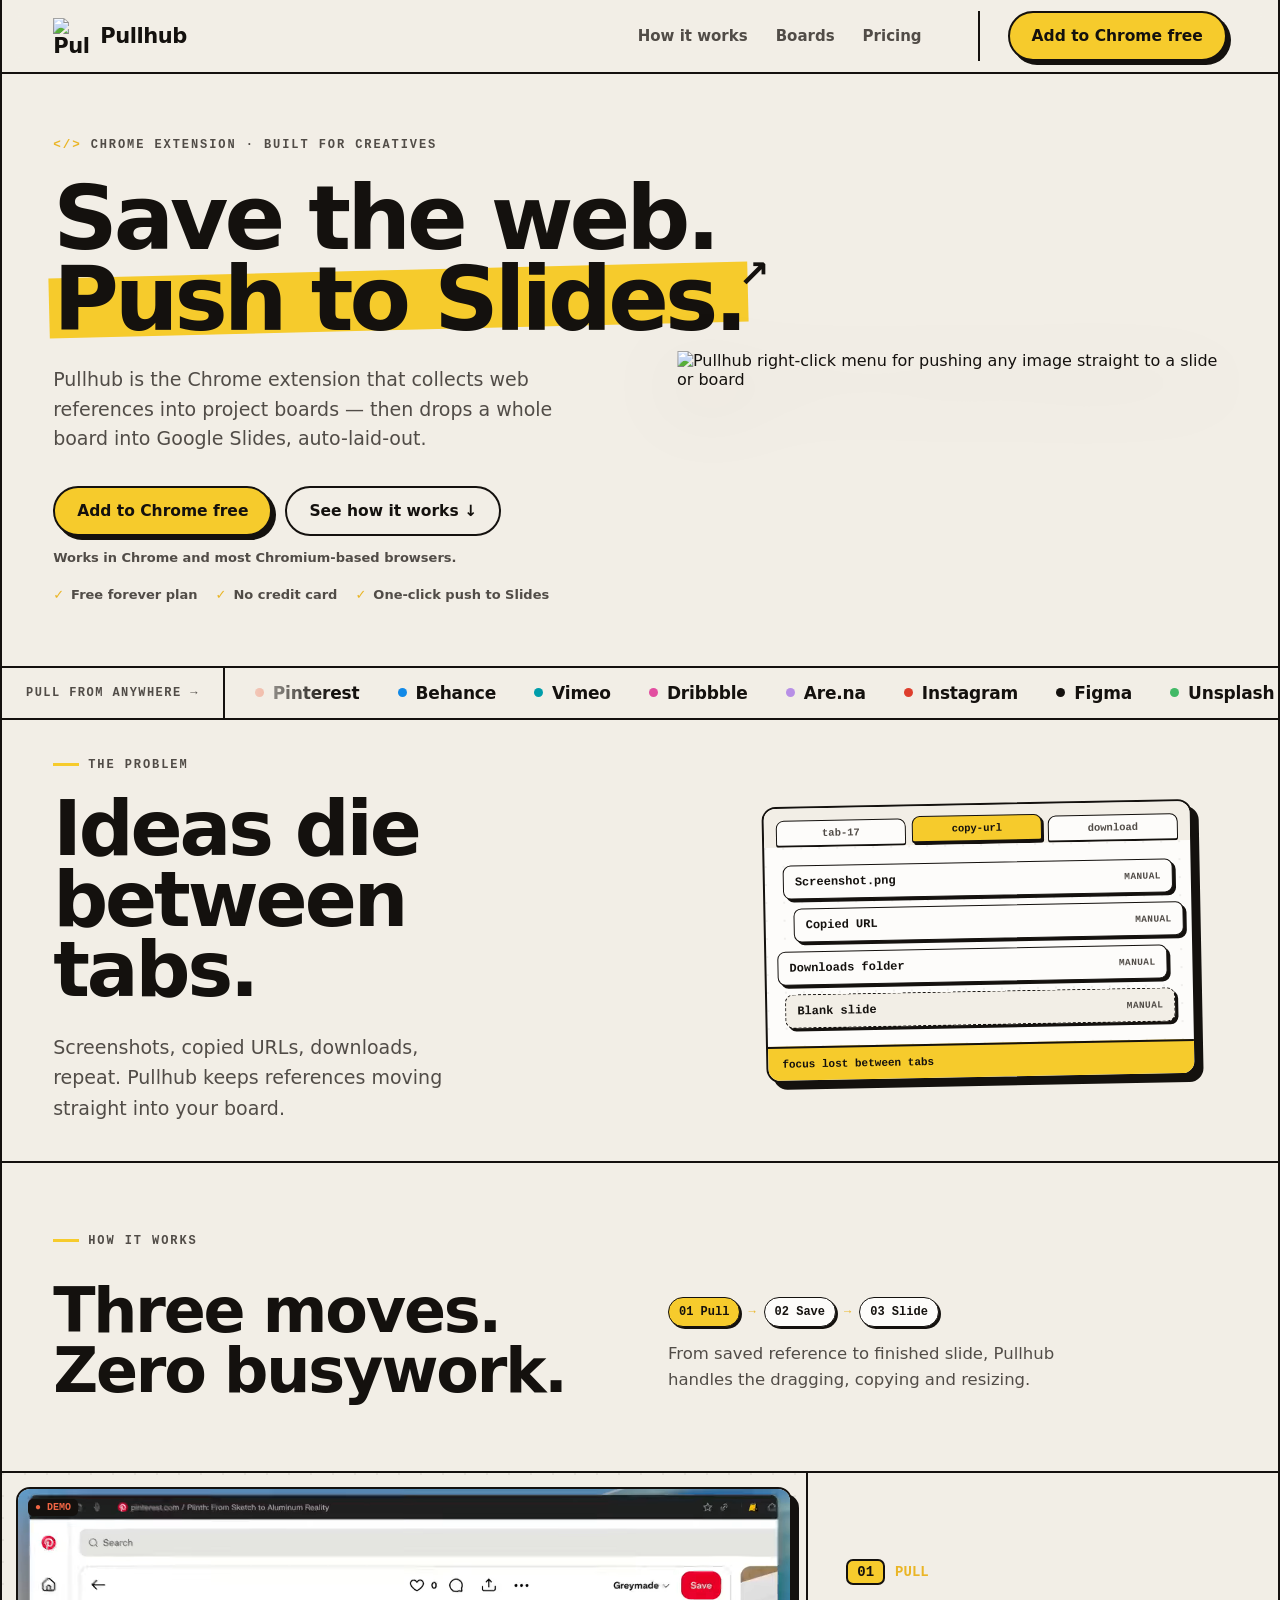
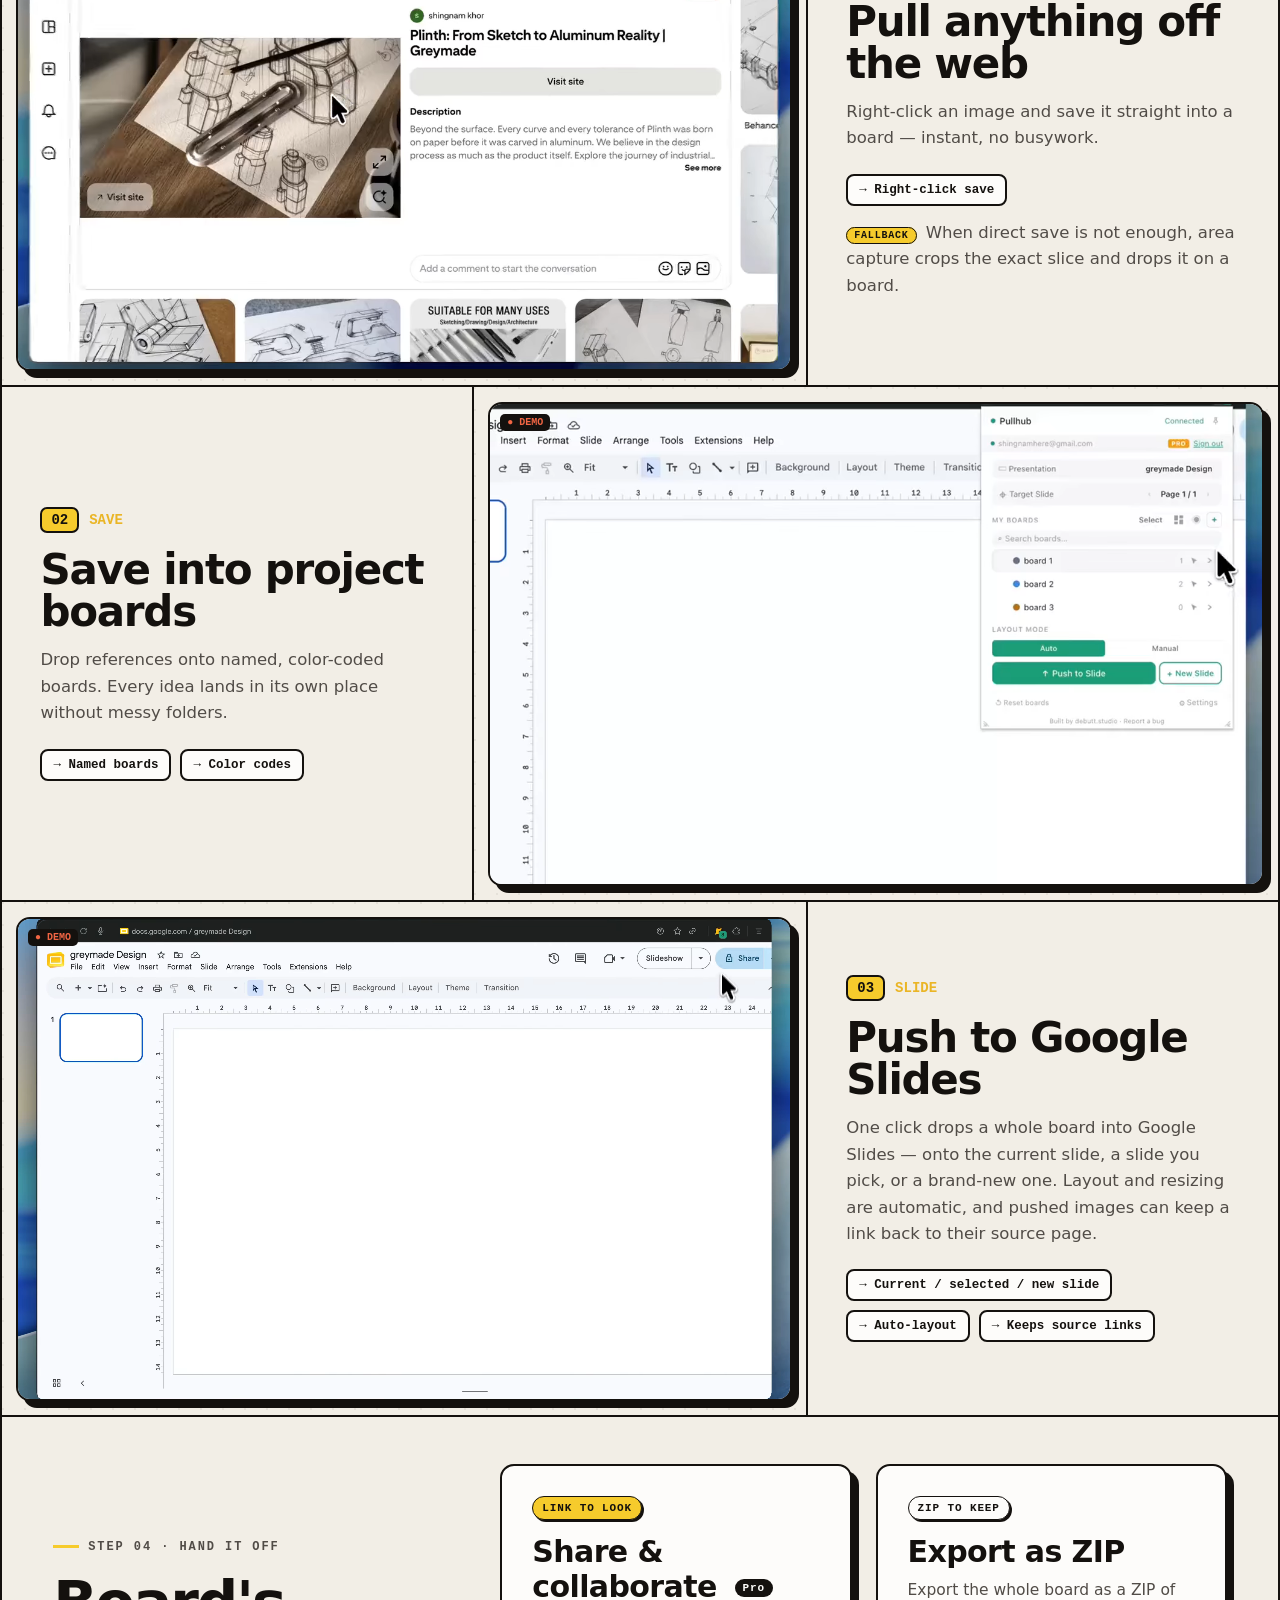
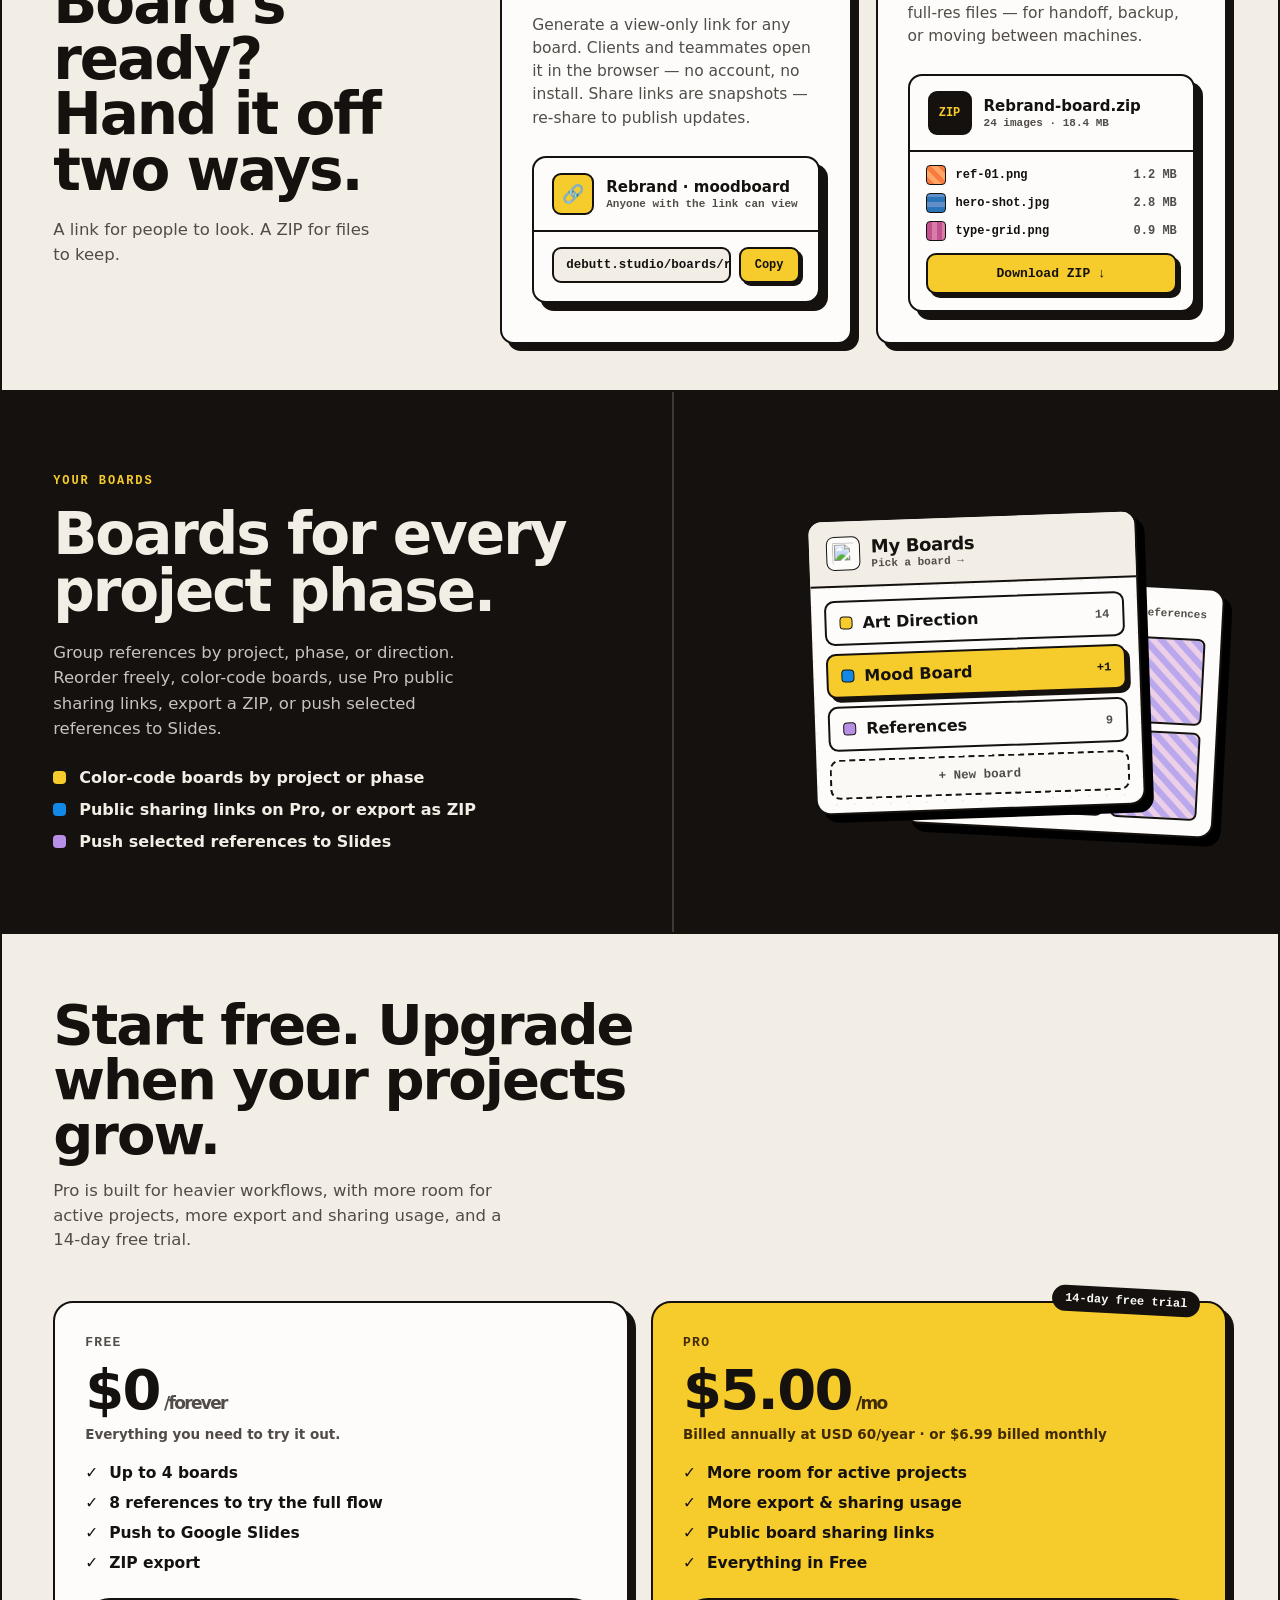
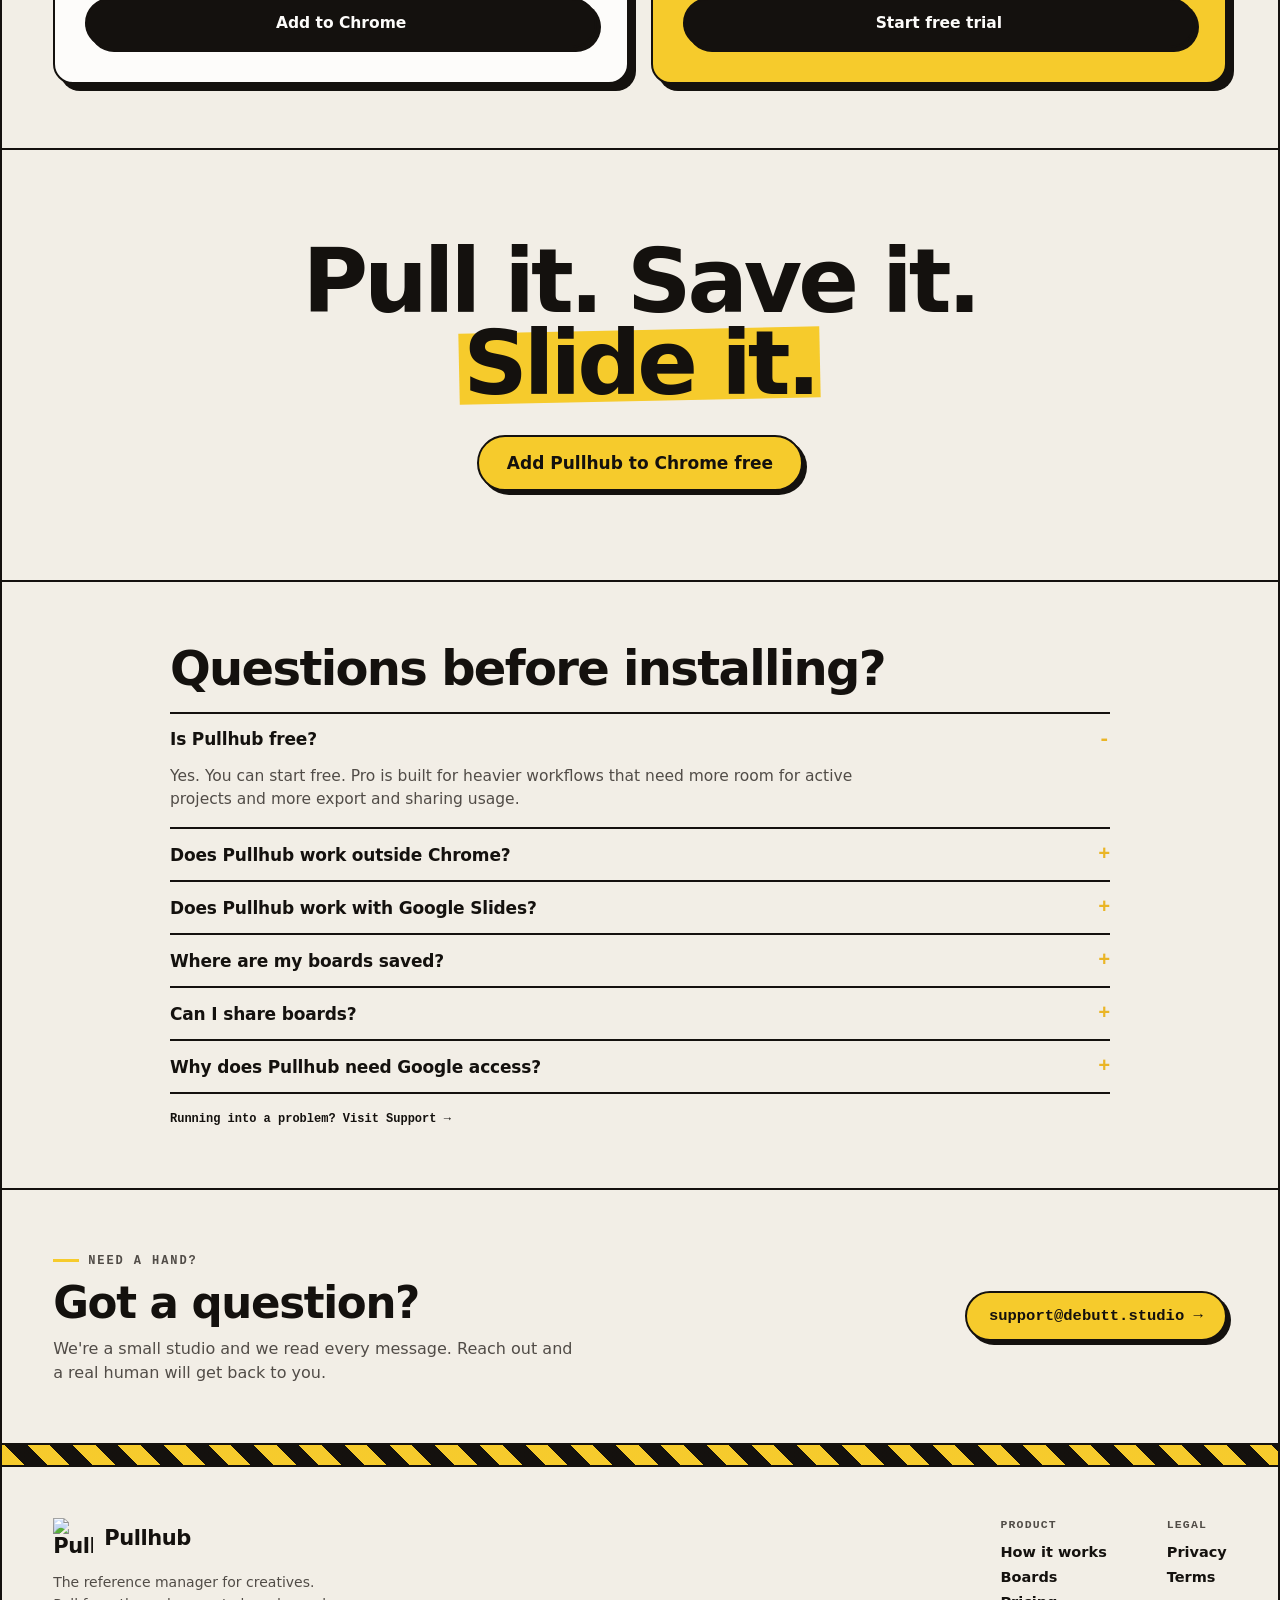
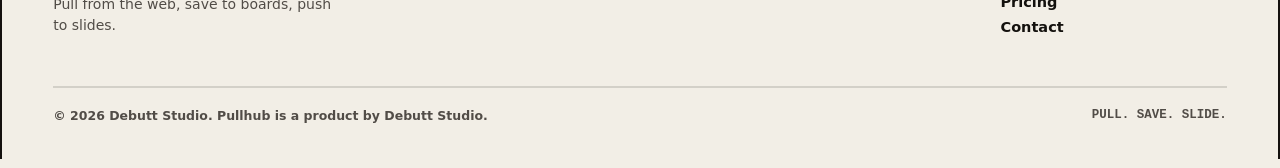
==== index.html @ 0ca42b6f "Polish Pullhub landing page for launch" ====
<!DOCTYPE html>
<html lang="en"><head>
<meta charset="UTF-8">
<meta name="viewport" content="width=device-width, initial-scale=1.0">
<title>Pullhub | Pull. Save. Slide.</title>
<link rel="icon" href="pullhub-icon.svg" type="image/svg+xml">
<style>/* cyrillic */
@font-face {
  font-family: 'Pixelify Sans';
  font-style: normal;
  font-weight: 400;
  font-display: swap;
  src: url("assets/fonts/412f2f88-51dc-4721-8ed6-1b911ef440d6.woff2") format('woff2');
  unicode-range: U+0301, U+0400-045F, U+0490-0491, U+04B0-04B1, U+2116;
}
/* latin-ext */
@font-face {
  font-family: 'Pixelify Sans';
  font-style: normal;
  font-weight: 400;
  font-display: swap;
  src: url("assets/fonts/8255e194-a20a-4e86-9b73-30552abca56e.woff2") format('woff2');
  unicode-range: U+0100-02BA, U+02BD-02C5, U+02C7-02CC, U+02CE-02D7, U+02DD-02FF, U+0304, U+0308, U+0329, U+1D00-1DBF, U+1E00-1E9F, U+1EF2-1EFF, U+2020, U+20A0-20AB, U+20AD-20C0, U+2113, U+2C60-2C7F, U+A720-A7FF;
}
/* latin */
@font-face {
  font-family: 'Pixelify Sans';
  font-style: normal;
  font-weight: 400;
  font-display: swap;
  src: url("assets/fonts/f13fe979-997b-4c7b-9acd-26e339fbb91d.woff2") format('woff2');
  unicode-range: U+0000-00FF, U+0131, U+0152-0153, U+02BB-02BC, U+02C6, U+02DA, U+02DC, U+0304, U+0308, U+0329, U+2000-206F, U+20AC, U+2122, U+2191, U+2193, U+2212, U+2215, U+FEFF, U+FFFD;
}
/* cyrillic */
@font-face {
  font-family: 'Pixelify Sans';
  font-style: normal;
  font-weight: 500;
  font-display: swap;
  src: url("assets/fonts/412f2f88-51dc-4721-8ed6-1b911ef440d6.woff2") format('woff2');
  unicode-range: U+0301, U+0400-045F, U+0490-0491, U+04B0-04B1, U+2116;
}
/* latin-ext */
@font-face {
  font-family: 'Pixelify Sans';
  font-style: normal;
  font-weight: 500;
  font-display: swap;
  src: url("assets/fonts/8255e194-a20a-4e86-9b73-30552abca56e.woff2") format('woff2');
  unicode-range: U+0100-02BA, U+02BD-02C5, U+02C7-02CC, U+02CE-02D7, U+02DD-02FF, U+0304, U+0308, U+0329, U+1D00-1DBF, U+1E00-1E9F, U+1EF2-1EFF, U+2020, U+20A0-20AB, U+20AD-20C0, U+2113, U+2C60-2C7F, U+A720-A7FF;
}
/* latin */
@font-face {
  font-family: 'Pixelify Sans';
  font-style: normal;
  font-weight: 500;
  font-display: swap;
  src: url("assets/fonts/f13fe979-997b-4c7b-9acd-26e339fbb91d.woff2") format('woff2');
  unicode-range: U+0000-00FF, U+0131, U+0152-0153, U+02BB-02BC, U+02C6, U+02DA, U+02DC, U+0304, U+0308, U+0329, U+2000-206F, U+20AC, U+2122, U+2191, U+2193, U+2212, U+2215, U+FEFF, U+FFFD;
}
/* cyrillic */
@font-face {
  font-family: 'Pixelify Sans';
  font-style: normal;
  font-weight: 600;
  font-display: swap;
  src: url("assets/fonts/412f2f88-51dc-4721-8ed6-1b911ef440d6.woff2") format('woff2');
  unicode-range: U+0301, U+0400-045F, U+0490-0491, U+04B0-04B1, U+2116;
}
/* latin-ext */
@font-face {
  font-family: 'Pixelify Sans';
  font-style: normal;
  font-weight: 600;
  font-display: swap;
  src: url("assets/fonts/8255e194-a20a-4e86-9b73-30552abca56e.woff2") format('woff2');
  unicode-range: U+0100-02BA, U+02BD-02C5, U+02C7-02CC, U+02CE-02D7, U+02DD-02FF, U+0304, U+0308, U+0329, U+1D00-1DBF, U+1E00-1E9F, U+1EF2-1EFF, U+2020, U+20A0-20AB, U+20AD-20C0, U+2113, U+2C60-2C7F, U+A720-A7FF;
}
/* latin */
@font-face {
  font-family: 'Pixelify Sans';
  font-style: normal;
  font-weight: 600;
  font-display: swap;
  src: url("assets/fonts/f13fe979-997b-4c7b-9acd-26e339fbb91d.woff2") format('woff2');
  unicode-range: U+0000-00FF, U+0131, U+0152-0153, U+02BB-02BC, U+02C6, U+02DA, U+02DC, U+0304, U+0308, U+0329, U+2000-206F, U+20AC, U+2122, U+2191, U+2193, U+2212, U+2215, U+FEFF, U+FFFD;
}
/* cyrillic */
@font-face {
  font-family: 'Pixelify Sans';
  font-style: normal;
  font-weight: 700;
  font-display: swap;
  src: url("assets/fonts/412f2f88-51dc-4721-8ed6-1b911ef440d6.woff2") format('woff2');
  unicode-range: U+0301, U+0400-045F, U+0490-0491, U+04B0-04B1, U+2116;
}
/* latin-ext */
@font-face {
  font-family: 'Pixelify Sans';
  font-style: normal;
  font-weight: 700;
  font-display: swap;
  src: url("assets/fonts/8255e194-a20a-4e86-9b73-30552abca56e.woff2") format('woff2');
  unicode-range: U+0100-02BA, U+02BD-02C5, U+02C7-02CC, U+02CE-02D7, U+02DD-02FF, U+0304, U+0308, U+0329, U+1D00-1DBF, U+1E00-1E9F, U+1EF2-1EFF, U+2020, U+20A0-20AB, U+20AD-20C0, U+2113, U+2C60-2C7F, U+A720-A7FF;
}
/* latin */
@font-face {
  font-family: 'Pixelify Sans';
  font-style: normal;
  font-weight: 700;
  font-display: swap;
  src: url("assets/fonts/f13fe979-997b-4c7b-9acd-26e339fbb91d.woff2") format('woff2');
  unicode-range: U+0000-00FF, U+0131, U+0152-0153, U+02BB-02BC, U+02C6, U+02DA, U+02DC, U+0304, U+0308, U+0329, U+2000-206F, U+20AC, U+2122, U+2191, U+2193, U+2212, U+2215, U+FEFF, U+FFFD;
}
/* latin-ext */
@font-face {
  font-family: 'Schibsted Grotesk';
  font-style: normal;
  font-weight: 400;
  font-display: swap;
  src: url("assets/fonts/1c67ea38-f605-4f4b-8d08-14bff912f820.woff2") format('woff2');
  unicode-range: U+0100-02BA, U+02BD-02C5, U+02C7-02CC, U+02CE-02D7, U+02DD-02FF, U+0304, U+0308, U+0329, U+1D00-1DBF, U+1E00-1E9F, U+1EF2-1EFF, U+2020, U+20A0-20AB, U+20AD-20C0, U+2113, U+2C60-2C7F, U+A720-A7FF;
}
/* latin */
@font-face {
  font-family: 'Schibsted Grotesk';
  font-style: normal;
  font-weight: 400;
  font-display: swap;
  src: url("assets/fonts/f9412008-b8f0-44a3-8dcd-20d485288e32.woff2") format('woff2');
  unicode-range: U+0000-00FF, U+0131, U+0152-0153, U+02BB-02BC, U+02C6, U+02DA, U+02DC, U+0304, U+0308, U+0329, U+2000-206F, U+20AC, U+2122, U+2191, U+2193, U+2212, U+2215, U+FEFF, U+FFFD;
}
/* latin-ext */
@font-face {
  font-family: 'Schibsted Grotesk';
  font-style: normal;
  font-weight: 500;
  font-display: swap;
  src: url("assets/fonts/1c67ea38-f605-4f4b-8d08-14bff912f820.woff2") format('woff2');
  unicode-range: U+0100-02BA, U+02BD-02C5, U+02C7-02CC, U+02CE-02D7, U+02DD-02FF, U+0304, U+0308, U+0329, U+1D00-1DBF, U+1E00-1E9F, U+1EF2-1EFF, U+2020, U+20A0-20AB, U+20AD-20C0, U+2113, U+2C60-2C7F, U+A720-A7FF;
}
/* latin */
@font-face {
  font-family: 'Schibsted Grotesk';
  font-style: normal;
  font-weight: 500;
  font-display: swap;
  src: url("assets/fonts/f9412008-b8f0-44a3-8dcd-20d485288e32.woff2") format('woff2');
  unicode-range: U+0000-00FF, U+0131, U+0152-0153, U+02BB-02BC, U+02C6, U+02DA, U+02DC, U+0304, U+0308, U+0329, U+2000-206F, U+20AC, U+2122, U+2191, U+2193, U+2212, U+2215, U+FEFF, U+FFFD;
}
/* latin-ext */
@font-face {
  font-family: 'Schibsted Grotesk';
  font-style: normal;
  font-weight: 600;
  font-display: swap;
  src: url("assets/fonts/1c67ea38-f605-4f4b-8d08-14bff912f820.woff2") format('woff2');
  unicode-range: U+0100-02BA, U+02BD-02C5, U+02C7-02CC, U+02CE-02D7, U+02DD-02FF, U+0304, U+0308, U+0329, U+1D00-1DBF, U+1E00-1E9F, U+1EF2-1EFF, U+2020, U+20A0-20AB, U+20AD-20C0, U+2113, U+2C60-2C7F, U+A720-A7FF;
}
/* latin */
@font-face {
  font-family: 'Schibsted Grotesk';
  font-style: normal;
  font-weight: 600;
  font-display: swap;
  src: url("assets/fonts/f9412008-b8f0-44a3-8dcd-20d485288e32.woff2") format('woff2');
  unicode-range: U+0000-00FF, U+0131, U+0152-0153, U+02BB-02BC, U+02C6, U+02DA, U+02DC, U+0304, U+0308, U+0329, U+2000-206F, U+20AC, U+2122, U+2191, U+2193, U+2212, U+2215, U+FEFF, U+FFFD;
}
/* latin-ext */
@font-face {
  font-family: 'Schibsted Grotesk';
  font-style: normal;
  font-weight: 700;
  font-display: swap;
  src: url("assets/fonts/1c67ea38-f605-4f4b-8d08-14bff912f820.woff2") format('woff2');
  unicode-range: U+0100-02BA, U+02BD-02C5, U+02C7-02CC, U+02CE-02D7, U+02DD-02FF, U+0304, U+0308, U+0329, U+1D00-1DBF, U+1E00-1E9F, U+1EF2-1EFF, U+2020, U+20A0-20AB, U+20AD-20C0, U+2113, U+2C60-2C7F, U+A720-A7FF;
}
/* latin */
@font-face {
  font-family: 'Schibsted Grotesk';
  font-style: normal;
  font-weight: 700;
  font-display: swap;
  src: url("assets/fonts/f9412008-b8f0-44a3-8dcd-20d485288e32.woff2") format('woff2');
  unicode-range: U+0000-00FF, U+0131, U+0152-0153, U+02BB-02BC, U+02C6, U+02DA, U+02DC, U+0304, U+0308, U+0329, U+2000-206F, U+20AC, U+2122, U+2191, U+2193, U+2212, U+2215, U+FEFF, U+FFFD;
}
/* latin-ext */
@font-face {
  font-family: 'Schibsted Grotesk';
  font-style: normal;
  font-weight: 800;
  font-display: swap;
  src: url("assets/fonts/1c67ea38-f605-4f4b-8d08-14bff912f820.woff2") format('woff2');
  unicode-range: U+0100-02BA, U+02BD-02C5, U+02C7-02CC, U+02CE-02D7, U+02DD-02FF, U+0304, U+0308, U+0329, U+1D00-1DBF, U+1E00-1E9F, U+1EF2-1EFF, U+2020, U+20A0-20AB, U+20AD-20C0, U+2113, U+2C60-2C7F, U+A720-A7FF;
}
/* latin */
@font-face {
  font-family: 'Schibsted Grotesk';
  font-style: normal;
  font-weight: 800;
  font-display: swap;
  src: url("assets/fonts/f9412008-b8f0-44a3-8dcd-20d485288e32.woff2") format('woff2');
  unicode-range: U+0000-00FF, U+0131, U+0152-0153, U+02BB-02BC, U+02C6, U+02DA, U+02DC, U+0304, U+0308, U+0329, U+2000-206F, U+20AC, U+2122, U+2191, U+2193, U+2212, U+2215, U+FEFF, U+FFFD;
}
/* latin-ext */
@font-face {
  font-family: 'Schibsted Grotesk';
  font-style: normal;
  font-weight: 900;
  font-display: swap;
  src: url("assets/fonts/1c67ea38-f605-4f4b-8d08-14bff912f820.woff2") format('woff2');
  unicode-range: U+0100-02BA, U+02BD-02C5, U+02C7-02CC, U+02CE-02D7, U+02DD-02FF, U+0304, U+0308, U+0329, U+1D00-1DBF, U+1E00-1E9F, U+1EF2-1EFF, U+2020, U+20A0-20AB, U+20AD-20C0, U+2113, U+2C60-2C7F, U+A720-A7FF;
}
/* latin */
@font-face {
  font-family: 'Schibsted Grotesk';
  font-style: normal;
  font-weight: 900;
  font-display: swap;
  src: url("assets/fonts/f9412008-b8f0-44a3-8dcd-20d485288e32.woff2") format('woff2');
  unicode-range: U+0000-00FF, U+0131, U+0152-0153, U+02BB-02BC, U+02C6, U+02DA, U+02DC, U+0304, U+0308, U+0329, U+2000-206F, U+20AC, U+2122, U+2191, U+2193, U+2212, U+2215, U+FEFF, U+FFFD;
}
/* vietnamese */
@font-face {
  font-family: 'Space Mono';
  font-style: normal;
  font-weight: 400;
  font-display: swap;
  src: url("assets/fonts/4dfe9f4b-0774-4181-bc36-b36f9f3398b3.woff2") format('woff2');
  unicode-range: U+0102-0103, U+0110-0111, U+0128-0129, U+0168-0169, U+01A0-01A1, U+01AF-01B0, U+0300-0301, U+0303-0304, U+0308-0309, U+0323, U+0329, U+1EA0-1EF9, U+20AB;
}
/* latin-ext */
@font-face {
  font-family: 'Space Mono';
  font-style: normal;
  font-weight: 400;
  font-display: swap;
  src: url("assets/fonts/478cc48b-b602-4059-9554-7bdfcee34f1b.woff2") format('woff2');
  unicode-range: U+0100-02BA, U+02BD-02C5, U+02C7-02CC, U+02CE-02D7, U+02DD-02FF, U+0304, U+0308, U+0329, U+1D00-1DBF, U+1E00-1E9F, U+1EF2-1EFF, U+2020, U+20A0-20AB, U+20AD-20C0, U+2113, U+2C60-2C7F, U+A720-A7FF;
}
/* latin */
@font-face {
  font-family: 'Space Mono';
  font-style: normal;
  font-weight: 400;
  font-display: swap;
  src: url("assets/fonts/c886daec-c59a-45f6-a81e-67b72df71ce3.woff2") format('woff2');
  unicode-range: U+0000-00FF, U+0131, U+0152-0153, U+02BB-02BC, U+02C6, U+02DA, U+02DC, U+0304, U+0308, U+0329, U+2000-206F, U+20AC, U+2122, U+2191, U+2193, U+2212, U+2215, U+FEFF, U+FFFD;
}
/* vietnamese */
@font-face {
  font-family: 'Space Mono';
  font-style: normal;
  font-weight: 700;
  font-display: swap;
  src: url("assets/fonts/67fe4eee-1615-4c71-aa0f-0a0fd78dffa3.woff2") format('woff2');
  unicode-range: U+0102-0103, U+0110-0111, U+0128-0129, U+0168-0169, U+01A0-01A1, U+01AF-01B0, U+0300-0301, U+0303-0304, U+0308-0309, U+0323, U+0329, U+1EA0-1EF9, U+20AB;
}
/* latin-ext */
@font-face {
  font-family: 'Space Mono';
  font-style: normal;
  font-weight: 700;
  font-display: swap;
  src: url("assets/fonts/18283bad-2efa-437a-921d-eb6b2d3f3d5f.woff2") format('woff2');
  unicode-range: U+0100-02BA, U+02BD-02C5, U+02C7-02CC, U+02CE-02D7, U+02DD-02FF, U+0304, U+0308, U+0329, U+1D00-1DBF, U+1E00-1E9F, U+1EF2-1EFF, U+2020, U+20A0-20AB, U+20AD-20C0, U+2113, U+2C60-2C7F, U+A720-A7FF;
}
/* latin */
@font-face {
  font-family: 'Space Mono';
  font-style: normal;
  font-weight: 700;
  font-display: swap;
  src: url("assets/fonts/820a6fdc-0813-4b84-ab26-a403552ec1da.woff2") format('woff2');
  unicode-range: U+0000-00FF, U+0131, U+0152-0153, U+02BB-02BC, U+02C6, U+02DA, U+02DC, U+0304, U+0308, U+0329, U+2000-206F, U+20AC, U+2122, U+2191, U+2193, U+2212, U+2215, U+FEFF, U+FFFD;
}
</style>
<style>/* ============================================================
   PULLHUB — caution-yellow / hazard system
   Loud but balanced: a strict grid ledger holding playful pops.
   ============================================================ */

:root {
  --ink:        oklch(0.18 0.008 65);
  --ink-soft:   oklch(0.42 0.010 65);
  --paper:      oklch(0.992 0.003 85);

  /* caution yellow = the brand */
  --accent:     oklch(0.855 0.165 92);   /* safety yellow */
  --accent-deep:oklch(0.80 0.155 86);
  --accent-ink: oklch(0.30 0.10 92);

  /* secondary pops (set per theme) */
  --pop-1: oklch(0.72 0.13 305);  /* lilac */
  --pop-2: oklch(0.62 0.17 250);  /* blue  */
  --pop-3: oklch(0.68 0.18 35);   /* coral */

  --bg:   oklch(0.95 0.012 85);
  --line: var(--ink);
  --bd: 2px;
  --maxw: 1320px;
  --r: 16px;

  --font: "Schibsted Grotesk", system-ui, sans-serif;
  --mono: "Space Mono", ui-monospace, monospace;
}

/* ---- background variants ---- */
.page[data-bg="white"] { --bg: oklch(0.986 0.003 85); }
.page[data-bg="blush"] { --bg: oklch(0.94 0.014 32); }

/* ---- theme / secondary-pop variants ---- */
.page[data-theme="mono"] { --pop-1: oklch(0.46 0.01 65); --pop-2: oklch(0.62 0.012 65); --pop-3: var(--accent-deep); }
.page[data-theme="pop"]  { --pop-1: oklch(0.80 0.20 130); --pop-2: oklch(0.62 0.24 330); --pop-3: oklch(0.66 0.20 250); }

* { box-sizing: border-box; margin: 0; padding: 0; }
html { scroll-behavior: smooth; }
body { background: var(--bg); color: var(--ink); font-family: var(--font); -webkit-font-smoothing: antialiased; overflow-x: clip; }
.mono { font-family: var(--mono); }
a { color: inherit; text-decoration: none; }
img { display: block; max-width: 100%; }

/* hazard stripe motif */
.hazard {
  background-image: repeating-linear-gradient(45deg,
    var(--accent) 0 16px, var(--ink) 16px 32px);
}

/* ---- the grid ledger ---- */
.page {
  max-width: var(--maxw);
  margin: 0 auto;
  background: var(--bg);
  border-left: var(--bd) solid var(--line);
  border-right: var(--bd) solid var(--line);
}
.rule-b { border-bottom: var(--bd) solid var(--line); }
.pad { padding: 0 clamp(20px, 4vw, 56px); }

/* ---- buttons ---- */
.btn {
  display: inline-flex; align-items: center; gap: 10px;
  font-family: var(--font); font-weight: 700; font-size: 15.5px;
  padding: 14px 22px; border-radius: 999px;
  border: var(--bd) solid var(--ink); background: var(--ink); color: var(--paper);
  cursor: pointer; transition: transform .12s ease, box-shadow .12s ease, background .15s;
  box-shadow: 4px 4px 0 0 var(--ink);
}
.btn:hover { transform: translate(-2px,-2px); box-shadow: 6px 6px 0 0 var(--ink); }
.btn:active { transform: translate(2px,2px); box-shadow: 1px 1px 0 0 var(--ink); }
.btn--yellow { background: var(--accent); color: var(--ink); }
.btn--ghost { background: transparent; color: var(--ink); box-shadow: none; }
.btn--ghost:hover { background: var(--paper); box-shadow: 4px 4px 0 0 var(--ink); }

/* ---- shared bits ---- */
.eyebrow {
  display: inline-flex; align-items: center; gap: 9px;
  font-family: var(--mono); font-size: 12px; font-weight: 700;
  letter-spacing: 0.16em; text-transform: uppercase; color: var(--ink-soft);
}
.eyebrow .bar { width: 26px; height: 3px; background: var(--accent); display: inline-block; }
.kicker {
  font-family: var(--mono); font-size: 12px; font-weight: 700; letter-spacing: 0.16em;
  text-transform: uppercase; color: var(--ink-soft);
  display: inline-flex; align-items: center; gap: 9px;
}

/* ============ NAV ============ */
.nav { position: sticky; top: 0; z-index: 60; background: color-mix(in oklch, var(--bg) 88%, transparent); backdrop-filter: blur(8px); }
.nav-inner { display: flex; align-items: stretch; height: 72px; }
.brand { display: flex; align-items: center; gap: 11px; font-weight: 800; font-size: 21px; letter-spacing: -0.02em; padding-right: 30px; }
.logo-mark { width: 36px; height: 36px; flex: none; display: block; }
.foot-brand .logo-mark { width: 40px; height: 40px; }
.nav-links { display: flex; align-items: center; gap: 28px; margin-left: auto; font-weight: 600; font-size: 15px; }
.nav-links a.l { color: var(--ink-soft); }
.nav-links a.l:hover { color: var(--ink); }
.nav-cta { display: flex; align-items: center; padding-left: 28px; border-left: var(--bd) solid var(--line); margin-left: 28px; }
@media (max-width: 860px){ .nav-links .l { display: none; } .nav-cta { border-left: none; margin-left: 0; padding-left: 0; } }

/* ============ HERO ============ */
.hero { display: grid; grid-template-columns: 1.05fr 0.95fr; }
.hero[data-layout="stacked"] { grid-template-columns: 1fr; }
.hero-left { padding: clamp(40px,5vw,72px) clamp(24px,4vw,56px); display: flex; flex-direction: column; justify-content: center; }
.hero-right { border-left: var(--bd) solid var(--line); position: relative; padding: clamp(32px,4vw,52px); display: grid; place-items: center; overflow: visible; min-height: 460px; }
.hero[data-layout="stacked"] .hero-right { border-left: none; border-top: var(--bd) solid var(--line); }
.hero-left .eyebrow { margin-bottom: 26px; }
.hero h1 {
  font-size: clamp(48px, 7vw, 104px); line-height: 0.9; letter-spacing: -0.045em; font-weight: 900;
  max-width: 11ch;
}
.hero h1 .hl { position: relative; white-space: nowrap; display: inline-block; isolation: isolate; }
.hero h1 .hl::before {
  content: ""; position: absolute; left: -4px; right: -4px; top: 14%; bottom: 12%; z-index: -1;
  background: var(--accent); transform: rotate(-1.4deg);
}
.hero h1 .out { color: var(--ink); display: inline-block; position: relative; white-space: nowrap; }
.hero h1 .arr { font-size: 0.42em; vertical-align: super; }
.hero h1 .out .arr { position: absolute; left: calc(100% - 0.16em); top: -0.03em; }
.hero-sub { margin-top: 26px; font-size: clamp(16px,1.6vw,19px); line-height: 1.55; max-width: 44ch; color: var(--ink-soft); font-weight: 500; }
.hero-cta { margin-top: 32px; display: flex; gap: 13px; flex-wrap: wrap; }
.hero-browser { margin-top: 14px; color: var(--ink-soft); font-size: 13px; font-weight: 600; }
.hero-meta { margin-top: 22px; display: flex; gap: 18px; flex-wrap: wrap; font-size: 13px; color: var(--ink-soft); font-weight: 600; }
.hero-meta span { display: inline-flex; align-items: center; gap: 7px; }
.hero-meta b { color: var(--accent-deep); }

/* hero product-shot slot + playful cluster */
.shot-wrap { position: relative; width: 100%; max-width: 460px; }
.shot {
  width: 100%; aspect-ratio: 4/3; border: var(--bd) solid var(--ink); border-radius: 18px;
  box-shadow: 7px 7px 0 0 var(--ink); overflow: hidden; background: var(--paper);
}
.shot image-slot { width: 100%; height: 100%; }
.cluster-pill, .cluster-sq, .cluster-circ, .cluster-tab {
  position: absolute; border: var(--bd) solid var(--ink); box-shadow: 4px 4px 0 0 var(--ink); z-index: 4;
}
.cluster-pill { display: inline-flex; align-items: center; gap: 8px; padding: 9px 16px; border-radius: 999px; background: var(--accent); font-family: var(--mono); font-weight: 700; font-size: 13px; }
.cluster-pill.p2 { background: var(--pop-1); color: var(--paper); }
.cluster-sq { width: 56px; height: 56px; border-radius: 10px; background:
  repeating-conic-gradient(var(--ink) 0 25%, var(--paper) 0 50%) 0 0 / 28px 28px; }
.cluster-circ { width: 54px; height: 54px; border-radius: 50%; background: var(--pop-2); }
.cluster-tab { background: var(--paper); border-radius: 9px; padding: 8px 12px; font-family: var(--mono); font-size: 12px; font-weight: 700; display: inline-flex; align-items: center; gap: 8px; }
.cluster-tab .d { width: 8px; height: 8px; border-radius: 50%; }
.c-tl { top: -22px; left: -26px; transform: rotate(-7deg); }
.c-tr { top: -28px; right: -18px; transform: rotate(6deg); }
.c-bl { bottom: -24px; left: -30px; transform: rotate(5deg); }
.c-br { bottom: -18px; right: -26px; transform: rotate(-6deg); }
.c-ml { top: 42%; left: -44px; transform: rotate(-9deg); }
@media (max-width: 920px){ .hero { grid-template-columns: 1fr; } .hero-right { border-left: none; border-top: var(--bd) solid var(--line); } }
@media (max-width: 560px) {
  .hero h1 {
    font-size: clamp(32px, 8.5vw, 44px);
  }
}
@media (max-width: 520px){ .c-ml, .c-tr { display: none; } }

/* ============ SOURCE ROW ============ */
.sources { display: flex; align-items: center; gap: 0; overflow: hidden; }
.sources .lbl { flex: none; padding: 18px 24px; border-right: var(--bd) solid var(--line); font-family: var(--mono); font-size: 12px; font-weight: 700; letter-spacing: 0.12em; text-transform: uppercase; color: var(--ink-soft); white-space: nowrap; background: var(--bg); z-index: 2; }
.src-track { display: flex; gap: 38px; align-items: center; white-space: nowrap; animation: scroll-src 30s linear infinite; padding: 0 30px;
  -webkit-mask-image: linear-gradient(90deg, transparent 0, #000 5%, #000 90%, transparent 100%);
  mask-image: linear-gradient(90deg, transparent 0, #000 5%, #000 90%, transparent 100%); }
.sources:hover .src-track { animation-play-state: paused; }
.src-track .s { display: inline-flex; align-items: center; gap: 9px; font-weight: 700; font-size: 17px; letter-spacing: -0.01em; }
.src-track .s .d { width: 9px; height: 9px; border-radius: 50%; }
@keyframes scroll-src { to { transform: translateX(-50%); } }

/* ============ PROBLEM (ideas die between tabs) ============ */
.problem { display: grid; grid-template-columns: minmax(0,1fr) minmax(300px,0.88fr); align-items: stretch; min-height: auto; }
.problem-left { padding: clamp(24px,3vw,40px) clamp(24px,4vw,56px); display: flex; flex-direction: column; justify-content: center; }
.problem-left h2 { font-size: clamp(40px,6vw,82px); line-height: 0.92; letter-spacing: -0.04em; font-weight: 900; margin-top: 22px; }
.problem-left p { margin-top: 26px; font-size: clamp(16px,1.6vw,19px); line-height: 1.6; max-width: 36ch; color: var(--ink-soft); font-weight: 500; }
.problem-visual { align-self: center; justify-self: center; width: min(100% - 44px, 430px); margin: clamp(22px,3vw,40px); border: var(--bd) solid var(--ink); border-radius: 14px; box-shadow: 7px 7px 0 0 var(--ink); background: var(--paper); overflow: hidden; transform: rotate(-1.1deg); }
.problem-tabs { display: flex; gap: 6px; padding: 12px 12px 0; overflow: hidden; background: var(--bg); }
.problem-tabs span { flex: 1; min-width: 0; font-family: var(--mono); font-size: 10.5px; font-weight: 700; color: var(--ink-soft); border: 1.5px solid var(--ink); border-bottom-width: var(--bd); border-radius: 8px 8px 3px 3px; background: var(--paper); padding: 6px 8px; white-space: nowrap; overflow: hidden; text-overflow: ellipsis; text-align: center; }
.problem-tabs span:nth-child(2) { background: var(--accent); color: var(--ink); transform: translateY(-2px); box-shadow: 2px 2px 0 0 var(--ink); }
.problem-stack { display: grid; gap: 9px; padding: 18px; background: radial-gradient(circle at 1px 1px, oklch(0.2 0.01 65 / 0.06) 1px, transparent 0) 0 0 / 18px 18px; }
.problem-stack span { display: flex; align-items: center; justify-content: space-between; gap: 12px; font-family: var(--mono); font-size: 12px; font-weight: 700; color: var(--ink); border: 1.5px solid var(--ink); border-radius: 8px; background: var(--paper); padding: 9px 11px; box-shadow: 3px 3px 0 0 var(--ink); }
.problem-stack span::after { content: "manual"; color: var(--ink-soft); font-size: 9.5px; text-transform: uppercase; letter-spacing: 0.04em; }
.problem-stack span:nth-child(2) { transform: translateX(10px); }
.problem-stack span:nth-child(3) { transform: translateX(-7px); }
.problem-stack span:nth-child(4) { background: var(--bg); border-style: dashed; }
.problem-note { font-family: var(--mono); font-size: 11px; font-weight: 700; color: var(--ink); background: var(--accent); border-top: var(--bd) solid var(--ink); padding: 10px 14px; }
/* mock browser — click references to save them to a board (the Pullhub way) */
.problem-right { border-left: var(--bd) solid var(--line); position: relative; overflow: hidden; display: grid; place-items: center; padding: clamp(18px,2.6vw,32px); }
.savewin {
  width: 100%; max-width: 480px; background: var(--paper);
  border: var(--bd) solid var(--ink); border-radius: 14px;
  box-shadow: 7px 7px 0 0 var(--ink); overflow: hidden;
  display: flex; flex-direction: column;
}
.savewin-bar { display: flex; align-items: center; gap: 8px; padding: 11px 14px; border-bottom: var(--bd) solid var(--ink); }
.sw-dot { width: 11px; height: 11px; border-radius: 50%; border: 1.5px solid var(--ink); flex: none; }
.sw-dot:nth-child(1){ background: var(--pop-3); }
.sw-dot:nth-child(2){ background: var(--accent); }
.sw-dot:nth-child(3){ background: oklch(0.7 0.16 150); }
.savewin-addr { flex: 1; margin: 0 4px; font-family: var(--mono); font-size: 11px; font-weight: 700; color: var(--ink-soft); background: var(--bg); border: 1.5px solid var(--ink); border-radius: 999px; padding: 5px 12px; white-space: nowrap; overflow: hidden; text-overflow: ellipsis; }
.savewin-tag { flex: none; font-family: var(--mono); font-size: 10px; font-weight: 700; letter-spacing: 0.04em; color: var(--ink); background: var(--accent); border: 1.5px solid var(--ink); border-radius: 6px; padding: 4px 8px; white-space: nowrap; }
.savewin-body { padding: 15px; background: radial-gradient(circle at 1px 1px, oklch(0.2 0.01 65 / 0.06) 1px, transparent 0) 0 0 / 18px 18px; }
.ref-grid { display: grid; grid-template-columns: repeat(3,1fr); gap: 10px; }
.ref-tile { position: relative; aspect-ratio: 4/5; border: var(--bd) solid var(--ink); border-radius: 9px; overflow: hidden; cursor: pointer; padding: 0; background: var(--paper); transition: transform .14s, box-shadow .14s; }
.ref-tile:hover { transform: translateY(-2px); box-shadow: 3px 4px 0 0 var(--ink); }
.ref-tile .save-pill { position: absolute; left: 50%; bottom: 8px; transform: translateX(-50%) translateY(5px); opacity: 0; transition: opacity .14s, transform .14s; font-family: var(--mono); font-size: 9.5px; font-weight: 700; color: var(--ink); background: var(--accent); border: 1.5px solid var(--ink); border-radius: 999px; padding: 4px 9px; white-space: nowrap; pointer-events: none; }
.ref-tile:hover .save-pill { opacity: 1; transform: translateX(-50%) translateY(0); }
.ref-tile .check { position: absolute; inset: 0; display: none; place-items: center; background: oklch(0.04 0 0 / 0.42); }
.ref-tile .check b { width: 34px; height: 34px; border-radius: 50%; background: var(--accent); border: var(--bd) solid var(--ink); display: grid; place-items: center; font-size: 18px; color: var(--ink); }
.ref-tile.is-saved { box-shadow: inset 0 0 0 3px var(--accent), 4px 5px 0 0 var(--ink); }
.ref-tile.is-saved .check { display: grid; animation: pop .25s cubic-bezier(.3,1.4,.5,1); }
.ref-tile.is-saved .save-pill { display: none; }
@keyframes pop { from { transform: scale(0.5); opacity: 0; } to { transform: scale(1); opacity: 1; } }
/* saved-to board bar */
.save-board { display: flex; align-items: center; gap: 11px; padding: 12px 14px; border-top: var(--bd) solid var(--ink); }
.sb-star { width: 24px; height: 24px; border-radius: 6px; background: var(--accent); border: 1.5px solid var(--ink); display: grid; place-items: center; font-size: 13px; line-height: 1; flex: none; }
.sb-name { font-weight: 800; font-size: 14px; color: var(--ink); }
.sb-dots { display: flex; gap: 4px; margin-left: 4px; }
.sb-dots i { width: 9px; height: 9px; border-radius: 3px; border: 1.5px solid var(--ink); background: var(--bg); transition: background .2s; }
.sb-dots i.on { background: var(--accent); }
.sb-count { margin-left: auto; font-family: var(--mono); font-size: 12px; font-weight: 700; color: var(--ink); background: var(--bg); border: 1.5px solid var(--ink); border-radius: 999px; padding: 4px 11px; flex: none; }

/* PULLHUB_INTERACTION_V2 START: click references into a live board */
.source-tabs { display: flex; gap: 6px; padding: 11px 14px 0; overflow: hidden; }
.source-tabs span { flex: 1; min-width: 0; font-family: var(--mono); font-size: 10px; font-weight: 700; color: var(--ink-soft); border: 1.5px solid var(--ink); border-bottom-width: 3px; border-radius: 8px 8px 4px 4px; background: var(--paper); padding: 5px 7px; text-align: center; white-space: nowrap; overflow: hidden; text-overflow: ellipsis; transition: background .18s, transform .18s, color .18s; }
.source-tabs span.is-active { color: var(--ink); background: var(--accent); transform: translateY(-2px); box-shadow: 2px 2px 0 0 var(--ink); }
.savewin-addr .tab-cycle { display: inline-block; min-width: 0; transition: opacity .18s; }
.savewin.is-switching .tab-cycle { opacity: .35; }
.savewin-tag { animation: pullhub-on-pulse 2.8s ease-in-out infinite; }
.ref-tile.is-saved { transform: translateY(-2px); }
.ref-tile.is-saved::before { content: "SAVED"; position: absolute; top: 8px; left: 8px; z-index: 2; font-family: var(--mono); font-size: 9px; font-weight: 700; color: var(--ink); background: var(--accent); border: 1.5px solid var(--ink); border-radius: 999px; padding: 3px 7px; }
.sb-count { transition: transform .16s, background .16s; }
.save-board { flex-wrap: wrap; }
.board-preview { flex-basis: 100%; display: grid; grid-template-columns: repeat(6, minmax(0,1fr)); gap: 6px; min-height: 42px; }
.board-preview::before { content: "Click a reference above"; grid-column: 1 / -1; display: grid; place-items: center; min-height: 38px; font-family: var(--mono); font-size: 10.5px; font-weight: 700; color: var(--ink-soft); border: 1.5px dashed var(--ink); border-radius: 7px; background: var(--bg); }
.board-preview.has-items::before { display: none; }
.board-thumb { min-height: 38px; border: 1.5px solid var(--ink); border-radius: 7px; box-shadow: 2px 2px 0 0 var(--ink); animation: pullhub-thumb-in .22s cubic-bezier(.3,1.4,.5,1); }
.save-board:has(.sb-dots i.on) .sb-count { background: var(--accent); transform: translateY(-1px); }
@keyframes pullhub-on-pulse {
  0%, 100% { transform: translateY(0); box-shadow: none; }
  50% { transform: translateY(-1px); box-shadow: 2px 2px 0 0 var(--ink); }
}
@keyframes pullhub-thumb-in {
  from { opacity: 0; transform: translateY(-8px) scale(.82); }
  to { opacity: 1; transform: translateY(0) scale(1); }
}
@media (prefers-reduced-motion: reduce) {
  .savewin-tag,
  .board-thumb { animation: none; }
}
/* PULLHUB_INTERACTION_V2 END */
@media (max-width: 920px){
  .problem { grid-template-columns: 1fr; }
  .problem-visual { width: min(100% - 48px, 430px); margin-top: 0; }
  .problem-right { border-left: none; border-top: var(--bd) solid var(--line); min-height: 440px; }
}
@media (max-width: 520px){
  .problem-visual { width: min(100% - 32px, 430px); margin-bottom: 28px; transform: none; }
  .problem-tabs span { font-size: 9.5px; padding-inline: 6px; }
  .problem-stack { padding: 14px; }
}

/* ============ HOW IT WORKS ============ */
.works-head { padding: clamp(48px,5.5vw,86px) clamp(24px,4vw,56px); display: flex; flex-direction: column; }
.works-head .kicker { margin-bottom: clamp(22px,2.6vw,34px); }
.works-head .wh-row { display: grid; grid-template-columns: minmax(0,1.25fr) minmax(0,1fr); gap: clamp(18px,2.6vw,40px); align-items: end; max-width: 1080px; }
.works-head h2 { font-size: clamp(34px,5vw,62px); line-height: 0.96; letter-spacing: -0.035em; font-weight: 900; }
.works-head p { max-width: 40ch; color: var(--ink-soft); font-weight: 500; font-size: 16.5px; line-height: 1.55; padding-bottom: 8px; }
.workflow-map { display: flex; flex-direction: column; gap: 14px; }
.workflow-chain { display: flex; align-items: center; flex-wrap: wrap; gap: 8px; }
.workflow-chain span { font-family: var(--mono); font-size: 12px; font-weight: 700; color: var(--ink); border: 1.5px solid var(--ink); border-radius: 999px; background: var(--paper); padding: 7px 10px; box-shadow: 2px 2px 0 0 var(--ink); }
.workflow-chain span:nth-child(even) { border: none; box-shadow: none; background: transparent; padding-inline: 0; color: var(--accent-deep); }
.workflow-chain span:first-child { background: var(--accent); }
.workflow-map p { margin: 0; }
@media (max-width: 720px){ .works-head .wh-row { grid-template-columns: 1fr; gap: 16px; align-items: start; } }

.step-row { display: grid; grid-template-columns: 1.26fr 0.74fr; align-items: stretch; }
.step-row:nth-child(even) .step-copy { order: 2; border-left: var(--bd) solid var(--line); border-right: none; }
.step-copy { padding: clamp(28px,3vw,44px); display: flex; flex-direction: column; justify-content: center; border-right: var(--bd) solid var(--line); }
.step-num { font-family: var(--mono); font-weight: 700; font-size: 14px; color: var(--accent-deep); display: inline-flex; align-items: center; gap: 10px; }
.step-num .n { background: var(--accent); color: var(--ink); border: var(--bd) solid var(--ink); border-radius: 7px; padding: 3px 9px; }
.step-copy h3 { font-size: clamp(28px,3.4vw,42px); line-height: 1.0; letter-spacing: -0.03em; font-weight: 900; margin-top: 16px; }
.step-copy p { margin-top: 14px; color: var(--ink-soft); font-weight: 500; font-size: 16.5px; line-height: 1.6; max-width: 42ch; }
.step-chips { margin-top: 22px; display: flex; gap: 9px; flex-wrap: wrap; }
.step-chips .c { font-family: var(--mono); font-size: 12.5px; font-weight: 700; border: var(--bd) solid var(--ink); border-radius: 8px; padding: 7px 11px; background: var(--paper); }
.step-fallback { margin-top: 14px; font-size: 13px; line-height: 1.5; color: var(--ink-soft); max-width: 42ch; }
.step-fallback .fb-tag { font-family: var(--mono); font-size: 10px; font-weight: 700; letter-spacing: .08em; text-transform: uppercase; color: var(--ink); background: var(--accent); border: 1.5px solid var(--ink); border-radius: 999px; padding: 2px 7px; margin-right: 9px; }
.step-media { padding: clamp(10px,1.1vw,16px); display: grid; place-items: center; background:
  radial-gradient(circle at 1px 1px, oklch(0.2 0.01 65 / 0.06) 1px, transparent 0) 0 0 / 22px 22px; }
.gif-slot {
  width: 100%; max-width: none; aspect-ratio: 16/10; border: var(--bd) solid var(--ink);
  border-radius: 14px; box-shadow: 7px 7px 0 0 var(--ink); overflow: hidden; background: var(--paper); position: relative;
}
.demo-slot {
  width: 100%; max-width: none; aspect-ratio: 16/10; border: var(--bd) solid var(--ink);
  border-radius: 14px; box-shadow: 7px 7px 0 0 var(--ink); overflow: hidden; background: var(--paper); position: relative;
}
.gif-slot::after {
  content: "● REC"; position: absolute; top: 10px; left: 10px; z-index: 3; pointer-events: none;
  font-family: var(--mono); font-size: 10px; font-weight: 700; color: var(--pop-3);
  background: var(--ink); padding: 3px 7px; border-radius: 5px;
}
.demo-slot::after {
  content: "● DEMO"; position: absolute; top: 10px; left: 10px; z-index: 3; pointer-events: none;
  font-family: var(--mono); font-size: 10px; font-weight: 700; color: var(--pop-3);
  background: var(--ink); padding: 3px 7px; border-radius: 5px;
}
.gif-slot image-slot,
.gif-slot img,
.gif-slot video,
.demo-slot img,
.demo-slot video { width: 100%; height: 100%; object-fit: cover; display: block; }
.gif-slot .demo-poster,
.demo-slot .demo-poster { display: none; }
.step-media .gif-slot { aspect-ratio: 3/4; width: 350px; max-width: 100%; }
.step-media .demo-slot { aspect-ratio: 16/10; width: min(100%, 820px); max-width: 100%; }
/* Future demos:
   assets/demos/01-pull.webm / .mp4 / .jpeg
   assets/demos/02-save.webm / .mp4 / .jpeg
   assets/demos/03-slide.webm / .mp4 / .jpeg
   Example:
   <figure class="demo-slot">
     <video muted loop playsinline preload="none" poster="assets/demos/01-pull.jpeg">
       <source src="assets/demos/01-pull.webm" type="video/webm">
       <source src="assets/demos/01-pull.mp4" type="video/mp4">
     </video>
     <img class="demo-poster" src="assets/demos/01-pull.jpeg" alt="">
   </figure>
*/
@media (max-width: 860px){ .step-row, .step-row:nth-child(even) .step-copy { grid-template-columns: 1fr; order: 0; border-left: none; }
  .step-copy { border-right: none; border-bottom: var(--bd) solid var(--line); } }
@media (prefers-reduced-motion: reduce) {
  .gif-slot video,
  .demo-slot video { display: none; }
  .gif-slot .demo-poster,
  .demo-slot .demo-poster { display: block; }
}

/* integrated handoff */
.handoff-section { display: grid; grid-template-columns: minmax(260px,0.72fr) minmax(0,1.28fr); gap: clamp(20px,3vw,42px); padding: clamp(30px,3.6vw,52px) clamp(24px,4vw,56px); align-items: stretch; }
.handoff-intro { display: flex; flex-direction: column; justify-content: center; min-width: 0; }
.handoff-intro .kicker { margin-bottom: clamp(14px,1.8vw,22px); }
.handoff-intro h2 { font-size: clamp(34px,4.8vw,58px); line-height: 0.96; letter-spacing: -0.035em; font-weight: 900; }
.handoff-intro p { margin-top: 18px; max-width: 31ch; color: var(--ink-soft); font-weight: 500; font-size: 16.5px; line-height: 1.55; }
.handoff-outputs { display: grid; grid-template-columns: repeat(2,minmax(0,1fr)); gap: clamp(16px,2vw,24px); align-items: stretch; min-width: 0; }
.handoff-card { border: var(--bd) solid var(--ink); border-radius: 14px; box-shadow: 7px 7px 0 0 var(--ink); background: var(--paper); padding: clamp(20px,2.4vw,30px); display: flex; flex-direction: column; min-width: 0; }
.handoff-label { align-self: flex-start; font-family: var(--mono); font-size: 11px; font-weight: 700; letter-spacing: 0.08em; text-transform: uppercase; color: var(--ink); background: var(--accent); border: 1.5px solid var(--ink); border-radius: 999px; padding: 5px 9px; margin-bottom: 14px; box-shadow: 2px 2px 0 0 var(--ink); }
.handoff-card:nth-child(2) .handoff-label { background: var(--paper); }
.handoff-card h4 { font-size: clamp(22px,2.4vw,30px); font-weight: 900; letter-spacing: -0.02em; }
.handoff-card p { margin-top: 10px; color: var(--ink-soft); font-weight: 500; font-size: 15.5px; line-height: 1.5; max-width: 38ch; min-height: 4.5em; }
.handoff-card .mock { margin-top: 26px; width: 100%; max-width: none; box-sizing: border-box; }
.tool-tag { display: inline-flex; vertical-align: middle; margin-left: 8px; font-size: 11px; font-weight: 700; letter-spacing: 0.08em; color: var(--paper); background: var(--ink); border-radius: 999px; padding: 3px 8px; }
@media (max-width: 920px){
  .handoff-section { grid-template-columns: 1fr; gap: 22px; }
  .handoff-intro { justify-content: flex-start; }
}
@media (max-width: 760px){
  .handoff-outputs { grid-template-columns: 1fr; }
  .handoff-card + .handoff-card { margin-top: 4px; }
  .handoff-card p { min-height: 0; }
}

/* ============ HOW IT WORKS — designed step & tool mocks ============ */
.mock { width: 100%; max-width: 560px; background: var(--paper); border: var(--bd) solid var(--ink); border-radius: 14px; box-shadow: 8px 8px 0 0 var(--ink); overflow: hidden; }
.mock-bar { display: flex; align-items: center; gap: 7px; padding: 10px 13px; border-bottom: var(--bd) solid var(--ink); }
.mock-bar .dot { width: 11px; height: 11px; border-radius: 50%; border: 1.5px solid var(--ink); flex: none; }
.mock-bar .dot.y { background: var(--accent); } .mock-bar .dot.p { background: var(--pop-3); } .mock-bar .dot.g { background: oklch(0.7 0.16 150); }
.mock-bar .ttl { font-family: var(--mono); font-size: 11px; font-weight: 700; color: var(--ink-soft); margin-left: 4px; white-space: nowrap; overflow: hidden; text-overflow: ellipsis; }
.mock-bar .pill { margin-left: auto; font-family: var(--mono); font-size: 10px; font-weight: 700; color: var(--ink); background: var(--accent); border: 1.5px solid var(--ink); border-radius: 6px; padding: 3px 8px; white-space: nowrap; flex: none; }

/* 01 — area capture */
.pull-mock { max-width: 600px; }
.pull-canvas { position: relative; height: 360px; overflow: hidden; background: conic-gradient(from 35deg, oklch(0.72 0.17 45), oklch(0.62 0.16 350), oklch(0.56 0.13 250), oklch(0.68 0.15 155), oklch(0.72 0.17 45)); }
.pull-canvas::before { content: ""; position: absolute; inset: 0; background: radial-gradient(circle at 1px 1px, oklch(1 0 0 / 0.13) 1px, transparent 0) 0 0 / 16px 16px; }
.marquee { position: absolute; left: 21%; top: 19%; width: 52%; height: 54%; border: 2.5px dashed var(--accent); box-shadow: 0 0 0 9999px oklch(0.06 0 0 / 0.5); border-radius: 4px; cursor: grab; touch-action: none; }
.marquee:active { cursor: grabbing; }
.marquee .h { position: absolute; width: 11px; height: 11px; background: var(--accent); border: 2px solid var(--ink); border-radius: 2px; }
.marquee .h.tl { left: -7px; top: -7px; } .marquee .h.tr { right: -7px; top: -7px; } .marquee .h.bl { left: -7px; bottom: -7px; } .marquee .h.br { right: -7px; bottom: -7px; }
.marquee .h.tl, .marquee .h.br { cursor: nwse-resize; }
.marquee .h.tr, .marquee .h.bl { cursor: nesw-resize; }
.marquee .dims { position: absolute; left: 50%; bottom: -14px; transform: translateX(-50%); font-family: var(--mono); font-size: 10px; font-weight: 700; color: var(--ink); background: var(--accent); border: 1.5px solid var(--ink); border-radius: 5px; padding: 2px 7px; white-space: nowrap; }
.pull-chip { position: absolute; right: 15px; bottom: 15px; z-index: 3; font-family: var(--mono); font-size: 12px; font-weight: 700; color: var(--ink); background: var(--paper); border: var(--bd) solid var(--ink); border-radius: 999px; padding: 8px 14px; box-shadow: 3px 3px 0 0 var(--ink); }

/* 02 — save to a board */
.save-mock { max-width: 430px; }
.step-row--save { grid-template-columns: 0.74fr 1.26fr; }
@media (max-width: 860px){ .step-row--save { grid-template-columns: 1fr; } }
.save-head { display: flex; align-items: center; gap: 12px; padding: 17px 20px; border-bottom: var(--bd) solid var(--ink); }
.save-head .thumb { width: 48px; height: 48px; border-radius: 9px; border: var(--bd) solid var(--ink); flex: none; background: repeating-linear-gradient(45deg, oklch(0.72 0.17 45) 0 8px, oklch(0.8 0.13 55) 8px 16px); }
.save-head .thumb.logo { background: var(--paper); display: grid; place-items: center; padding: 6px; }
.save-head .thumb.logo img { width: 100%; height: 100%; object-fit: contain; display: block; }
.save-head .t { font-weight: 800; font-size: 16px; }
.save-head .s { font-family: var(--mono); font-size: 11px; color: var(--ink-soft); font-weight: 700; margin-top: 2px; }
.board-pick { padding: 12px; display: flex; flex-direction: column; gap: 8px; background: radial-gradient(circle at 1px 1px, oklch(0.2 0.01 65 / 0.06) 1px, transparent 0) 0 0 / 18px 18px; }
.bp { display: flex; align-items: center; gap: 10px; font-weight: 700; font-size: 14px; color: var(--ink); background: var(--paper); border: var(--bd) solid var(--ink); border-radius: 10px; padding: 11px 13px; text-align: left; cursor: pointer; }
.bp .d { width: 13px; height: 13px; border-radius: 4px; border: 1.5px solid var(--ink); flex: none; }
.bp-name { min-width: 0; outline: none; border-radius: 4px; padding: 1px 3px; }
.bp-name:focus { background: var(--paper); box-shadow: inset 0 0 0 1.5px var(--ink); }
.bp em { margin-left: auto; font-family: var(--mono); font-size: 12px; font-style: normal; color: var(--ink-soft); }
.bp .ck { margin-left: 9px; font-weight: 900; color: var(--ink); }
.bp.is-on { background: var(--accent); box-shadow: 4px 4px 0 0 var(--ink); }
.bp.is-on em { color: var(--ink); }
.bp.add { justify-content: center; color: var(--ink-soft); border-style: dashed; font-family: var(--mono); font-size: 12.5px; }

/* 03 — push to Google Slides */
.slide-mock { max-width: 620px; }
.slide-body { display: grid; grid-template-columns: 72px 1fr; }
.filmstrip { border-right: var(--bd) solid var(--ink); padding: 12px 11px; display: flex; flex-direction: column; gap: 8px; background: var(--bg); }
.filmstrip i { display: block; aspect-ratio: 16/10; border: 2px solid var(--ink); border-radius: 4px; background: var(--paper); }
.filmstrip i.on { box-shadow: 0 0 0 2.5px var(--accent); }
.slide-canvas { padding: 16px; display: grid; place-items: center; background: radial-gradient(circle at 1px 1px, oklch(0.2 0.01 65 / 0.06) 1px, transparent 0) 0 0 / 18px 18px; }
.slide-frame { width: 100%; aspect-ratio: 16/9; background: var(--paper); border: var(--bd) solid var(--ink); border-radius: 8px; box-shadow: 5px 5px 0 0 var(--ink); padding: 12px; display: grid; grid-template-columns: repeat(3,1fr); gap: 9px; }
.slide-frame span { border-radius: 5px; border: 2px solid var(--ink); }

/* PULLHUB_INTERACTION_V2 START: click push before slide images appear */
.slide-push-btn { cursor: pointer; box-shadow: 2px 2px 0 0 var(--ink); transition: transform .12s, background .16s; }
.slide-push-btn:hover { transform: translateY(-1px); }
.slide-push-btn:active { transform: translateY(1px); box-shadow: none; }
.slide-mock:not(.is-pushed) .slide-frame span { opacity: 0; transform: translateY(10px) scale(.88); }
.slide-frame span { transition: opacity .24s, transform .28s; transition-delay: calc(var(--i, 0) * .08s); }
.slide-frame span:nth-child(1){ --i: 0; }
.slide-frame span:nth-child(2){ --i: 1; }
.slide-frame span:nth-child(3){ --i: 2; }
.slide-frame span:nth-child(4){ --i: 3; }
.slide-frame span:nth-child(5){ --i: 4; }
.slide-frame span:nth-child(6){ --i: 5; }
.slide-mock.is-pushed .slide-frame span { opacity: 1; transform: translateY(0) scale(1); }
.slide-mock.is-pushed .slide-push-btn { background: oklch(0.7 0.16 150); }
.slide-mock.is-pushed .filmstrip i.on { box-shadow: 0 0 0 2.5px oklch(0.7 0.16 150); }
@media (prefers-reduced-motion: reduce) {
  .slide-frame span { transition: none; transform: none; }
}
/* PULLHUB_INTERACTION_V2 END */

/* Share & collaborate */
.share-mock { max-width: 420px; }
.share-top { display: flex; align-items: center; gap: 12px; padding: 15px 18px; border-bottom: var(--bd) solid var(--ink); }
.share-top .ic { width: 42px; height: 42px; border-radius: 9px; border: var(--bd) solid var(--ink); background: var(--accent); display: grid; place-items: center; font-size: 18px; flex: none; }
.share-top .t { font-weight: 800; font-size: 15px; }
.share-top .s { font-family: var(--mono); font-size: 11px; color: var(--ink-soft); font-weight: 700; margin-top: 2px; }
.link-row { display: flex; gap: 8px; padding: 15px 18px 18px; }
.link-row .url { flex: 1; font-family: var(--mono); font-size: 12.5px; font-weight: 700; color: var(--ink); background: var(--bg); border: var(--bd) solid var(--ink); border-radius: 9px; padding: 9px 12px; display: flex; align-items: center; overflow: hidden; white-space: nowrap; }
.link-row .cp { font-family: var(--mono); font-size: 12px; font-weight: 700; color: var(--ink); background: var(--accent); border: var(--bd) solid var(--ink); border-radius: 9px; padding: 9px 14px; box-shadow: 3px 3px 0 0 var(--ink); white-space: nowrap; flex: none; }
.collab { display: flex; align-items: center; padding: 8px 18px 18px; }
.collab .av { width: 30px; height: 30px; border-radius: 50%; border: 2px solid var(--ink); display: grid; place-items: center; font-family: var(--mono); font-size: 10.5px; font-weight: 700; color: var(--ink); margin-left: -8px; }
.collab .av:first-child { margin-left: 0; }
.collab .lbl { margin-left: 12px; font-family: var(--mono); font-size: 12px; color: var(--ink-soft); font-weight: 700; }

/* Export as ZIP */
.zip-mock { max-width: 420px; }
.zip-head { display: flex; align-items: center; gap: 12px; padding: 15px 18px; border-bottom: var(--bd) solid var(--ink); }
.zip-head .ico { width: 44px; height: 44px; border-radius: 9px; border: var(--bd) solid var(--ink); background: var(--ink); color: var(--accent); display: grid; place-items: center; font-family: var(--mono); font-weight: 700; font-size: 12px; flex: none; }
.zip-head .t { font-weight: 800; font-size: 15px; }
.zip-head .s { font-family: var(--mono); font-size: 11px; color: var(--ink-soft); font-weight: 700; margin-top: 2px; }
.zip-list { padding: 13px 16px 6px; display: flex; flex-direction: column; gap: 8px; }
.zr { display: flex; align-items: center; gap: 10px; font-family: var(--mono); font-size: 12px; font-weight: 700; color: var(--ink); }
.zr .zt { width: 20px; height: 20px; border-radius: 4px; border: 1.5px solid var(--ink); flex: none; }
.zr em { margin-left: auto; font-style: normal; color: var(--ink-soft); }
.zip-dl { margin: 6px 16px 16px; font-family: var(--mono); font-size: 13px; font-weight: 700; color: var(--ink); background: var(--accent); border: var(--bd) solid var(--ink); border-radius: 10px; padding: 11px; box-shadow: 4px 4px 0 0 var(--ink); display: flex; align-items: center; justify-content: center; gap: 6px; }

/* ============ BOARDS (dark) ============ */
.boards { background: var(--ink); color: var(--bg); display: grid; grid-template-columns: 1.05fr 0.95fr; }
.boards-copy { padding: clamp(44px,5vw,80px) clamp(24px,4vw,56px); display: flex; flex-direction: column; justify-content: center; }
.boards-copy .kicker { color: var(--accent); }
.boards-copy h2 { font-size: clamp(34px,4.6vw,58px); line-height: 0.98; letter-spacing: -0.035em; font-weight: 900; margin-top: 18px; }
.boards-copy h2 em { color: var(--accent); font-style: normal; }
.boards-copy p { margin-top: 20px; color: oklch(0.82 0.01 85); font-weight: 500; font-size: 16.5px; line-height: 1.55; max-width: 40ch; }
.boards-list { margin-top: 26px; display: flex; flex-direction: column; gap: 13px; }
.boards-list .li { display: flex; align-items: center; gap: 13px; font-weight: 600; font-size: 16px; }
.boards-list .li b { width: 13px; height: 13px; border-radius: 4px; flex: none; }
.boards-stage { border-left: var(--bd) solid oklch(0.35 0.01 85); position: relative; overflow: hidden; min-height: 540px; display: grid; place-items: center; padding: clamp(28px,4vw,54px); }
.boards-demo { position: relative; width: min(100%, 520px); min-height: 380px; display: grid; place-items: center; }
.board-preview-panel { --bc: var(--pop-2); position: absolute; right: 8px; bottom: 22px; width: min(64%, 310px); border: var(--bd) solid var(--ink); border-radius: 15px; background: var(--paper); box-shadow: 8px 8px 0 0 oklch(0.04 0 0); padding: 15px; transform: rotate(3deg); z-index: 1; }
.preview-head { display: flex; align-items: center; justify-content: space-between; gap: 14px; color: var(--ink); }
.preview-title { font-weight: 900; font-size: 17px; letter-spacing: -0.02em; }
.preview-count { font-family: var(--mono); font-size: 11px; font-weight: 700; color: var(--ink-soft); white-space: nowrap; }
.preview-thumbs { margin-top: 14px; display: grid; grid-template-columns: repeat(3,1fr); gap: 7px; }
.preview-thumbs i { aspect-ratio: 1; border: var(--bd) solid var(--ink); border-radius: 7px; background: repeating-linear-gradient(45deg, color-mix(in oklch, var(--bc) 58%, oklch(0.98 0 0)) 0 6px, color-mix(in oklch, var(--bc) 26%, oklch(0.98 0 0)) 6px 12px); }
.board-picker-card { position: relative; z-index: 2; width: min(100%, 330px); border: var(--bd) solid var(--ink); border-radius: 15px; background: var(--paper); box-shadow: 8px 8px 0 0 oklch(0.04 0 0); color: var(--ink); overflow: hidden; transform: rotate(-2deg); }
.picker-top { display: flex; align-items: center; gap: 11px; padding: 15px 17px; border-bottom: var(--bd) solid var(--ink); background: var(--bg); }
.picker-logo { width: 34px; height: 34px; border: 1.5px solid var(--ink); border-radius: 8px; background: var(--paper); padding: 5px; flex: none; }
.picker-title { font-weight: 900; font-size: 18px; letter-spacing: -0.02em; }
.picker-sub { margin-top: 1px; font-family: var(--mono); font-size: 11px; font-weight: 700; color: var(--ink-soft); }
.picker-list { display: flex; flex-direction: column; gap: 8px; padding: 13px; background: radial-gradient(circle at 1px 1px, oklch(0.2 0.01 65 / 0.06) 1px, transparent 0) 0 0 / 18px 18px; }
.board-row { width: 100%; display: flex; align-items: center; gap: 10px; border: var(--bd) solid var(--ink); border-radius: 10px; background: var(--paper); color: var(--ink); padding: 11px 13px; font: inherit; font-weight: 800; text-align: left; box-shadow: none; }
.board-row:not([aria-disabled="true"]) { cursor: pointer; }
.board-row[aria-pressed="true"] { background: var(--accent); box-shadow: 4px 4px 0 0 var(--ink); }
.board-row:focus-visible { outline: 2px solid var(--accent-deep); outline-offset: 3px; }
.board-row-dot { width: 13px; height: 13px; border-radius: 4px; border: 1.5px solid var(--ink); flex: none; background: var(--bc); }
.board-row-name { min-width: 0; overflow: hidden; text-overflow: ellipsis; white-space: nowrap; }
.board-row-count { margin-left: auto; font-family: var(--mono); font-size: 12px; font-weight: 700; color: var(--ink-soft); }
.board-row[aria-pressed="true"] .board-row-count { color: var(--ink); }
.board-row-new { color: var(--ink-soft); border-style: dashed; justify-content: center; font-family: var(--mono); font-size: 12.5px; font-weight: 700; background: color-mix(in oklch, var(--paper) 74%, var(--bg)); }
@media (max-width: 920px){ .boards { grid-template-columns: 1fr; } .boards-stage { border-left: none; border-top: var(--bd) solid oklch(0.35 0.01 85); min-height: 520px; } }
@media (max-width: 560px){ .boards-demo { min-height: 460px; align-items: start; } .board-picker-card { transform: none; } .board-preview-panel { width: min(92%, 310px); right: 0; left: 8%; bottom: 18px; transform: rotate(2deg); } }

/* ============ PRICING ============ */
.pricing-head { padding: clamp(40px,5vw,72px) clamp(24px,4vw,56px) 0; }
.pricing-head h2 { font-size: clamp(32px,4.6vw,56px); line-height: 0.98; letter-spacing: -0.035em; font-weight: 900; max-width: 18ch; }
.pricing-head p { margin-top: 16px; max-width: 44ch; color: var(--ink-soft); font-weight: 500; font-size: 16.5px; line-height: 1.5; }
.plans { display: grid; grid-template-columns: 1fr 1fr; padding: clamp(28px,4vw,48px) clamp(24px,4vw,56px) clamp(40px,5vw,72px); gap: 22px; }
.plan { border: var(--bd) solid var(--ink); border-radius: 20px; padding: 32px 30px 34px; background: var(--paper); box-shadow: 7px 7px 0 0 var(--ink); position: relative; display: flex; flex-direction: column; }
.plan.pro { background: var(--accent); }
.plan .pname { font-family: var(--mono); font-weight: 700; letter-spacing: 0.1em; text-transform: uppercase; font-size: 13px; color: var(--ink-soft); }
.plan.pro .pname { color: var(--accent-ink); }
.plan .price { margin-top: 12px; font-size: 56px; font-weight: 900; letter-spacing: -0.03em; line-height: 1; }
.plan .price small { font-size: 17px; font-weight: 600; color: var(--ink-soft); }
.plan.pro .price small { color: var(--accent-ink); }
.plan .pnote { margin-top: 8px; font-size: 13.5px; color: var(--ink-soft); font-weight: 600; }
.plan.pro .pnote { color: var(--accent-ink); }
.plan ul { list-style: none; margin-top: 22px; display: flex; flex-direction: column; gap: 12px; flex: 1; }
.plan li { display: flex; gap: 11px; font-weight: 600; font-size: 15.5px; }
.plan li .tick { font-weight: 900; flex: none; }
.plan .btn { margin-top: 26px; width: 100%; justify-content: center; }
.plan.pro .btn { box-shadow: 4px 4px 0 0 var(--ink); }
.plan .flag { position: absolute; top: -15px; right: 24px; background: var(--ink); color: var(--paper); font-family: var(--mono); font-size: 12px; font-weight: 700; padding: 6px 13px; border-radius: 999px; transform: rotate(3deg); }
@media (max-width: 720px){ .plans { grid-template-columns: 1fr; } }

/* ============ FAQ ============ */
.faq { padding: clamp(38px,4.8vw,68px) clamp(24px,4vw,56px); }
.faq h2 { font-size: clamp(30px,4vw,48px); line-height: 1; letter-spacing: -0.035em; font-weight: 900; }
.faq h2,
.faq-list,
.faq-link { max-width: 940px; margin-inline: auto; }
.faq-list { margin-top: 20px; border-top: var(--bd) solid var(--ink); }
.faq-item { border-bottom: var(--bd) solid var(--ink); }
.faq-item summary { list-style: none; cursor: pointer; display: flex; align-items: center; justify-content: space-between; gap: 18px; width: 100%; padding: 14px 0; font-size: 17px; font-weight: 800; letter-spacing: -0.01em; }
.faq-item summary::-webkit-details-marker { display: none; }
.faq-item summary::after { content: "+"; font-family: var(--mono); font-size: 20px; font-weight: 700; color: var(--accent-deep); flex: none; }
.faq-item[open] summary::after { content: "-"; }
.faq-item summary:focus-visible { outline: 2px solid var(--accent-deep); outline-offset: 3px; border-radius: 6px; }
.faq-item p { color: var(--ink-soft); font-size: 15.5px; line-height: 1.5; font-weight: 500; padding: 0 0 16px; max-width: 700px; }
.faq-link { display: flex; margin-top: 18px; font-family: var(--mono); font-size: 12px; font-weight: 700; color: var(--ink); }
.faq-link:hover { color: var(--accent-deep); }
@media (max-width: 720px){ .faq-item summary { gap: 12px; } }

/* ============ FINAL CTA + FOOTER ============ */
.cta-band { position: relative; overflow: hidden; text-align: center; padding: clamp(56px,7vw,104px) 24px; }
.cta-band h2 { font-size: clamp(40px,7vw,96px); line-height: 0.92; letter-spacing: -0.045em; font-weight: 900; }
.cta-band h2 em { color: var(--ink); font-style: normal; position: relative; isolation: isolate; }
.cta-band h2 em::before { content:""; position:absolute; left:-4px; right:-4px; top:18%; bottom:14%; background: var(--accent); z-index:-1; transform: rotate(-1.2deg); }
.cta-band .btn { margin-top: 30px; font-size: 17px; padding: 16px 28px; }
.hazard-strip { height: 22px; }

/* ============ SUPPORT ============ */
.support { display: flex; align-items: center; justify-content: space-between; gap: 20px 40px; flex-wrap: wrap; padding: clamp(34px,4.5vw,60px) clamp(24px,4vw,56px); }
.support-l { max-width: 52ch; }
.support-l h3 { font-size: clamp(28px,3.4vw,44px); font-weight: 900; letter-spacing: -0.03em; line-height: 1; margin-top: 14px; }
.support-l p { margin-top: 12px; color: var(--ink-soft); font-weight: 500; font-size: 16px; line-height: 1.5; }
.support-mail { font-family: var(--mono); white-space: nowrap; }

footer { padding: clamp(40px,4vw,56px) clamp(24px,4vw,56px) 36px; }
.foot-top { display: flex; justify-content: space-between; gap: 36px; flex-wrap: wrap; }
.foot-brand { max-width: 280px; }
.foot-brand p { margin-top: 14px; color: var(--ink-soft); font-size: 14px; line-height: 1.55; font-weight: 500; }
.foot-cols { display: flex; gap: 60px; flex-wrap: wrap; }
.foot-col h5 { font-family: var(--mono); font-size: 11.5px; letter-spacing: 0.1em; text-transform: uppercase; color: var(--ink-soft); margin-bottom: 13px; }
.foot-col a { display: block; font-weight: 600; font-size: 14.5px; margin-bottom: 9px; }
.foot-col a:hover { color: var(--accent-deep); }
.foot-legal { margin-top: 42px; padding-top: 20px; border-top: var(--bd) solid oklch(0.2 0.01 65 / 0.14); display: flex; justify-content: space-between; gap: 14px; flex-wrap: wrap; font-size: 12.5px; color: var(--ink-soft); font-weight: 600; }

/* ============================================================
   POSTER RENDER ZONE  (merges the image-1 reference aesthetic)
   grid paper · pixel/glitch type · technical annotations ·
   registration marks · blue + orange pops · render slot center
   ============================================================ */
:root {
  --poster-blue: oklch(0.50 0.22 268);
  --poster-orange: oklch(0.68 0.18 47);
  --poster-grid: oklch(0.20 0.01 65 / 0.07);
}
.hero-right { background: var(--bg); position: relative; overflow: visible; padding: 0; min-height: 560px; border-left: none; display: grid; place-items: center; }
/* product illustration — sits in the right column, nudged left to overlap the headline column a touch */
.hero-art { display: block; width: min(120%, 640px); max-width: none; height: auto; transform: translateX(-12%); pointer-events: none; filter: drop-shadow(0 22px 38px oklch(0.25 0.05 75 / 0.20)); }
@media (max-width: 920px){ .hero-right { min-height: 0; } .hero-art { height: auto; width: 96%; max-width: 96%; transform: none; margin: 18px auto 30px; } }

/* single hero image with graphic elements layered IN FRONT */
.hero-canvas { position: relative; width: 100%; max-width: 500px; aspect-ratio: 4/5; }
.hero-img { position: absolute; inset: 0; border: var(--bd) solid var(--ink); border-radius: 6px; overflow: hidden; background: var(--paper); box-shadow: 7px 7px 0 0 var(--ink); }
.hero-img image-slot { width: 100%; height: 100%; }
.ov { position: absolute; z-index: 5; }
.ov-reg { top: 14px; left: 14px; right: 14px; display: flex; align-items: center; gap: 10px;
  font-family: var(--mono); font-size: 11px; font-weight: 700; letter-spacing: 0.12em; color: var(--ink);
  background: color-mix(in oklch, var(--paper) 84%, transparent); backdrop-filter: blur(3px);
  padding: 7px 11px; border: 1.5px solid var(--ink); border-radius: 4px; }
.ov-reg .ln { flex: 1; height: 0; border-top: 1.5px solid var(--ink); }
.ov-reg .yr { color: var(--ink-soft); }
.ov-pixel { left: -16px; bottom: 20px; white-space: nowrap; font-family: "Pixelify Sans", monospace; font-weight: 700;
  font-size: clamp(20px, 2.6vw, 30px); color: var(--ink); background: var(--accent);
  border: var(--bd) solid var(--ink); padding: 5px 13px; box-shadow: 4px 4px 0 0 var(--ink); transform: rotate(-2deg); }
.ov-pixel .blue { color: var(--poster-blue); }
.ov-tags { bottom: 16px; right: 14px; display: flex; gap: 8px; }
.ov-tags .ptag { background: color-mix(in oklch, var(--paper) 86%, transparent); backdrop-filter: blur(3px); }
@media (max-width: 520px){ .ov-pixel { left: 0; } }
/* corner registration ticks */
.reg-tick { position: absolute; width: 16px; height: 16px; z-index: 4; }
.reg-tick::before, .reg-tick::after { content: ""; position: absolute; background: var(--ink); }
.reg-tick::before { width: 16px; height: 2px; top: 7px; }
.reg-tick::after { width: 2px; height: 16px; left: 7px; }
.reg-tick.tl { top: -22px; left: -22px; } .reg-tick.tr { top: -22px; right: -22px; }
.reg-tick.bl { bottom: -22px; left: -22px; } .reg-tick.br { bottom: -22px; right: -22px; }
/* blue circle arrow (from reference) */
.blue-arrow {
  position: absolute; right: -20px; top: 44%; z-index: 6;
  width: 52px; height: 52px; border-radius: 50%; background: var(--poster-blue); color: #fff;
  border: var(--bd) solid var(--ink); display: grid; place-items: center; font-size: 22px;
  box-shadow: 4px 4px 0 0 var(--ink); text-decoration: none; transition: transform .12s;
}
.blue-arrow:hover { transform: translate(-2px,-2px); }
/* technical mono annotations */
.poster-tag { position: absolute; z-index: 5; font-family: var(--mono); font-size: 10.5px; font-weight: 700; letter-spacing: 0.08em; color: var(--ink); line-height: 1.3; }
.poster-tag.t-ref { top: -16px; right: 4px; color: var(--ink-soft); }
.poster-tag.t-feed {
  top: 58px; left: 14px; text-align: left; background: var(--paper);
  border: 1.5px solid var(--ink); border-radius: 3px; padding: 5px 8px;
}
.poster-tag.t-feed b { color: var(--poster-orange); }

/* bottom pill tags */
.poster-tags { display: flex; gap: 10px; flex-wrap: wrap; }
.ptag { font-family: var(--mono); font-size: 11px; font-weight: 700; letter-spacing: 0.12em; text-transform: uppercase;
  border: 1.5px solid var(--ink); border-radius: 999px; padding: 8px 16px; color: var(--ink); display: inline-flex; align-items: center; gap: 8px; }
.ptag .bk { color: var(--poster-blue); }

@media (max-width: 520px){ .poster-tag.t-feed { display: none; } .reg-tick { display: none; } }

/* faint A-frame logo watermark in the dark Boards stage */
.boards-stage::before {
  content: ""; position: absolute; right: -40px; bottom: -50px; width: 340px; height: 340px; z-index: 0;
  background: url("pullhub-icon.svg") center/contain no-repeat; opacity: 0.05; filter: invert(1); pointer-events: none;
}

/* <> bracket motif helper */
.bk { font-family: var(--mono); font-weight: 700; color: var(--accent-deep); }
.eyebrow .bk { font-size: 1.05em; }
</style>
<!-- Optimized from Claude standalone: preview-only wrapper and tweak panel removed. -->
</head>
<body>



<div class="page" data-theme="caution" data-bg="cream">

  <!-- NAV -->
  <nav class="nav rule-b">
    <div class="nav-inner pad">
      <a class="brand" href="index.html"><img class="logo-mark" src="pullhub-icon.svg" alt="Pullhub">Pullhub</a>
      <div class="nav-links">
        <a class="l" href="#how">How it works</a>
        <a class="l" href="#boards">Boards</a>
        <a class="l" href="#pricing">Pricing</a>
        <!-- TODO: Replace CTA href="#" with the published Chrome Web Store URL before launch. -->
        <div class="nav-cta"><a class="btn btn--yellow" href="#">Add to Chrome free</a></div>
      </div>
    </div>
  </nav>

  <!-- HERO -->
  <section class="hero rule-b" data-layout="split" data-screen-label="Hero">
    <div class="hero-left">
      <span class="eyebrow"><span class="bk">&lt;/&gt;</span> Chrome extension · built for creatives</span>
      <h1>Save the web. <span class="out"><span class="hl">Push to Slides.</span><span class="arr">↗</span></span></h1>
      <p class="hero-sub">Pullhub is the Chrome extension that collects web references into project boards — then drops a whole board into Google Slides, auto-laid-out.</p>
      <div class="hero-cta">
        <!-- TODO: Replace CTA href="#" with the published Chrome Web Store URL before launch. -->
        <a class="btn btn--yellow" href="#">Add to Chrome free</a>
        <a class="btn btn--ghost" href="#how">See how it works ↓</a>
      </div>
      <p class="hero-browser">Works in Chrome and most Chromium-based browsers.</p>
      <div class="hero-meta">
        <span><b>✓</b> Free forever plan</span>
        <span><b>✓</b> No credit card</span>
        <span><b>✓</b> One-click push to Slides</span>
      </div>
    </div>
    <div class="hero-right" data-comment-anchor="7c1ba97e6a-div">
      <img class="hero-art" src="assets/landing-main.png" alt="Pullhub right-click menu for pushing any image straight to a slide or board" data-comment-anchor="1646df1f4f-image-slot">
    </div>
  </section>

  <!-- SOURCE ROW -->
  <section class="sources rule-b" data-screen-label="Sources">
    <span class="lbl">Pull from anywhere →</span>
    <div class="src-track" data-comment-anchor="d881c53665-div">
      <span class="s"><span class="d" style="background:var(--pop-3)"></span>Pinterest</span>
      <span class="s"><span class="d" style="background:var(--pop-2)"></span>Behance</span>
      <span class="s"><span class="d" style="background:oklch(0.6 0.18 200)"></span>Vimeo</span>
      <span class="s"><span class="d" style="background:oklch(0.65 0.2 350)"></span>Dribbble</span>
      <span class="s"><span class="d" style="background:var(--pop-1)"></span>Are.na</span>
      <span class="s"><span class="d" style="background:oklch(0.6 0.2 30)"></span>Instagram</span>
      <span class="s"><span class="d" style="background:var(--ink)"></span>Figma</span>
      <span class="s"><span class="d" style="background:oklch(0.7 0.16 150)"></span>Unsplash</span>
      <!-- duplicate for seamless marquee -->
      <span class="s"><span class="d" style="background:var(--pop-3)"></span>Pinterest</span>
      <span class="s"><span class="d" style="background:var(--pop-2)"></span>Behance</span>
      <span class="s"><span class="d" style="background:oklch(0.6 0.18 200)"></span>Vimeo</span>
      <span class="s"><span class="d" style="background:oklch(0.65 0.2 350)"></span>Dribbble</span>
      <span class="s"><span class="d" style="background:var(--pop-1)"></span>Are.na</span>
      <span class="s"><span class="d" style="background:oklch(0.6 0.2 30)"></span>Instagram</span>
      <span class="s"><span class="d" style="background:var(--ink)"></span>Figma</span>
      <span class="s"><span class="d" style="background:oklch(0.7 0.16 150)"></span>Unsplash</span>
    </div>
  </section>

  <!-- PROBLEM -->
  <section class="problem rule-b" data-scatter="loud" data-screen-label="The problem">
    <div class="problem-left">
      <span class="kicker"><span class="bar" style="width:26px;height:3px;background:var(--accent);display:inline-block"></span> The problem</span>
      <h2>Ideas die<br>between tabs.</h2>
      <p>Screenshots, copied URLs, downloads, repeat. Pullhub keeps references moving straight into your board.</p>
    </div>
    <div class="problem-visual" aria-hidden="true">
      <div class="problem-tabs">
        <span>tab-17</span>
        <span>copy-url</span>
        <span>download</span>
      </div>
      <div class="problem-stack">
        <span>Screenshot.png</span>
        <span>Copied URL</span>
        <span>Downloads folder</span>
        <span>Blank slide</span>
      </div>
      <div class="problem-note">focus lost between tabs</div>
    </div>
  </section>

  <!-- HOW IT WORKS -->
  <section id="how" data-screen-label="How it works">
    <div class="works-head rule-b" data-comment-anchor="2cdfb9f724-div">
      <span class="kicker"><span class="bar" style="width:26px;height:3px;background:var(--accent);display:inline-block"></span> How it works</span>
      <div class="wh-row">
        <h2>Three moves.<br>Zero busywork.</h2>
        <div class="workflow-map">
          <div class="workflow-chain">
            <span>01 Pull</span>
            <span>→</span>
            <span>02 Save</span>
            <span>→</span>
            <span>03 Slide</span>
          </div>
          <p>From saved reference to finished slide, Pullhub handles the dragging, copying and resizing.</p>
        </div>
      </div>
    </div>

    <div class="step-row rule-b">
      <div class="step-copy" data-comment-anchor="e012ca24af-div">
        <span class="step-num"><span class="n">01</span> PULL</span>
        <h3>Pull anything off the web</h3>
        <p>Right-click an image and save it straight into a board — instant, no busywork.</p>
        <div class="step-chips"><span class="c">→ Right-click save</span></div>
        <p class="step-fallback"><span class="fb-tag">Fallback</span>When direct save is not enough, area capture crops the exact slice and drops it on a board.</p>
      </div>
      <div class="step-media" data-comment-anchor="a38b1aa518-div">
        <div class="demo-slot">
          <video autoplay muted loop playsinline preload="none" poster="assets/demos/01-pull.jpeg">
            <source src="assets/demos/01-pull.webm" type="video/webm">
            <source src="assets/demos/01-pull.mp4" type="video/mp4">
          </video>
          <img class="demo-poster" src="assets/demos/01-pull.jpeg" alt="">
        </div>
      </div>
    </div>

    <div class="step-row step-row--save rule-b">
      <div class="step-copy" data-comment-anchor="3e1ee687a0-div">
        <span class="step-num"><span class="n">02</span> SAVE</span>
        <h3>Save into project boards</h3>
        <p>Drop references onto named, color-coded boards. Every idea lands in its own place without messy folders.</p>
        <div class="step-chips"><span class="c">→ Named boards</span><span class="c">→ Color codes</span></div>
      </div>
      <div class="step-media" data-comment-anchor="861c8c7b04-div">
        <div class="demo-slot">
          <video autoplay muted loop playsinline preload="none" poster="assets/demos/02-save.jpeg">
            <source src="assets/demos/02-save.webm" type="video/webm">
            <source src="assets/demos/02-save.mp4" type="video/mp4">
          </video>
          <img class="demo-poster" src="assets/demos/02-save.jpeg" alt="">
        </div>
      </div>
    </div>

    <div class="step-row rule-b">
      <div class="step-copy" data-comment-anchor="f104325911-div">
        <span class="step-num"><span class="n">03</span> SLIDE</span>
        <h3>Push to Google Slides</h3>
        <p>One click drops a whole board into Google Slides — onto the current slide, a slide you pick, or a brand-new one. Layout and resizing are automatic, and pushed images can keep a link back to their source page.</p>
        <div class="step-chips"><span class="c">→ Current / selected / new slide</span><span class="c">→ Auto-layout</span><span class="c">→ Keeps source links</span></div>
      </div>
      <div class="step-media" data-comment-anchor="ed31d799e7-div">
        <div class="demo-slot">
          <video autoplay muted loop playsinline preload="none" poster="assets/demos/03-slide.jpeg">
            <source src="assets/demos/03-slide.webm" type="video/webm">
            <source src="assets/demos/03-slide.mp4" type="video/mp4">
          </video>
          <img class="demo-poster" src="assets/demos/03-slide.jpeg" alt="">
        </div>
      </div>
    </div>

    <!-- extra tools -->
    <div class="handoff-section rule-b">
      <div class="handoff-intro">
        <span class="kicker"><span class="bar" style="width:26px;height:3px;background:var(--accent);display:inline-block"></span> Step 04 · Hand it off</span>
        <h2>Board's ready?<br>Hand it off two ways.</h2>
        <p>A link for people to look. A ZIP for files to keep.</p>
      </div>
      <div class="handoff-outputs">
        <div class="handoff-card" data-comment-anchor="0fa74fc91b-div">
          <span class="handoff-label">Link to look</span>
          <h4>Share &amp; collaborate <span class="tool-tag mono">Pro</span></h4>
          <p data-comment-anchor="3a209eb8f8-p">Generate a view-only link for any board. Clients and teammates open it in the browser — no account, no install. Share links are snapshots — re-share to publish updates.</p>
          <div class="mock share-mock">
            <div class="share-top">
              <span class="ic">🔗</span>
              <div><div class="t">Rebrand · moodboard</div><div class="s">Anyone with the link can view</div></div>
            </div>
            <div class="link-row"><span class="url">debutt.studio/boards/rebrand</span><span class="cp" aria-hidden="true">Copy</span></div>
          </div>
        </div>
        <div class="handoff-card" data-comment-anchor="a5e6cffb3a-div">
          <span class="handoff-label">ZIP to keep</span>
          <h4>Export as ZIP</h4>
          <p>Export the whole board as a ZIP of full-res files — for handoff, backup, or moving between machines.</p>
          <div class="mock zip-mock">
            <div class="zip-head">
              <span class="ico">ZIP</span>
              <div><div class="t">Rebrand-board.zip</div><div class="s">24 images · 18.4 MB</div></div>
            </div>
            <div class="zip-list">
              <div class="zr"><span class="zt" style="background:repeating-linear-gradient(45deg,oklch(0.72 0.17 45) 0 5px,oklch(0.8 0.13 55) 5px 10px)"></span>ref-01.png <em>1.2 MB</em></div>
              <div class="zr"><span class="zt" style="background:repeating-linear-gradient(0deg,oklch(0.55 0.13 250) 0 5px,oklch(0.64 0.1 255) 5px 10px)"></span>hero-shot.jpg <em>2.8 MB</em></div>
              <div class="zr"><span class="zt" style="background:repeating-linear-gradient(90deg,oklch(0.6 0.16 350) 0 5px,oklch(0.7 0.12 350) 5px 10px)"></span>type-grid.png <em>0.9 MB</em></div>
            </div>
            <span class="zip-dl" aria-hidden="true">Download ZIP ↓</span>
          </div>
        </div>
      </div>
    </div>
  </section>

  <!-- BOARDS (dark) -->
  <section class="boards rule-b" id="boards" data-screen-label="Boards">
    <div class="boards-copy">
      <span class="kicker">Your boards</span>
      <h2>Boards for every project phase.</h2>
      <p>Group references by project, phase, or direction. Reorder freely, color-code boards, use Pro public sharing links, export a ZIP, or push selected references to Slides.</p>
      <div class="boards-list">
        <div class="li"><b style="background:var(--accent)"></b> Color-code boards by project or phase</div>
        <div class="li"><b style="background:var(--pop-2)"></b> Public sharing links on Pro, or export as ZIP</div>
        <div class="li"><b style="background:var(--pop-1)"></b> Push selected references to Slides</div>
      </div>
    </div>
    <div class="boards-stage" role="group" aria-label="Pullhub board picker demo" data-comment-anchor="d052eeb7aa-div">
      <div class="boards-demo">
        <div class="board-preview-panel" aria-live="polite">
          <div class="preview-head">
            <span class="preview-title">Mood Board</span>
            <span class="preview-count">15 references</span>
          </div>
          <div class="preview-thumbs" aria-hidden="true">
            <i></i><i></i><i></i><i></i><i></i><i></i>
          </div>
        </div>
        <div class="board-picker-card">
          <div class="picker-top">
            <img class="picker-logo" src="pullhub-icon.svg" alt="">
            <div>
              <div class="picker-title">My Boards</div>
              <div class="picker-sub">Pick a board →</div>
            </div>
          </div>
          <div class="picker-list">
            <button class="board-row" type="button" aria-pressed="false" data-board="Art Direction" data-preview-count="14 references" data-color="var(--accent)">
              <span class="board-row-dot" style="--bc:var(--accent)"></span>
              <span class="board-row-name">Art Direction</span>
              <span class="board-row-count">14</span>
            </button>
            <button class="board-row" type="button" aria-pressed="true" data-board="Mood Board" data-preview-count="15 references" data-color="var(--pop-2)">
              <span class="board-row-dot" style="--bc:var(--pop-2)"></span>
              <span class="board-row-name">Mood Board</span>
              <span class="board-row-count">+1</span>
            </button>
            <button class="board-row" type="button" aria-pressed="false" data-board="References" data-preview-count="9 references" data-color="var(--pop-1)">
              <span class="board-row-dot" style="--bc:var(--pop-1)"></span>
              <span class="board-row-name">References</span>
              <span class="board-row-count">9</span>
            </button>
            <span class="board-row board-row-new" aria-disabled="true">+ New board</span>
          </div>
        </div>
      </div>
    </div>
  </section>

  <!-- PRICING -->
  <section id="pricing" class="rule-b" data-screen-label="Pricing">
    <div class="pricing-head">
      <h2>Start free. Upgrade when your projects grow.</h2>
      <p>Pro is built for heavier workflows, with more room for active projects, more export and sharing usage, and a 14-day free trial.</p>
    </div>
    <div class="plans">
      <div class="plan free">
        <div class="pname">Free</div>
        <div class="price">$0<small> /forever</small></div>
        <div class="pnote">Everything you need to try it out.</div>
        <ul>
          <li><span class="tick">✓</span> Up to 4 boards</li>
          <li><span class="tick">✓</span> 8 references to try the full flow</li>
          <li><span class="tick">✓</span> Push to Google Slides</li>
          <li><span class="tick">✓</span> ZIP export</li>
        </ul>
        <!-- TODO: Replace CTA href="#" with the published Chrome Web Store URL before launch. -->
        <a class="btn" href="#">Add to Chrome</a>
      </div>
      <div class="plan pro">
        <span class="flag">14-day free trial</span>
        <div class="pname">Pro</div>
        <div class="price">$5.00<small> /mo</small></div>
        <div class="pnote">Billed annually at USD 60/year · or $6.99 billed monthly</div>
        <ul>
          <li><span class="tick">✓</span> More room for active projects</li>
          <li><span class="tick">✓</span> More export &amp; sharing usage</li>
          <li><span class="tick">✓</span> Public board sharing links</li>
          <li><span class="tick">✓</span> Everything in Free</li>
        </ul>
        <!-- TODO: Replace CTA href="#" with the published Chrome Web Store URL before launch. -->
        <a class="btn" href="#">Start free trial</a>
      </div>
    </div>
  </section>

  <!-- FINAL CTA -->
  <section class="cta-band rule-b" data-screen-label="Final CTA" data-comment-anchor="dad20f34eb-section">
    <h2>Pull it. Save it.<br><em>Slide it.</em></h2>
    <!-- TODO: Replace CTA href="#" with the published Chrome Web Store URL before launch. -->
    <a class="btn btn--yellow" href="#">Add Pullhub to Chrome free</a>
  </section>

  <!-- FAQ -->
  <section class="faq rule-b" data-screen-label="FAQ">
    <h2>Questions before installing?</h2>
    <div class="faq-list">
      <details class="faq-item" open>
        <summary>Is Pullhub free?</summary>
        <p>Yes. You can start free. Pro is built for heavier workflows that need more room for active projects and more export and sharing usage.</p>
      </details>
      <details class="faq-item">
        <summary>Does Pullhub work outside Chrome?</summary>
        <p>Chrome is the officially supported browser. Pullhub should also work in many Chromium-based browsers such as Edge, Brave, Arc, and Comet, though some features and sign-in may depend on the browser.</p>
      </details>
      <details class="faq-item">
        <summary>Does Pullhub work with Google Slides?</summary>
        <p>Yes. Pullhub collects references from the web and pushes them into Google Slides.</p>
      </details>
      <details class="faq-item">
        <summary>Where are my boards saved?</summary>
        <p>Your boards are saved privately in your browser — nothing sits on our servers in v1. Export a ZIP anytime as a backup.</p>
      </details>
      <details class="faq-item">
        <summary>Can I share boards?</summary>
        <p>Yes — public board sharing links are part of Pro. In v1, share links are snapshot-based, so re-share when you want to update the public version.</p>
      </details>
      <details class="faq-item">
        <summary>Why does Pullhub need Google access?</summary>
        <p>Pullhub uses Google access to put your images into Slides. Your other Google Drive files stay in your account.</p>
      </details>
    </div>
    <a class="faq-link" href="support.html">Running into a problem? Visit Support →</a>
  </section>

  <!-- SUPPORT -->
  <section class="support rule-b" data-screen-label="Support">
    <div class="support-l">
      <span class="kicker"><span class="bar" style="width:26px;height:3px;background:var(--accent);display:inline-block"></span> Need a hand?</span>
      <h3>Got a question?</h3>
      <p>We're a small studio and we read every message. Reach out and a real human will get back to you.</p>
    </div>
    <a class="btn btn--yellow support-mail" href="mailto:support@debutt.studio">support@debutt.studio →</a>
  </section>
  <div class="hazard hazard-strip rule-b"></div>

  <!-- FOOTER -->
  <footer>
    <div class="foot-top">
      <div class="foot-brand">
        <a class="brand" href="index.html"><img class="logo-mark" src="pullhub-icon.svg" alt="Pullhub">Pullhub</a>
        <p>The reference manager for creatives. Pull from the web, save to boards, push to slides.</p>
      </div>
      <div class="foot-cols">
        <div class="foot-col">
          <h5>Product</h5>
          <a href="#how">How it works</a>
          <a href="#boards">Boards</a>
          <a href="#pricing">Pricing</a>
          <a href="support.html">Contact</a>
        </div>
        <div class="foot-col">
          <h5>Legal</h5>
          <a href="privacy.html">Privacy</a>
          <a href="terms.html">Terms</a>
        </div>
      </div>
    </div>
    <div class="foot-legal">
      <span>© 2026 Debutt Studio. Pullhub is a product by Debutt Studio.</span>
      <span class="mono">PULL. SAVE. SLIDE.</span>
    </div>
  </footer>

</div>

<!-- drag-to-fill slots -->
<script src="assets/scripts/c8d2a802-ebc7-4c94-9e35-f8de829af1ab.js"></script>

<!-- problem: tab-switching focus demo -->
<script src="assets/scripts/3d0b7e80-d6e1-4728-ae73-ce3a5767ac1a.js"></script>

<!-- lightweight landing interactions -->
<script src="assets/scripts/pullhub-demo-interactions.js"></script>

<!-- board picker preview -->
<script>
(() => {
  const demo = document.querySelector('.boards-stage[aria-label="Pullhub board picker demo"]');
  if (!demo) return;

  const rows = Array.from(demo.querySelectorAll('.board-row[type="button"]'));
  const preview = demo.querySelector('.board-preview-panel');
  const title = demo.querySelector('.preview-title');
  const count = demo.querySelector('.preview-count');
  if (!rows.length || !preview || !title || !count) return;

  rows.forEach((row) => {
    row.addEventListener('click', () => {
      rows.forEach((item) => item.setAttribute('aria-pressed', item === row ? 'true' : 'false'));
      title.textContent = row.dataset.board || '';
      count.textContent = row.dataset.previewCount || '';
      preview.style.setProperty('--bc', row.dataset.color || 'var(--accent)');
    });
  });
})();
</script>

<!-- demo video playback -->
<script>
(() => {
  const videos = Array.from(document.querySelectorAll('.demo-slot video'));
  if (!videos.length) return;

  const prefersReducedMotion = window.matchMedia('(prefers-reduced-motion: reduce)');
  const pause = (video) => { try { video.pause(); } catch (_) {} };
  const play = (video) => { video.play().catch(() => {}); };

  videos.forEach((video) => {
    video.muted = true;
    video.loop = true;
    video.playsInline = true;
  });

  if (prefersReducedMotion.matches) {
    videos.forEach(pause);
    return;
  }

  if (!('IntersectionObserver' in window)) {
    videos.forEach(play);
    return;
  }

  const observer = new IntersectionObserver((entries) => {
    entries.forEach((entry) => {
      if (entry.isIntersecting) play(entry.target);
      else pause(entry.target);
    });
  }, { threshold: 0.2 });

  videos.forEach((video) => observer.observe(video));
})();
</script>



</body></html>
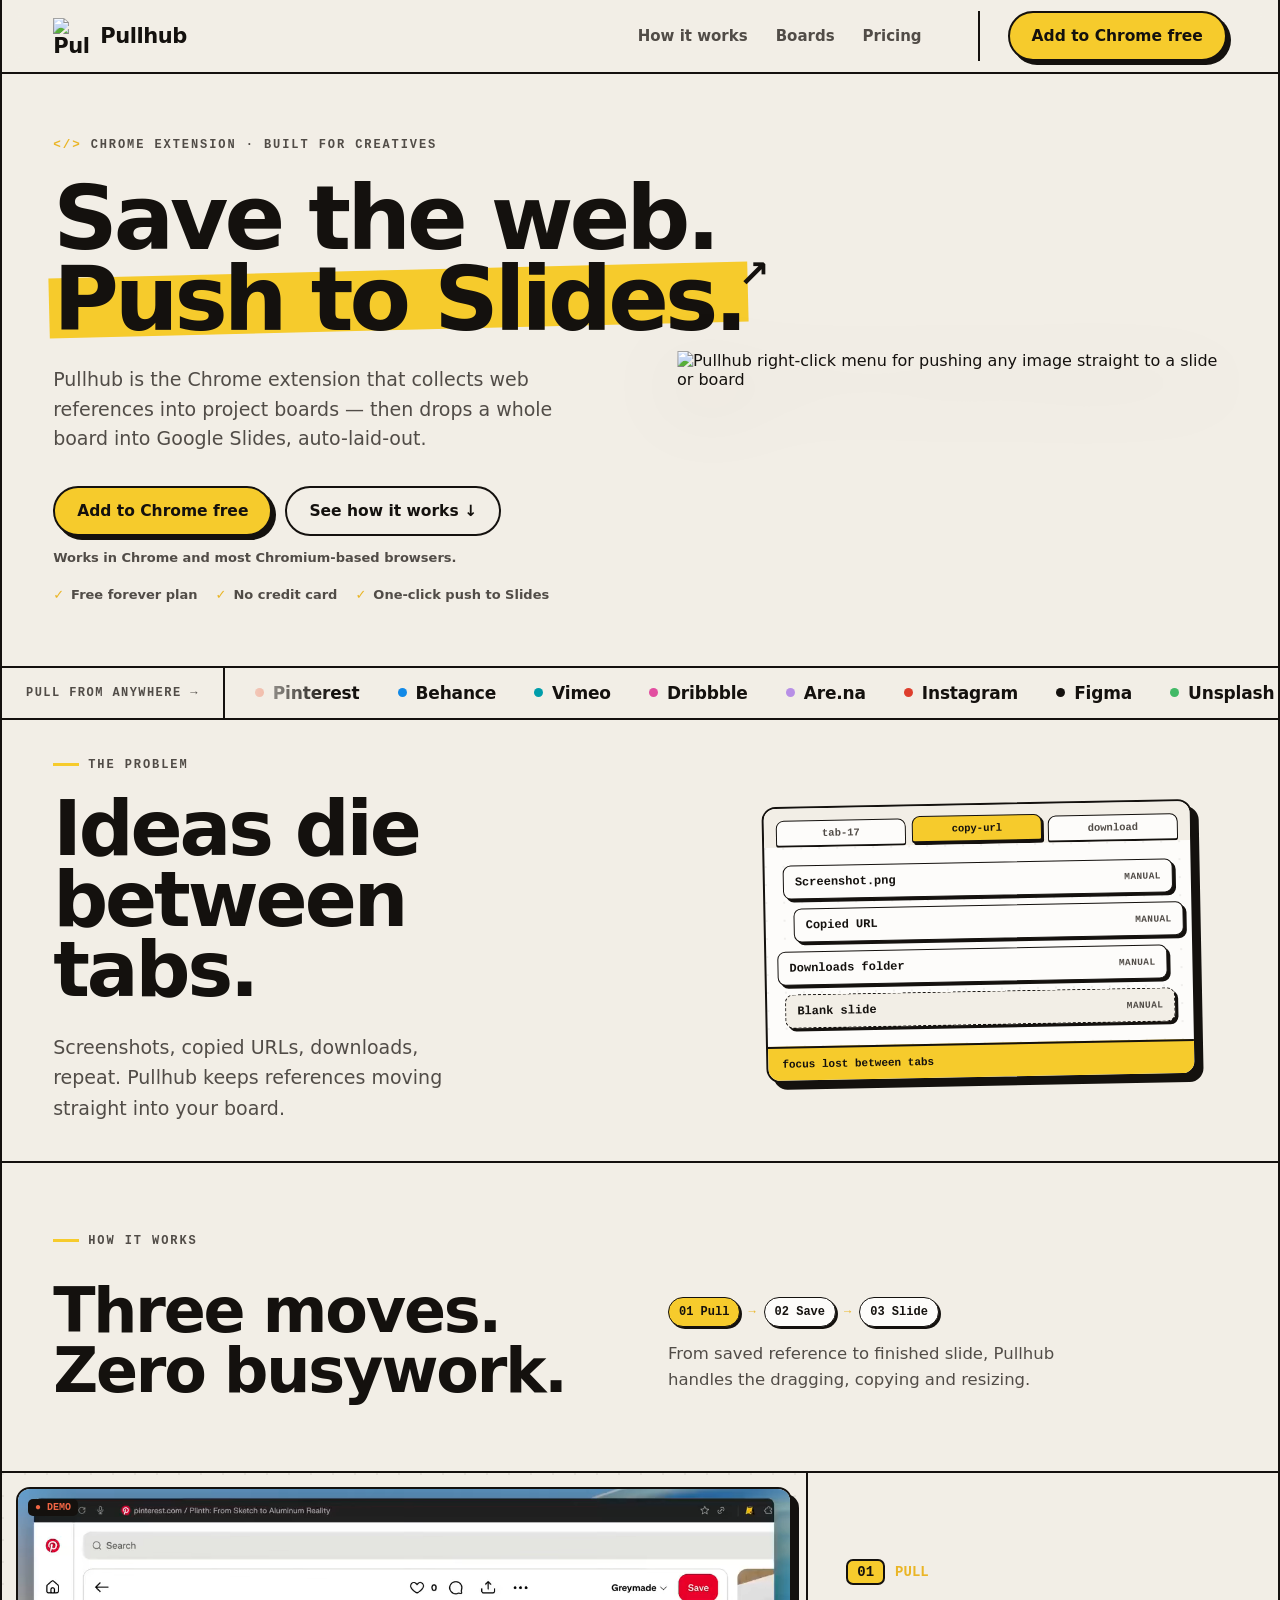
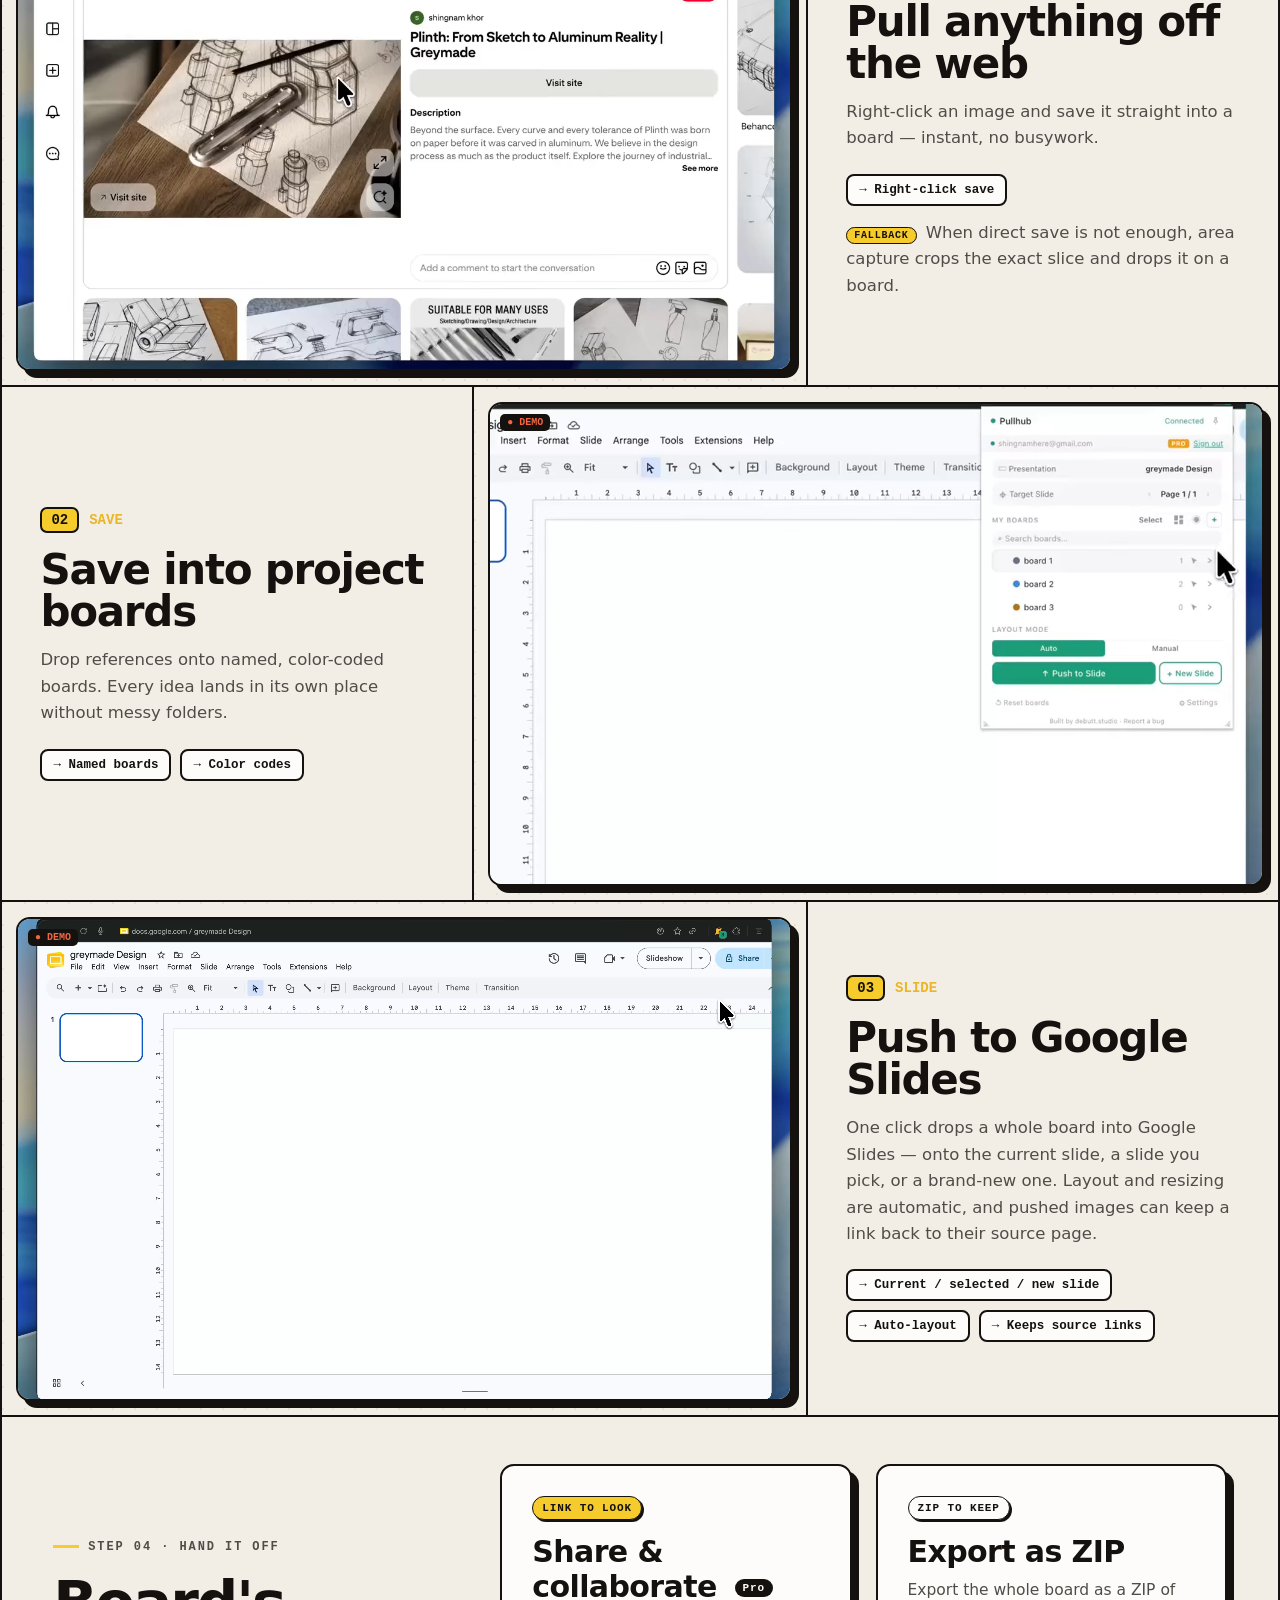
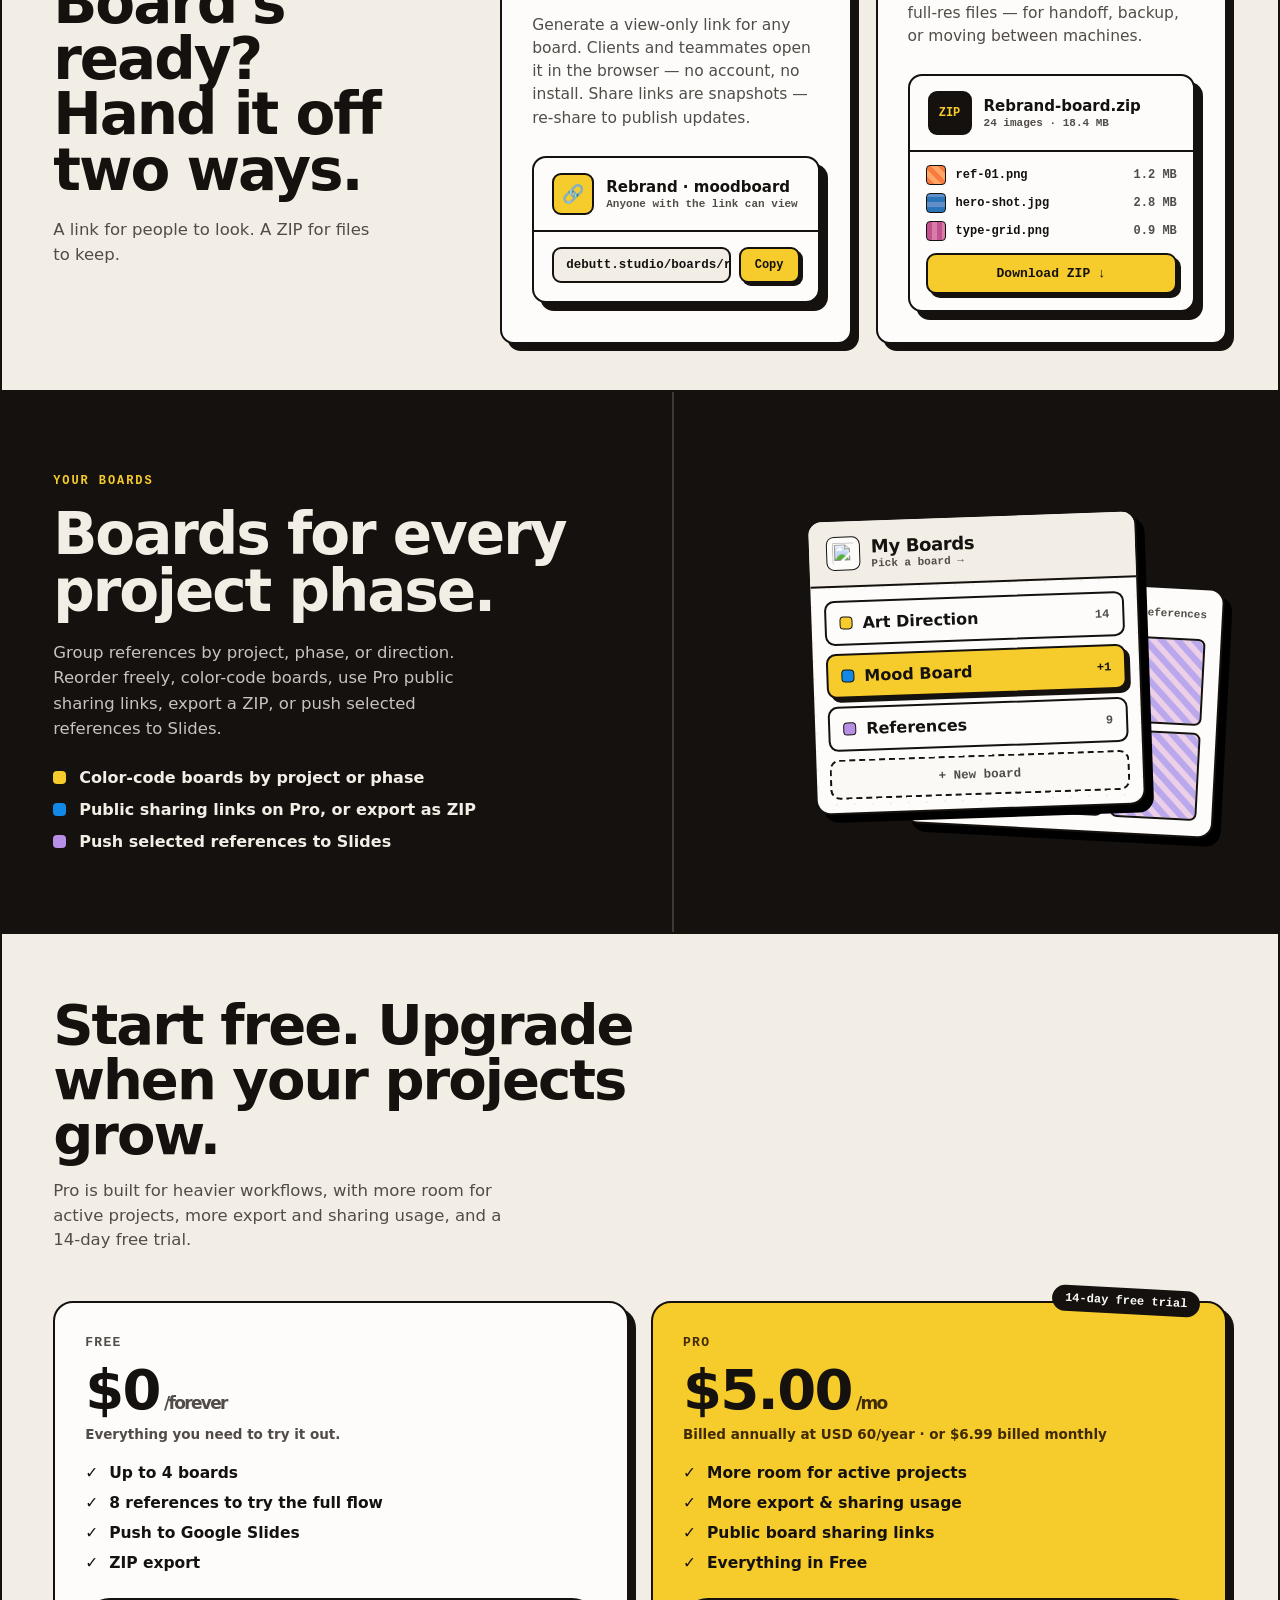
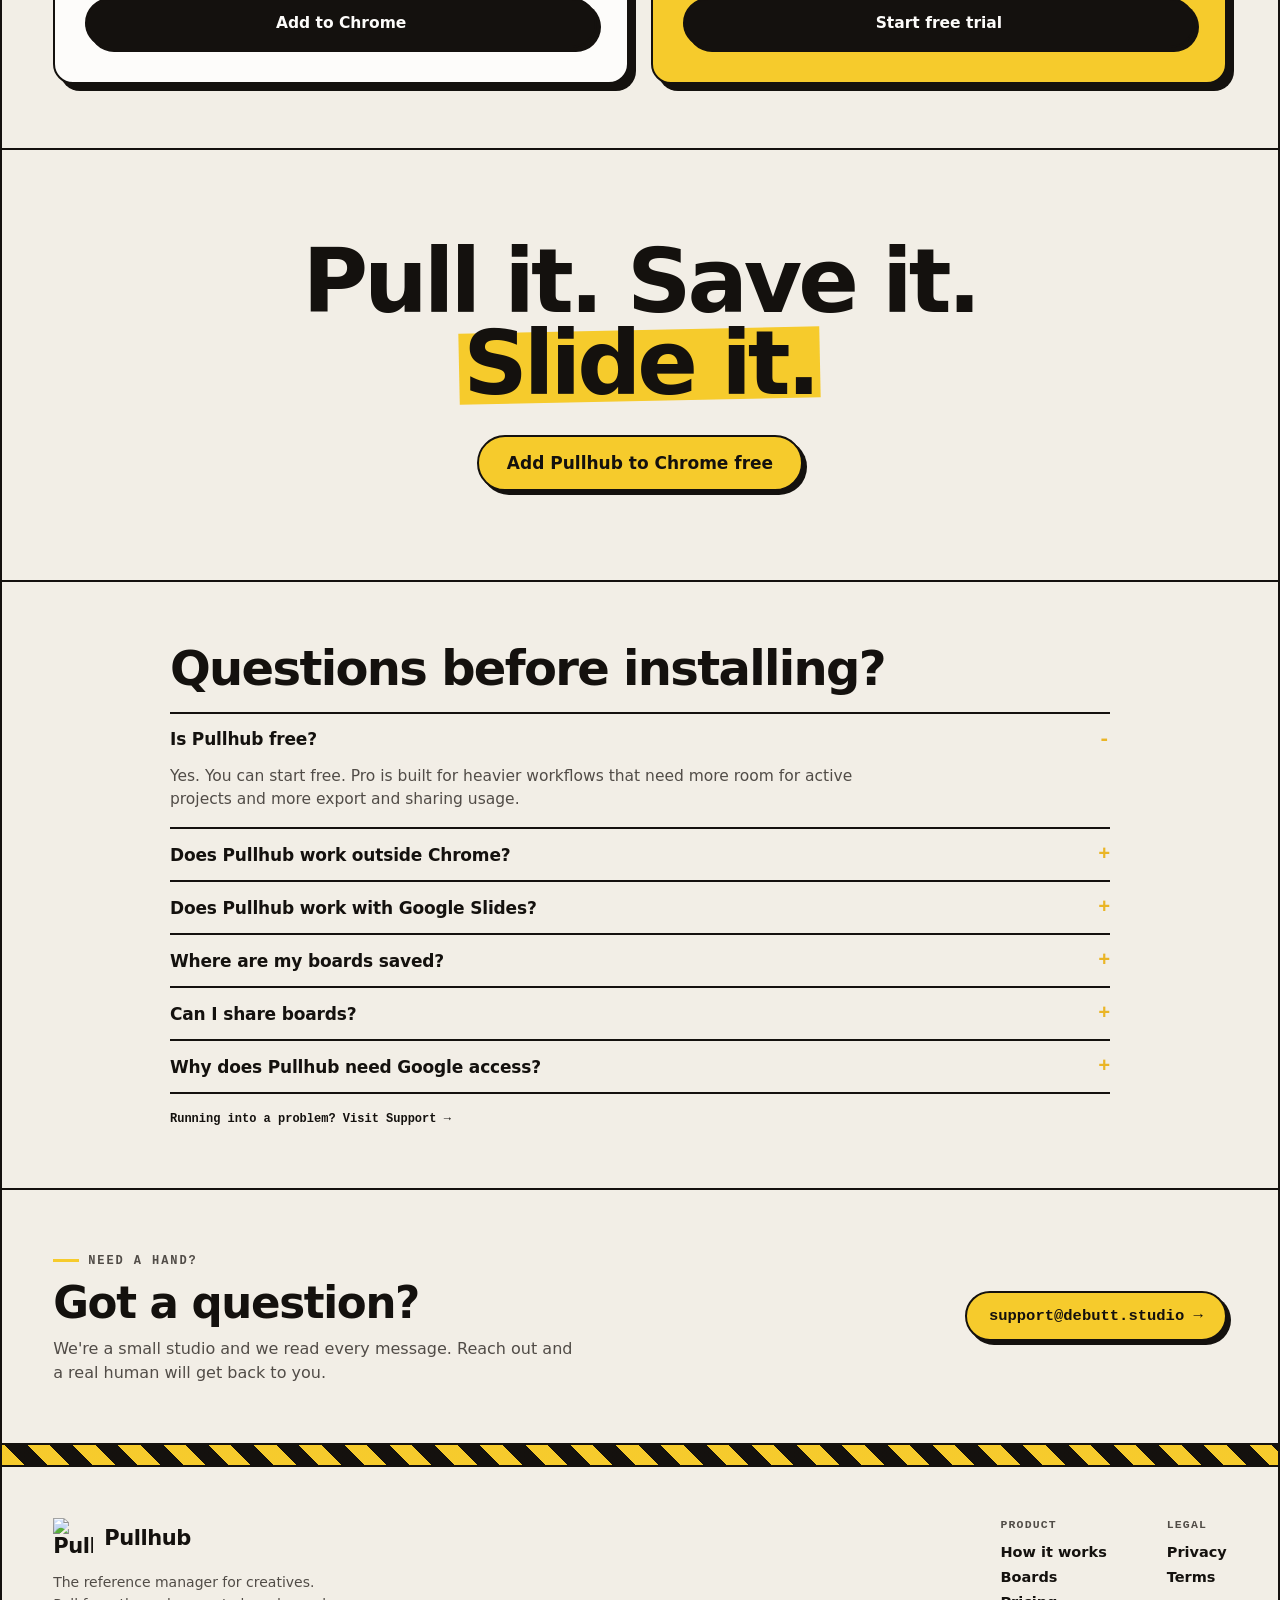
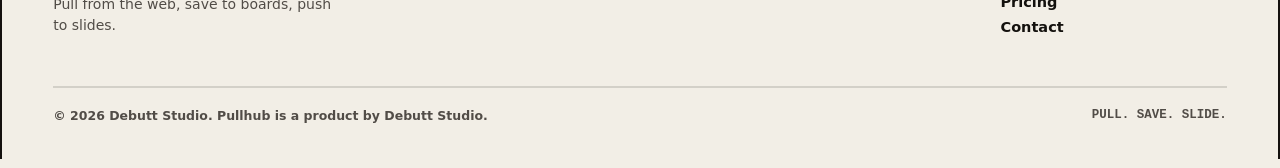
==== commit f698d4e1: "Focus landing demo video playback" ====
--- a/index.html
+++ b/index.html
@@ -1031,7 +1031,7 @@
       </div>
       <div class="step-media" data-comment-anchor="a38b1aa518-div">
         <div class="demo-slot">
-          <video autoplay muted loop playsinline preload="none" poster="assets/demos/01-pull.jpeg">
+          <video muted loop playsinline preload="none" poster="assets/demos/01-pull.jpeg">
             <source src="assets/demos/01-pull.webm" type="video/webm">
             <source src="assets/demos/01-pull.mp4" type="video/mp4">
           </video>
@@ -1049,7 +1049,7 @@
       </div>
       <div class="step-media" data-comment-anchor="861c8c7b04-div">
         <div class="demo-slot">
-          <video autoplay muted loop playsinline preload="none" poster="assets/demos/02-save.jpeg">
+          <video muted loop playsinline preload="none" poster="assets/demos/02-save.jpeg">
             <source src="assets/demos/02-save.webm" type="video/webm">
             <source src="assets/demos/02-save.mp4" type="video/mp4">
           </video>
@@ -1067,7 +1067,7 @@
       </div>
       <div class="step-media" data-comment-anchor="ed31d799e7-div">
         <div class="demo-slot">
-          <video autoplay muted loop playsinline preload="none" poster="assets/demos/03-slide.jpeg">
+          <video muted loop playsinline preload="none" poster="assets/demos/03-slide.jpeg">
             <source src="assets/demos/03-slide.webm" type="video/webm">
             <source src="assets/demos/03-slide.mp4" type="video/mp4">
           </video>
@@ -1327,8 +1327,11 @@
   if (!videos.length) return;
 
   const prefersReducedMotion = window.matchMedia('(prefers-reduced-motion: reduce)');
+  const MIN_VISIBLE_RATIO = 0.5;
+  const ratios = new Map(videos.map((video) => [video, 0]));
   const pause = (video) => { try { video.pause(); } catch (_) {} };
   const play = (video) => { video.play().catch(() => {}); };
+  const pauseAll = () => videos.forEach(pause);
 
   videos.forEach((video) => {
     video.muted = true;
@@ -1336,24 +1339,47 @@
     video.playsInline = true;
   });
 
+  const syncActiveVideo = () => {
+    if (document.hidden || prefersReducedMotion.matches) {
+      pauseAll();
+      return;
+    }
+
+    let active = null;
+    let activeRatio = 0;
+    videos.forEach((video) => {
+      const ratio = ratios.get(video) || 0;
+      if (ratio > activeRatio) {
+        active = video;
+        activeRatio = ratio;
+      }
+    });
+
+    videos.forEach((video) => {
+      if (video === active && activeRatio >= MIN_VISIBLE_RATIO) play(video);
+      else pause(video);
+    });
+  };
+
   if (prefersReducedMotion.matches) {
-    videos.forEach(pause);
+    pauseAll();
     return;
   }
 
   if (!('IntersectionObserver' in window)) {
-    videos.forEach(play);
+    play(videos[0]);
     return;
   }
 
   const observer = new IntersectionObserver((entries) => {
     entries.forEach((entry) => {
-      if (entry.isIntersecting) play(entry.target);
-      else pause(entry.target);
+      ratios.set(entry.target, entry.intersectionRatio);
     });
-  }, { threshold: 0.2 });
+    syncActiveVideo();
+  }, { threshold: [0, 0.25, 0.5, 0.75, 1] });
 
   videos.forEach((video) => observer.observe(video));
+  document.addEventListener('visibilitychange', syncActiveVideo);
 })();
 </script>
 
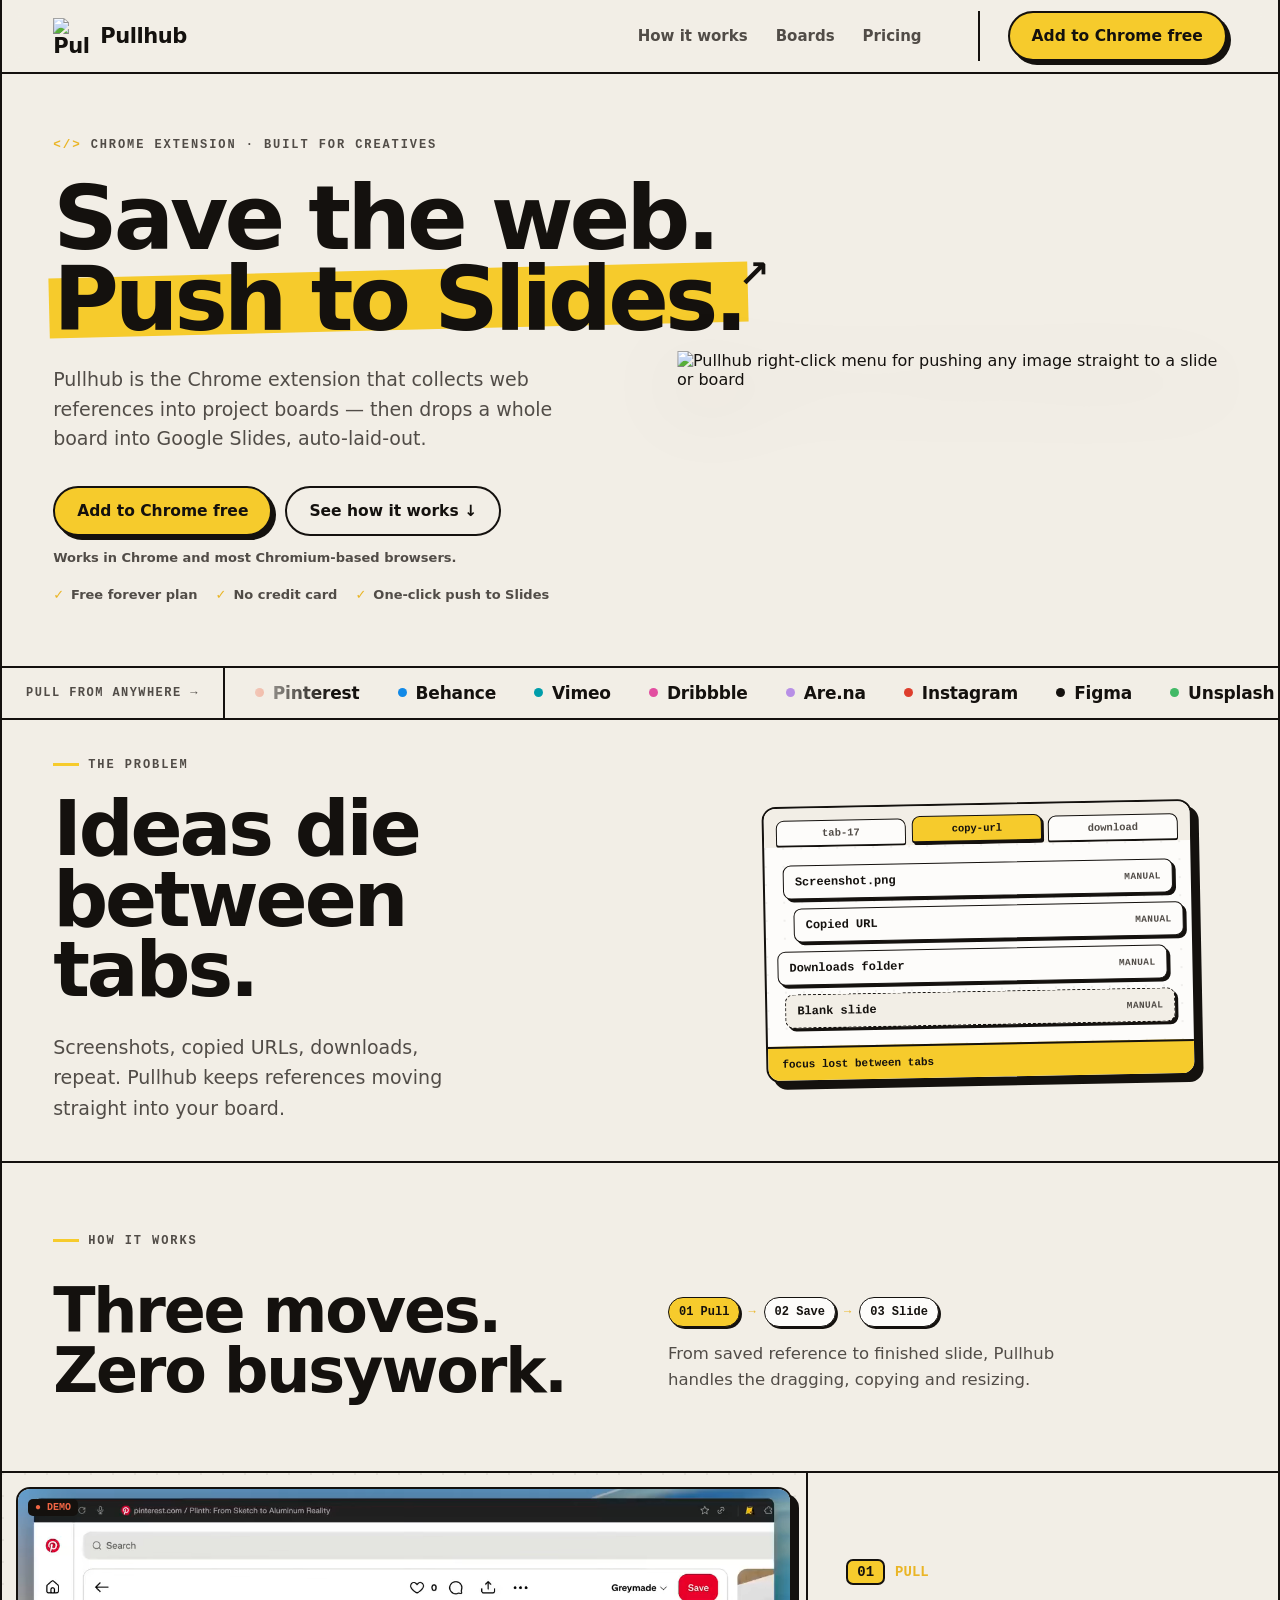
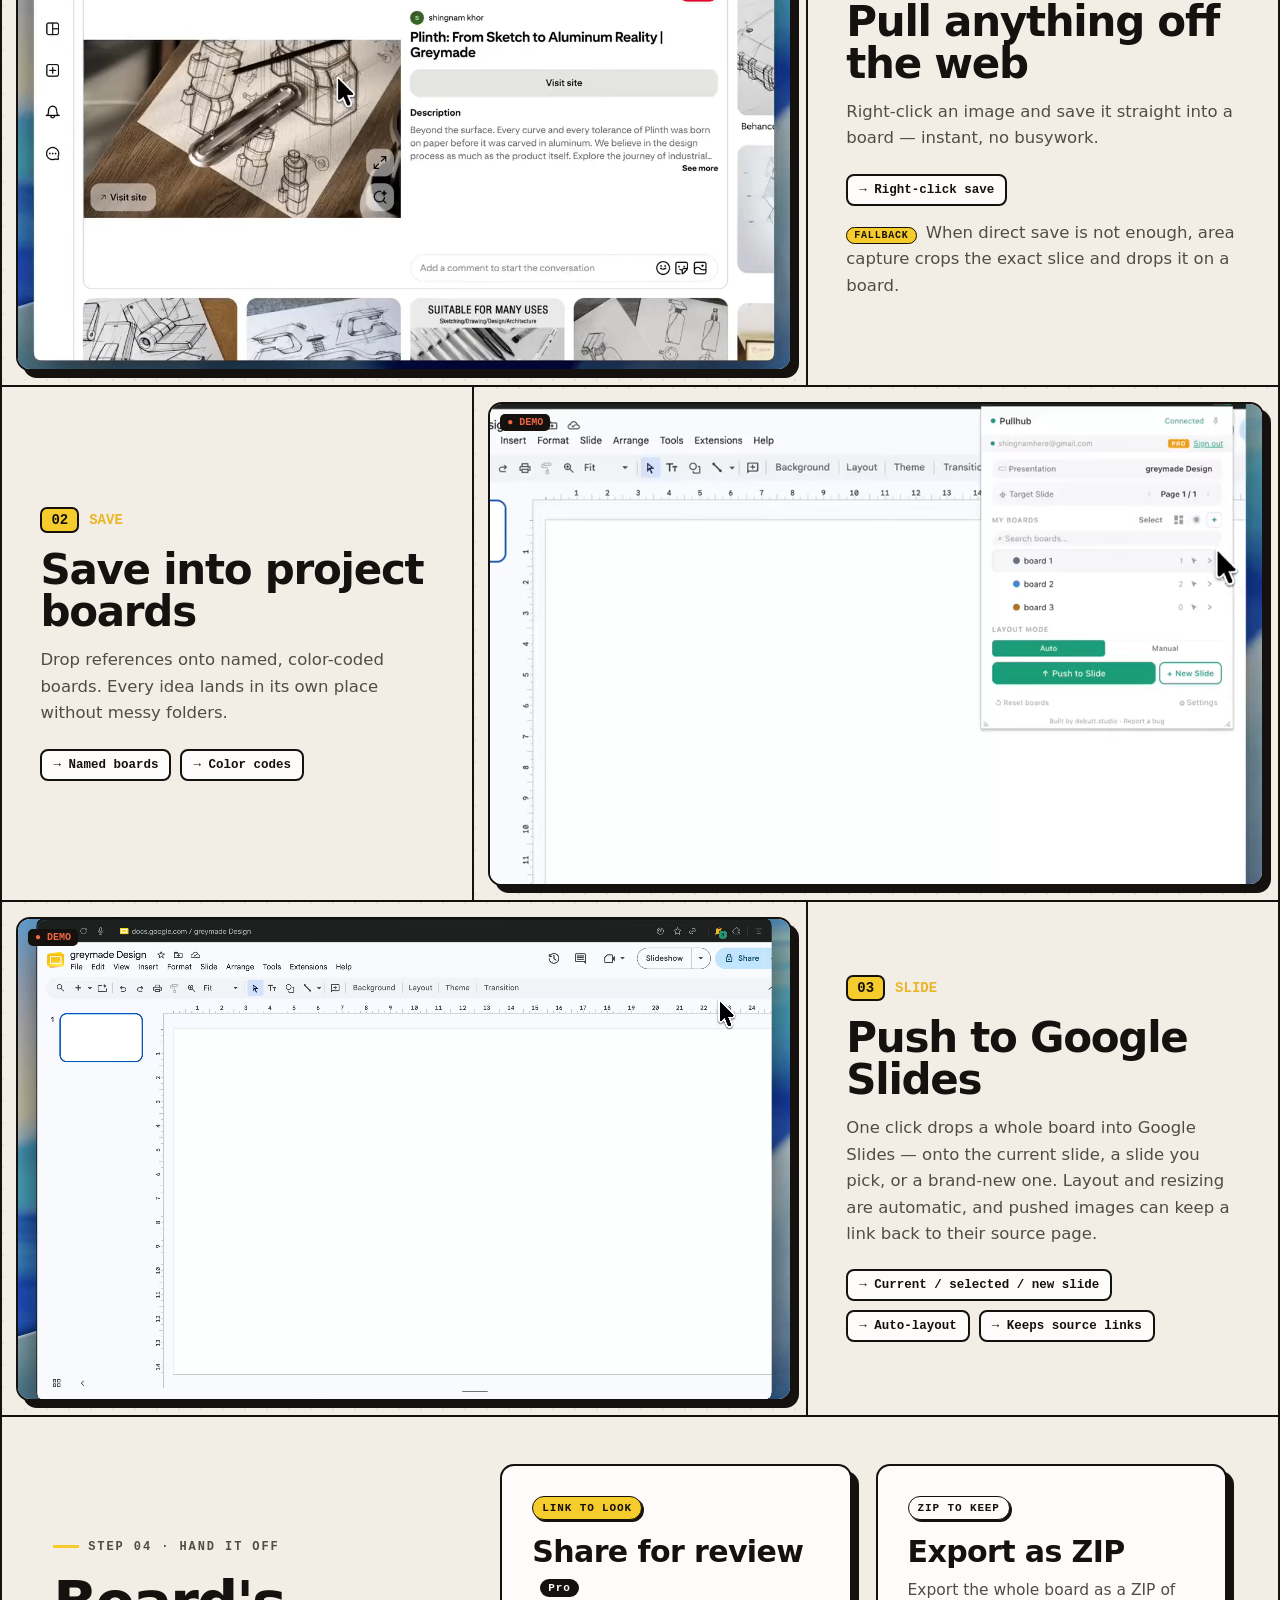
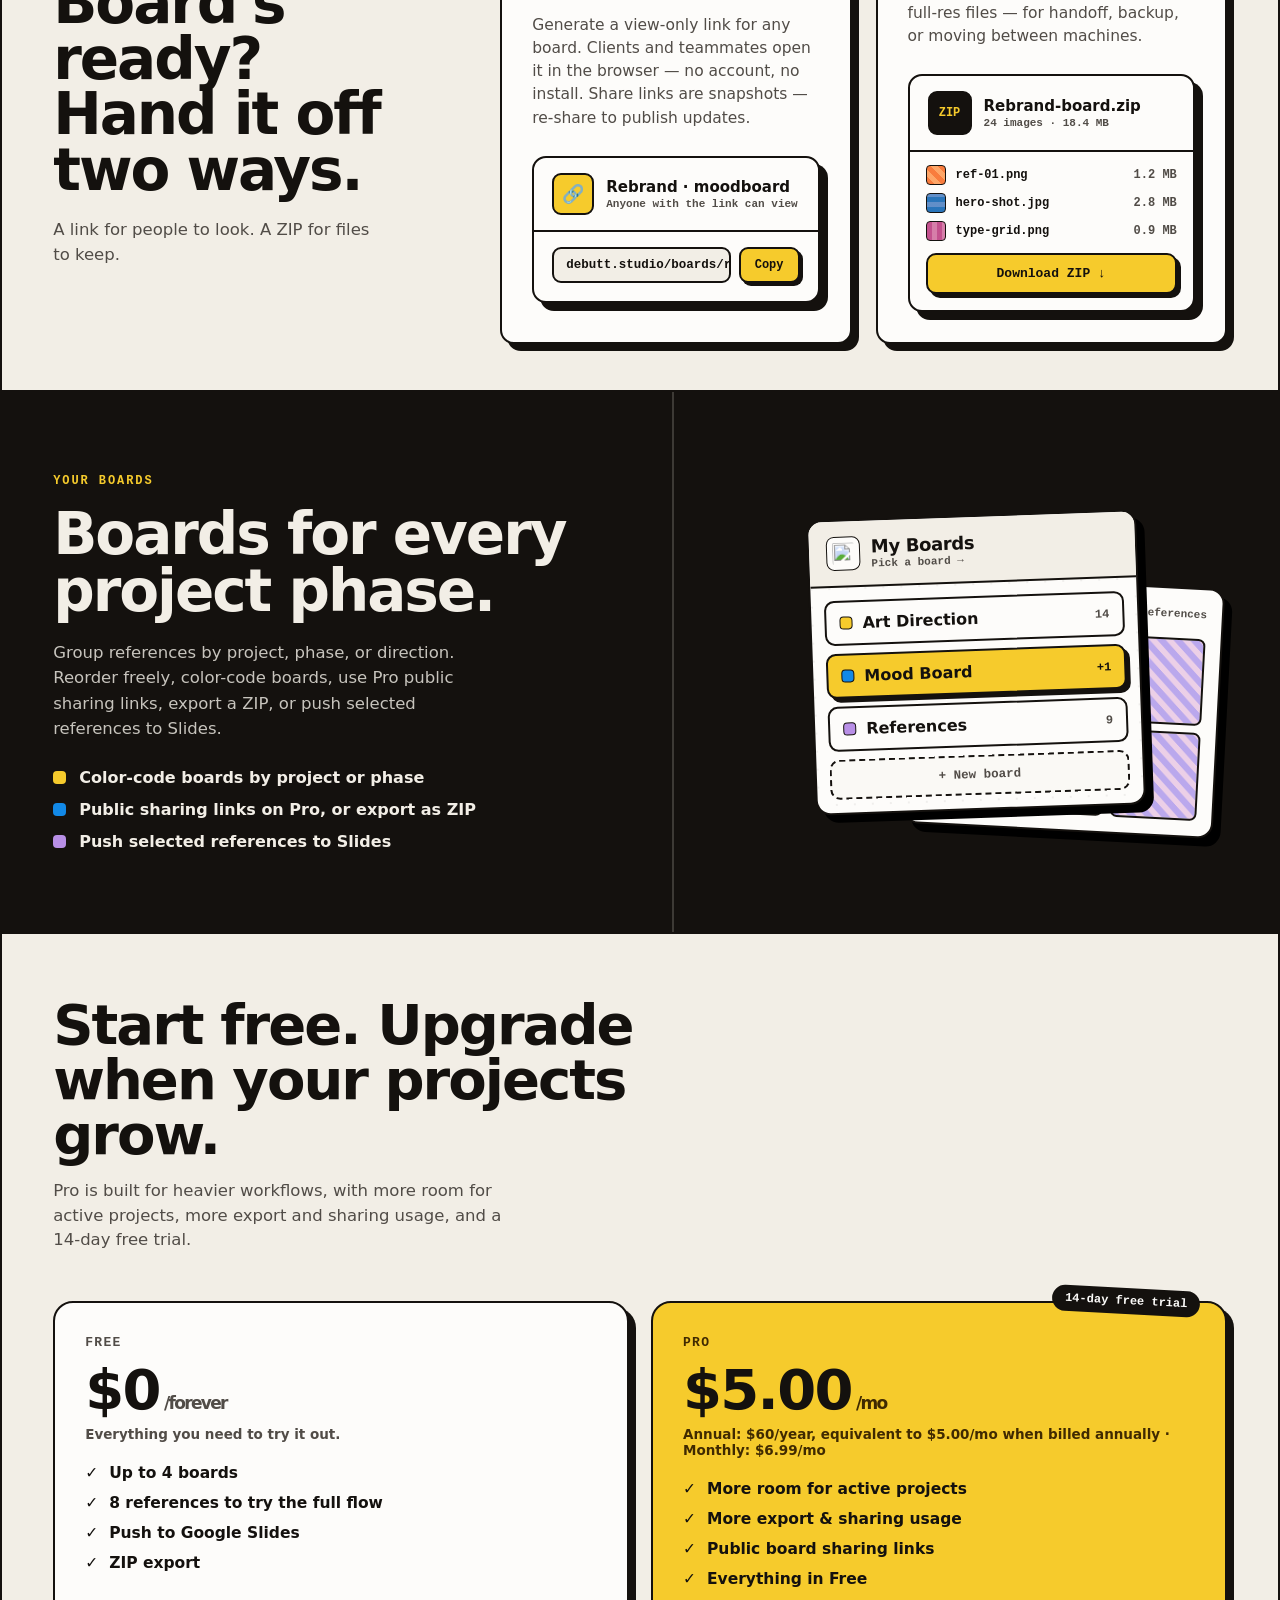
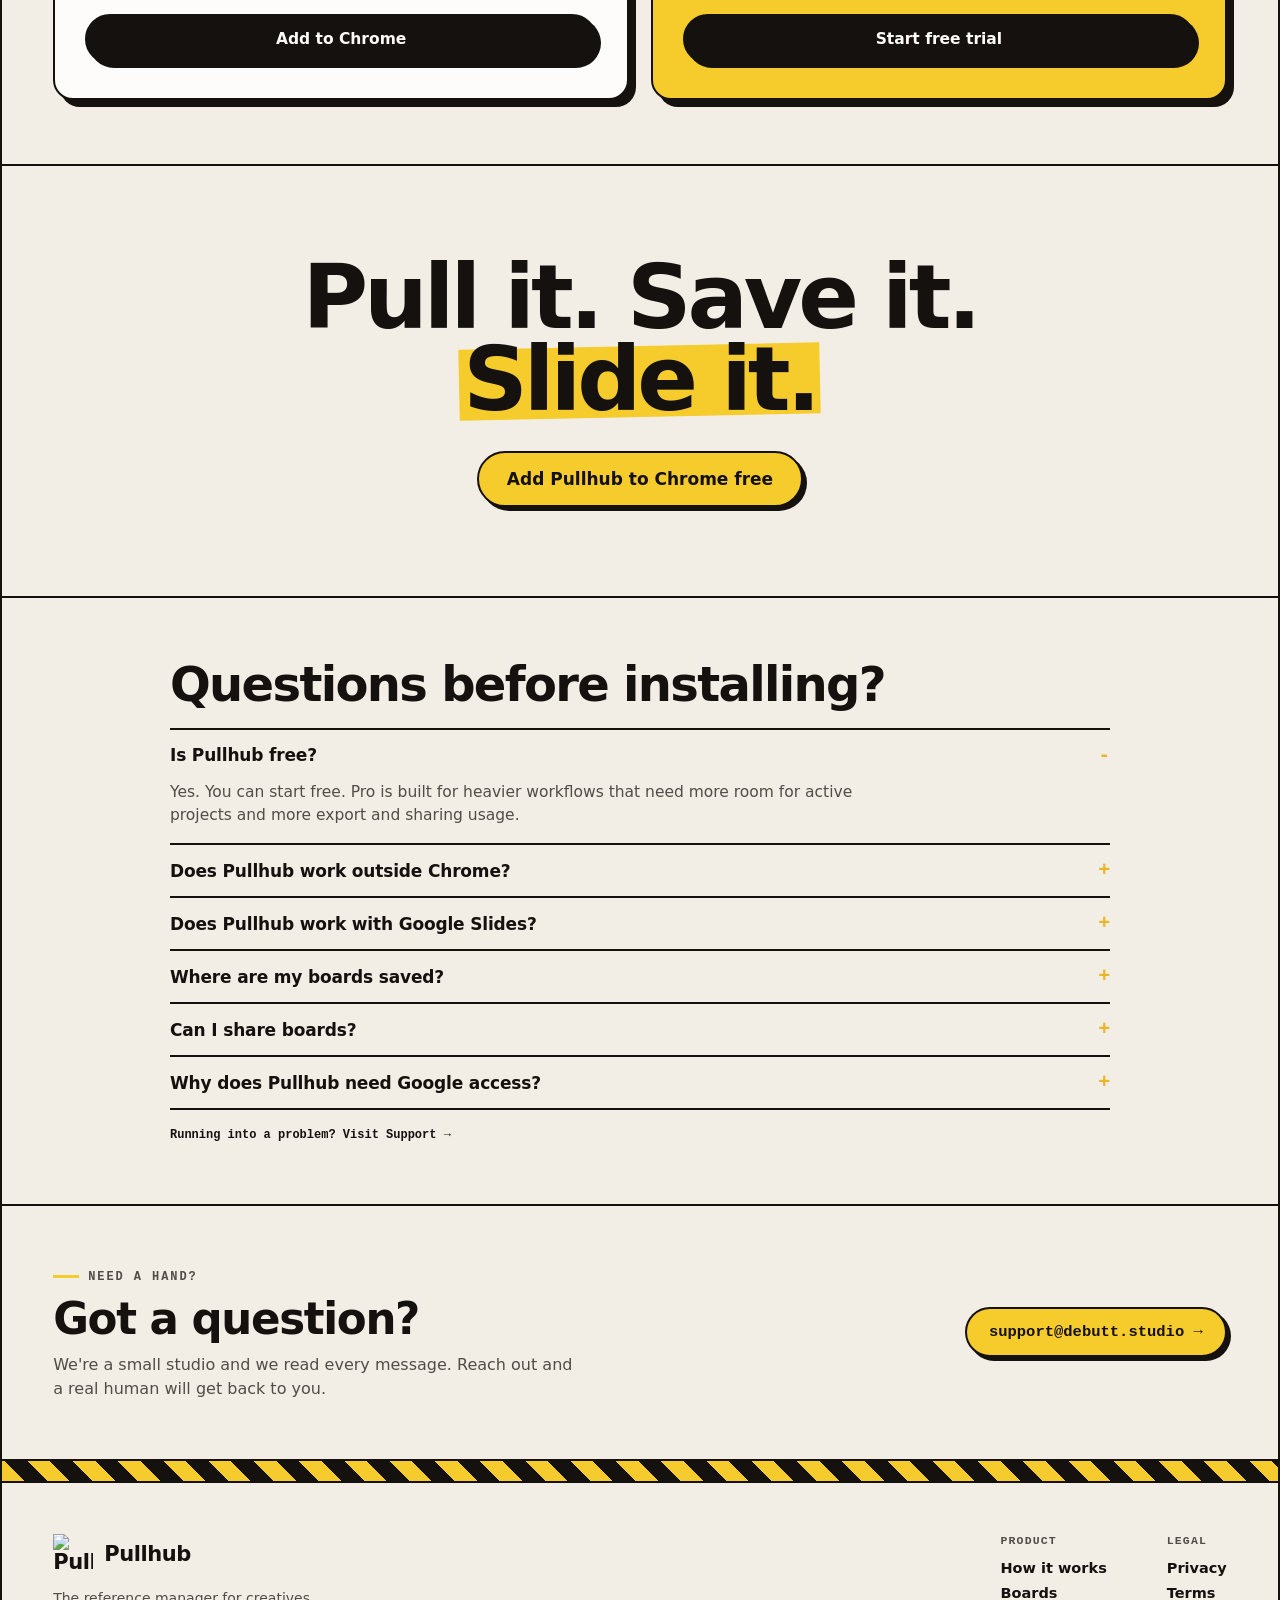
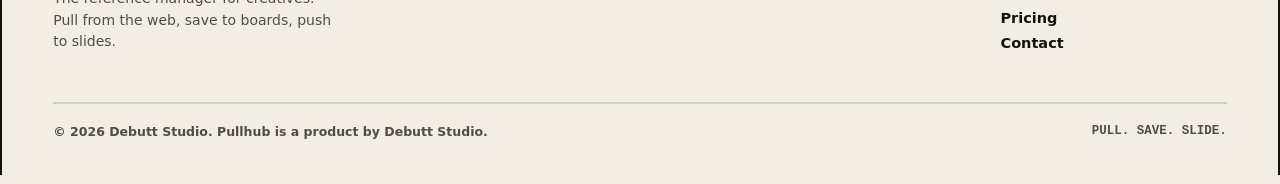
==== commit f4198eb6: "Prepare Chrome Web Store draft links and support" ====
--- a/index.html
+++ b/index.html
@@ -708,7 +708,7 @@
 }
 /* PULLHUB_INTERACTION_V2 END */
 
-/* Share & collaborate */
+/* Share for review */
 .share-mock { max-width: 420px; }
 .share-top { display: flex; align-items: center; gap: 12px; padding: 15px 18px; border-bottom: var(--bd) solid var(--ink); }
 .share-top .ic { width: 42px; height: 42px; border-radius: 9px; border: var(--bd) solid var(--ink); background: var(--accent); display: grid; place-items: center; font-size: 18px; flex: none; }
@@ -926,8 +926,8 @@
         <a class="l" href="#how">How it works</a>
         <a class="l" href="#boards">Boards</a>
         <a class="l" href="#pricing">Pricing</a>
-        <!-- TODO: Replace CTA href="#" with the published Chrome Web Store URL before launch. -->
-        <div class="nav-cta"><a class="btn btn--yellow" href="#">Add to Chrome free</a></div>
+        <!-- Chrome Web Store CTA. -->
+        <div class="nav-cta"><a class="btn btn--yellow" href="https://chromewebstore.google.com/detail/pullhub/hgkankpnpgoikbcggnlnlgddmnkendof">Add to Chrome free</a></div>
       </div>
     </div>
   </nav>
@@ -939,8 +939,8 @@
       <h1>Save the web. <span class="out"><span class="hl">Push to Slides.</span><span class="arr">↗</span></span></h1>
       <p class="hero-sub">Pullhub is the Chrome extension that collects web references into project boards — then drops a whole board into Google Slides, auto-laid-out.</p>
       <div class="hero-cta">
-        <!-- TODO: Replace CTA href="#" with the published Chrome Web Store URL before launch. -->
-        <a class="btn btn--yellow" href="#">Add to Chrome free</a>
+        <!-- Chrome Web Store CTA. -->
+        <a class="btn btn--yellow" href="https://chromewebstore.google.com/detail/pullhub/hgkankpnpgoikbcggnlnlgddmnkendof">Add to Chrome free</a>
         <a class="btn btn--ghost" href="#how">See how it works ↓</a>
       </div>
       <p class="hero-browser">Works in Chrome and most Chromium-based browsers.</p>
@@ -1086,7 +1086,7 @@
       <div class="handoff-outputs">
         <div class="handoff-card" data-comment-anchor="0fa74fc91b-div">
           <span class="handoff-label">Link to look</span>
-          <h4>Share &amp; collaborate <span class="tool-tag mono">Pro</span></h4>
+          <h4>Share for review <span class="tool-tag mono">Pro</span></h4>
           <p data-comment-anchor="3a209eb8f8-p">Generate a view-only link for any board. Clients and teammates open it in the browser — no account, no install. Share links are snapshots — re-share to publish updates.</p>
           <div class="mock share-mock">
             <div class="share-top">
@@ -1188,22 +1188,22 @@
           <li><span class="tick">✓</span> Push to Google Slides</li>
           <li><span class="tick">✓</span> ZIP export</li>
         </ul>
-        <!-- TODO: Replace CTA href="#" with the published Chrome Web Store URL before launch. -->
-        <a class="btn" href="#">Add to Chrome</a>
+        <!-- Chrome Web Store CTA. -->
+        <a class="btn" href="https://chromewebstore.google.com/detail/pullhub/hgkankpnpgoikbcggnlnlgddmnkendof">Add to Chrome</a>
       </div>
       <div class="plan pro">
         <span class="flag">14-day free trial</span>
         <div class="pname">Pro</div>
         <div class="price">$5.00<small> /mo</small></div>
-        <div class="pnote">Billed annually at USD 60/year · or $6.99 billed monthly</div>
+        <div class="pnote">Annual: $60/year, equivalent to $5.00/mo when billed annually · Monthly: $6.99/mo</div>
         <ul>
           <li><span class="tick">✓</span> More room for active projects</li>
           <li><span class="tick">✓</span> More export &amp; sharing usage</li>
           <li><span class="tick">✓</span> Public board sharing links</li>
           <li><span class="tick">✓</span> Everything in Free</li>
         </ul>
-        <!-- TODO: Replace CTA href="#" with the published Chrome Web Store URL before launch. -->
-        <a class="btn" href="#">Start free trial</a>
+        <!-- Chrome Web Store CTA. -->
+        <a class="btn" href="https://chromewebstore.google.com/detail/pullhub/hgkankpnpgoikbcggnlnlgddmnkendof">Start free trial</a>
       </div>
     </div>
   </section>
@@ -1211,8 +1211,8 @@
   <!-- FINAL CTA -->
   <section class="cta-band rule-b" data-screen-label="Final CTA" data-comment-anchor="dad20f34eb-section">
     <h2>Pull it. Save it.<br><em>Slide it.</em></h2>
-    <!-- TODO: Replace CTA href="#" with the published Chrome Web Store URL before launch. -->
-    <a class="btn btn--yellow" href="#">Add Pullhub to Chrome free</a>
+    <!-- Chrome Web Store CTA. -->
+    <a class="btn btn--yellow" href="https://chromewebstore.google.com/detail/pullhub/hgkankpnpgoikbcggnlnlgddmnkendof">Add Pullhub to Chrome free</a>
   </section>
 
   <!-- FAQ -->
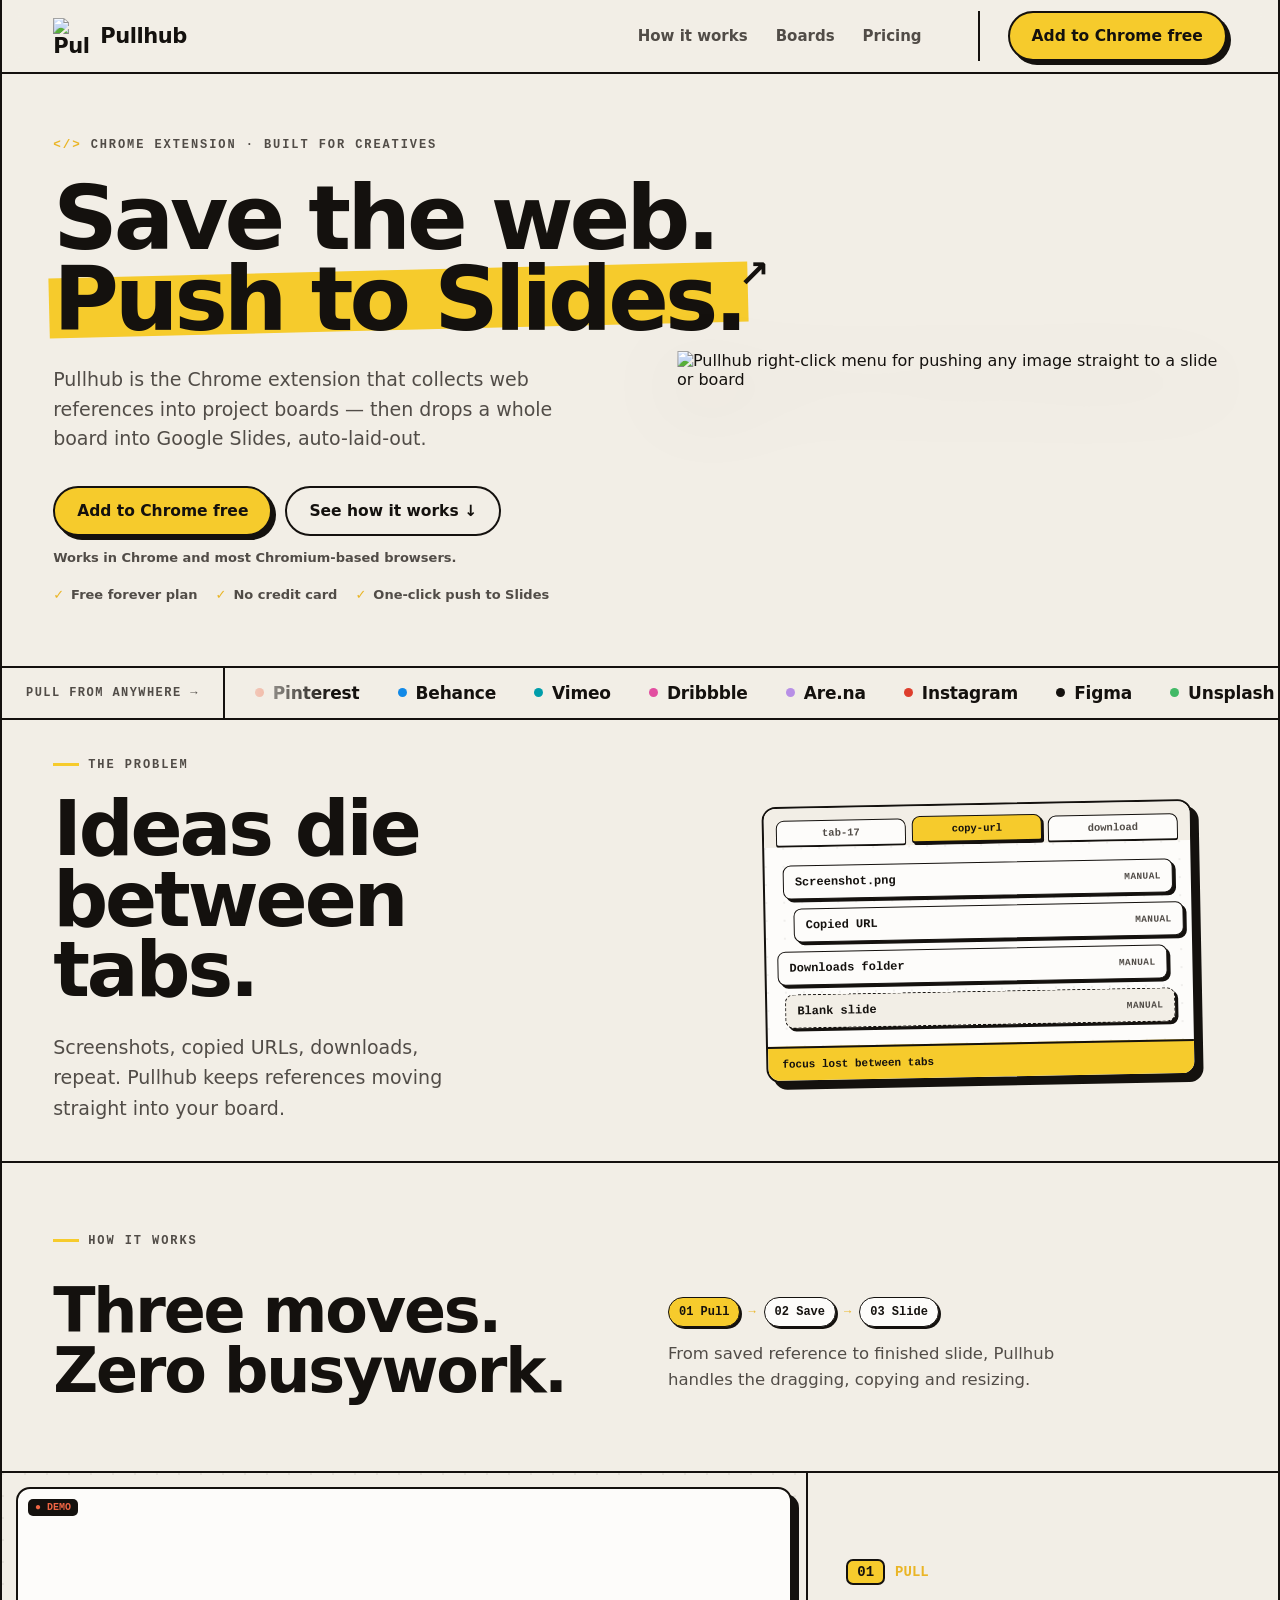
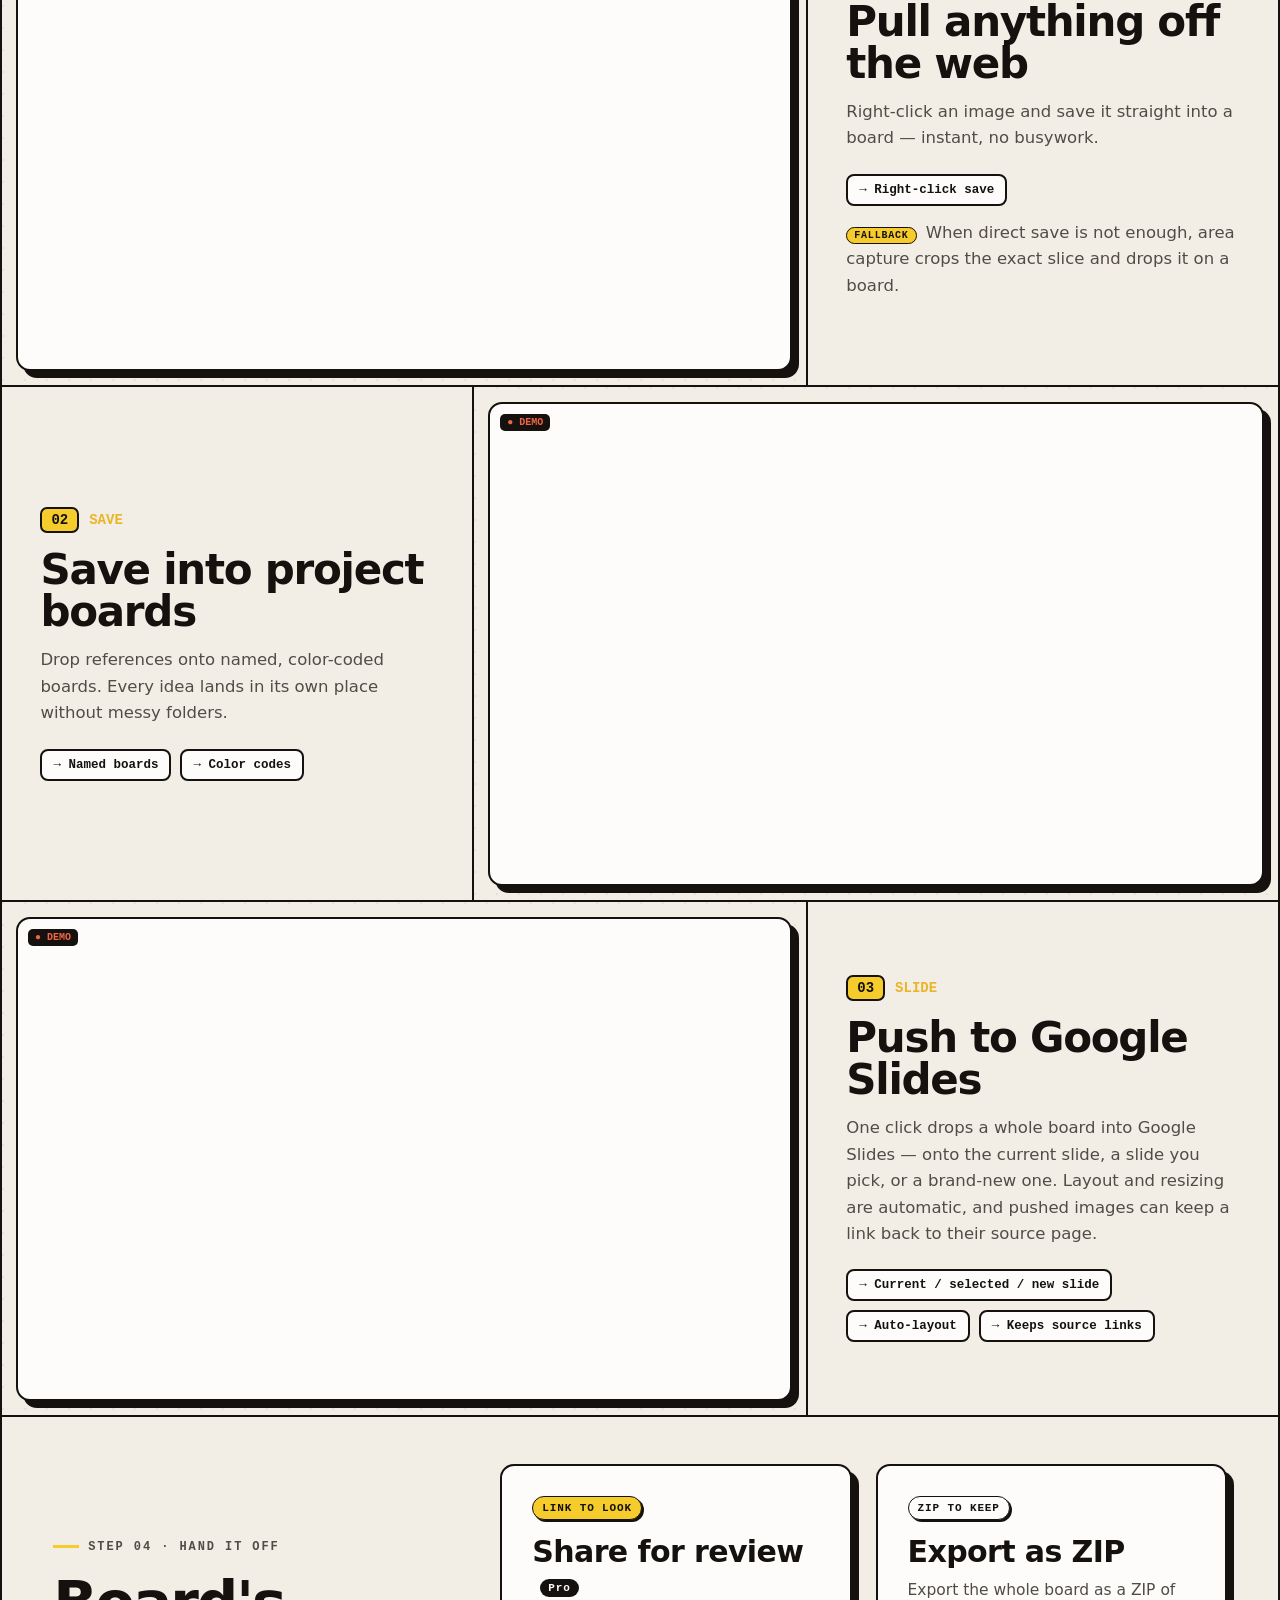
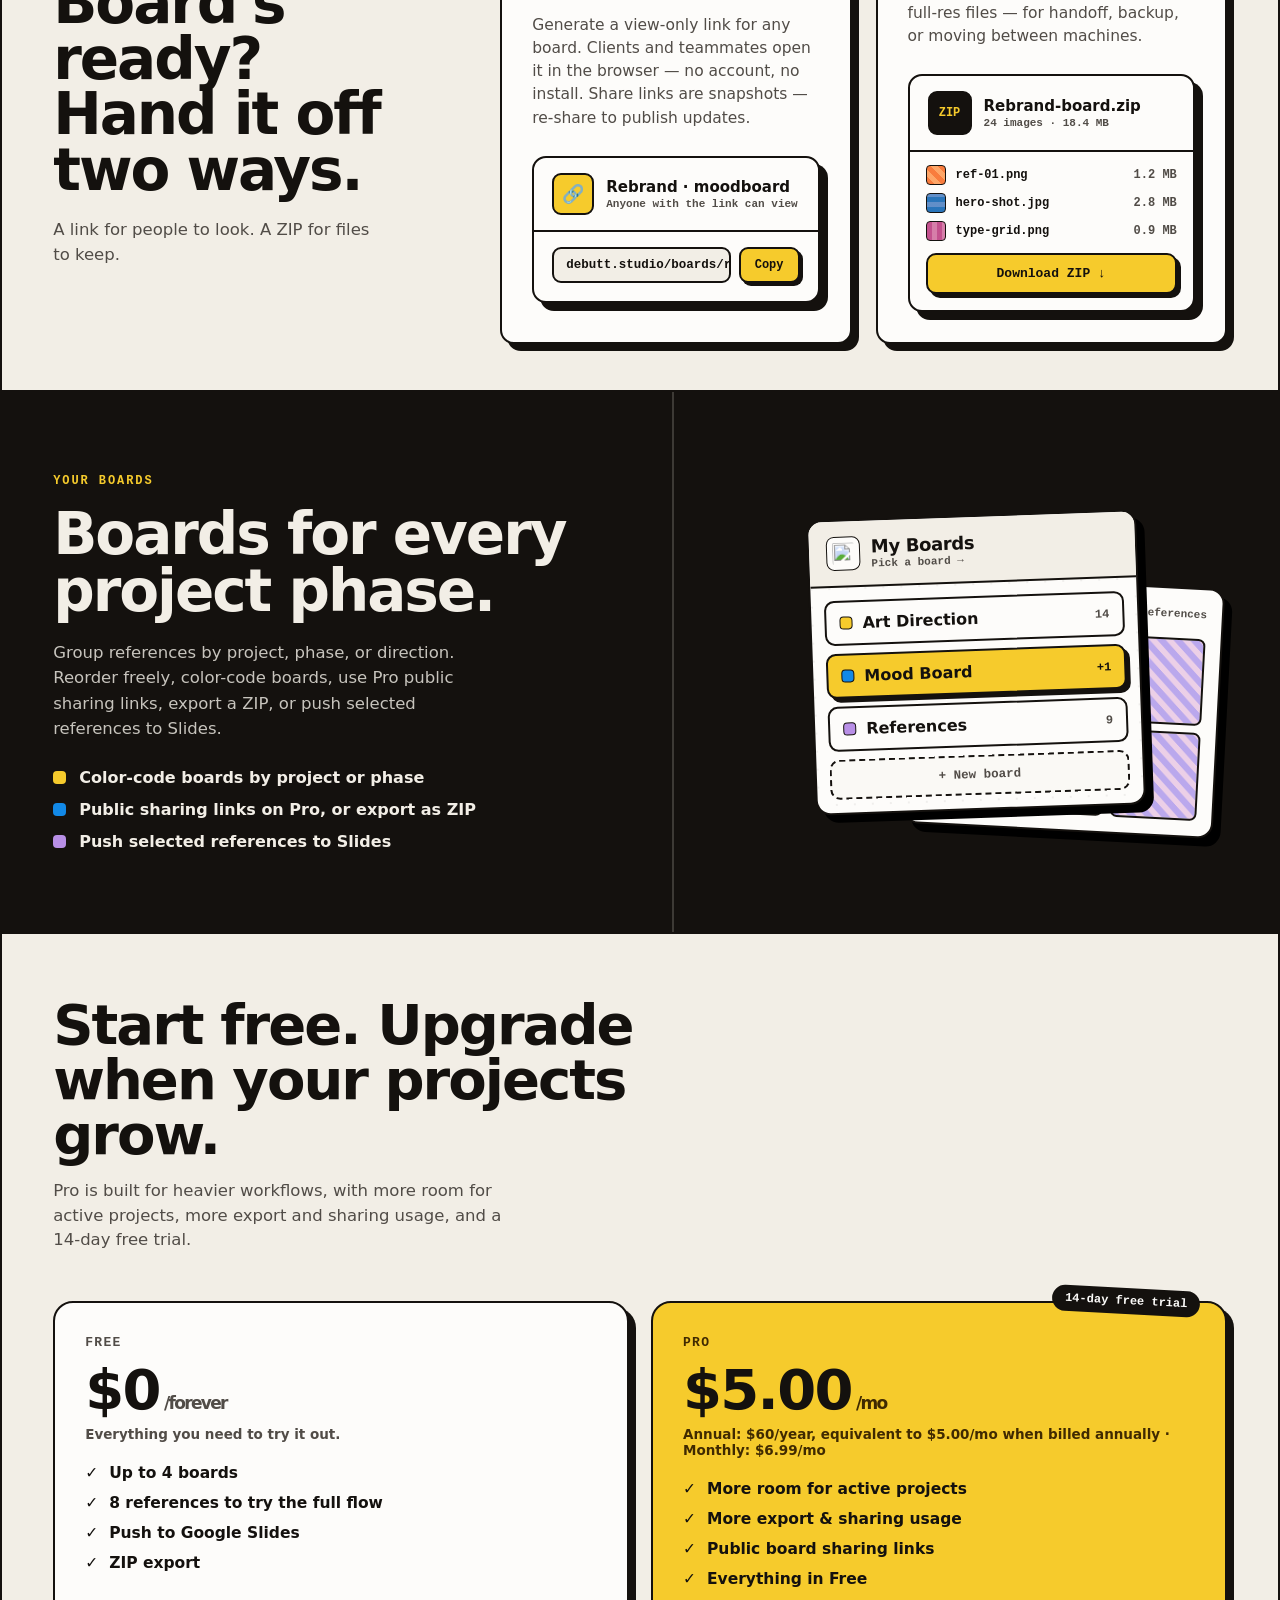
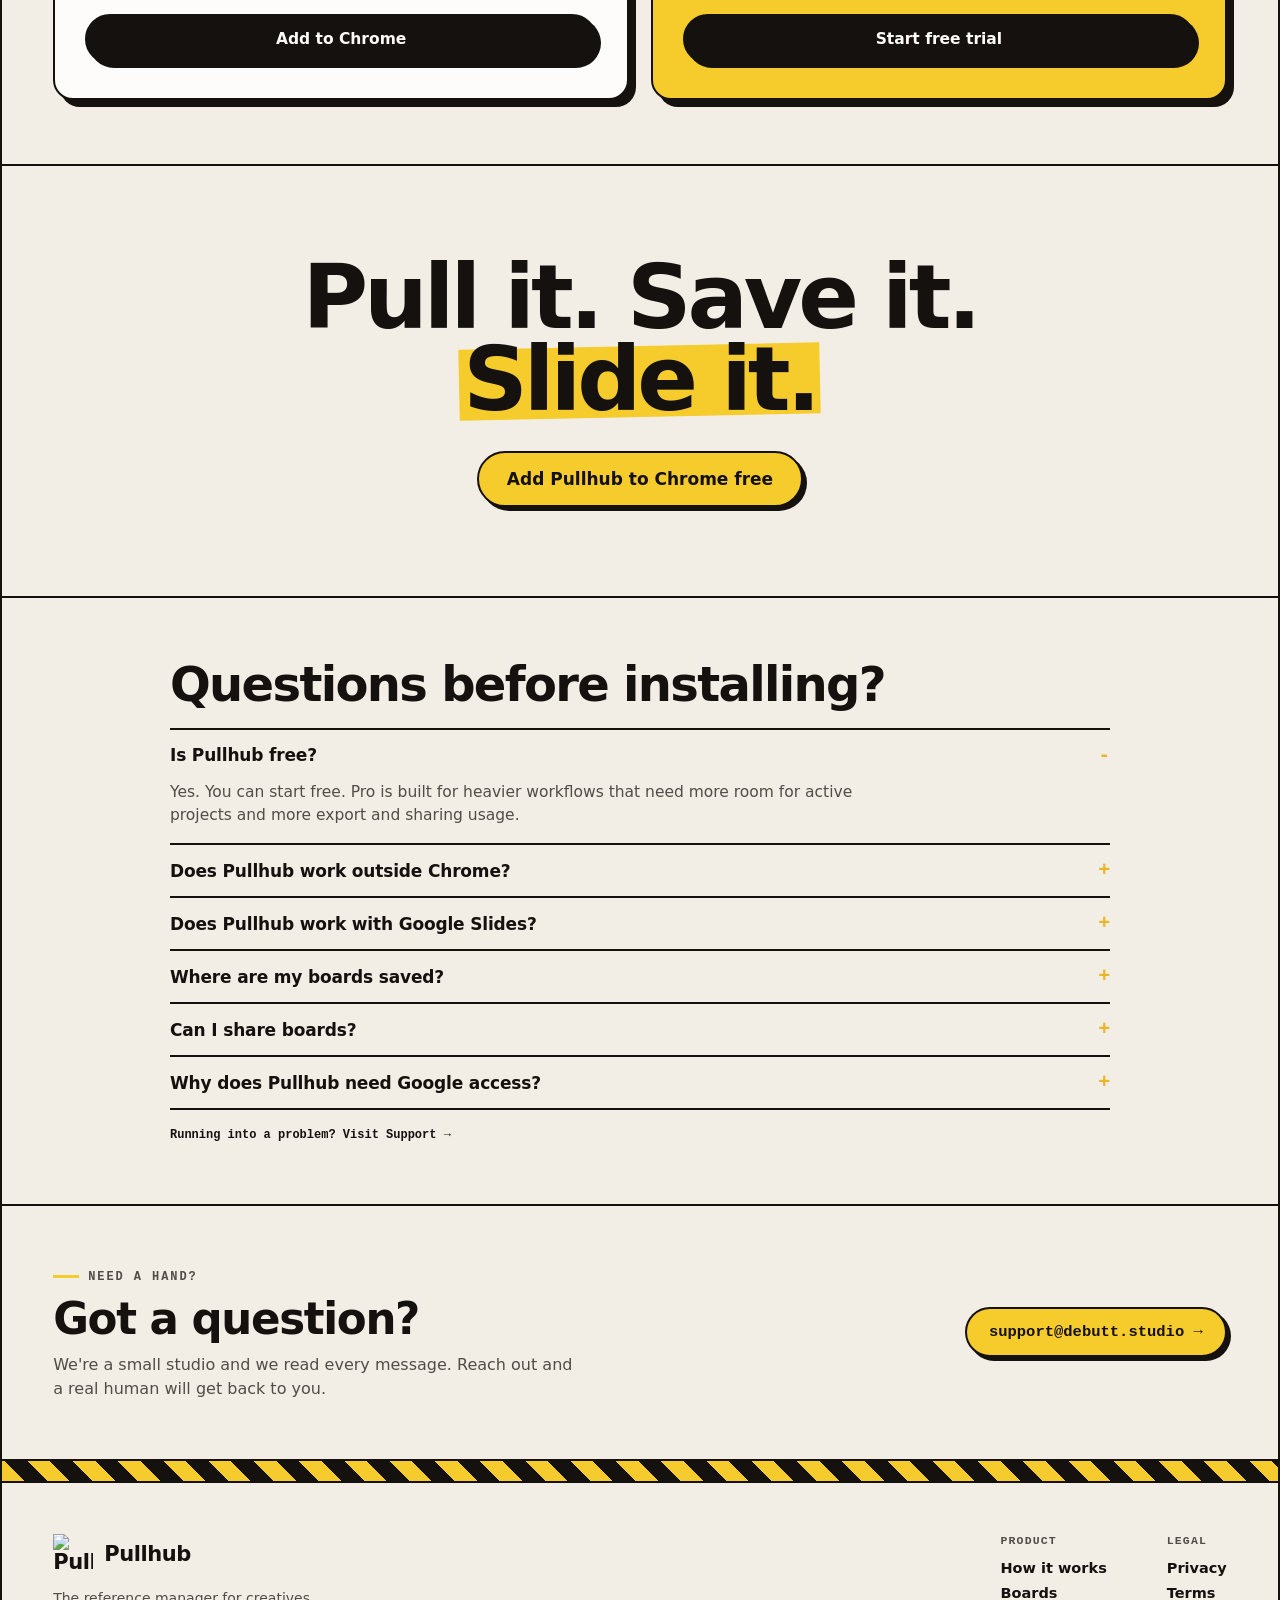
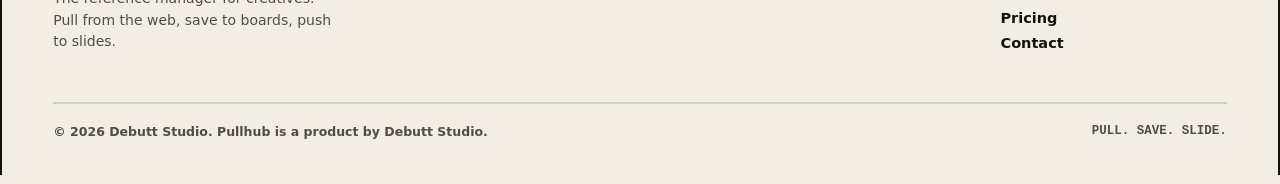
==== commit a0bae2d5: "Add sitemap, robots, and canonical URLs" ====
--- a/index.html
+++ b/index.html
@@ -3,6 +3,8 @@
 <meta charset="UTF-8">
 <meta name="viewport" content="width=device-width, initial-scale=1.0">
 <title>Pullhub | Pull. Save. Slide.</title>
+<meta name="description" content="Pullhub is a Chrome extension for collecting visual references, organizing boards, and pushing selected images into Google Slides.">
+<link rel="canonical" href="https://debutt.studio/">
 <link rel="icon" href="pullhub-icon.svg" type="image/svg+xml">
 <style>/* cyrillic */
 @font-face {
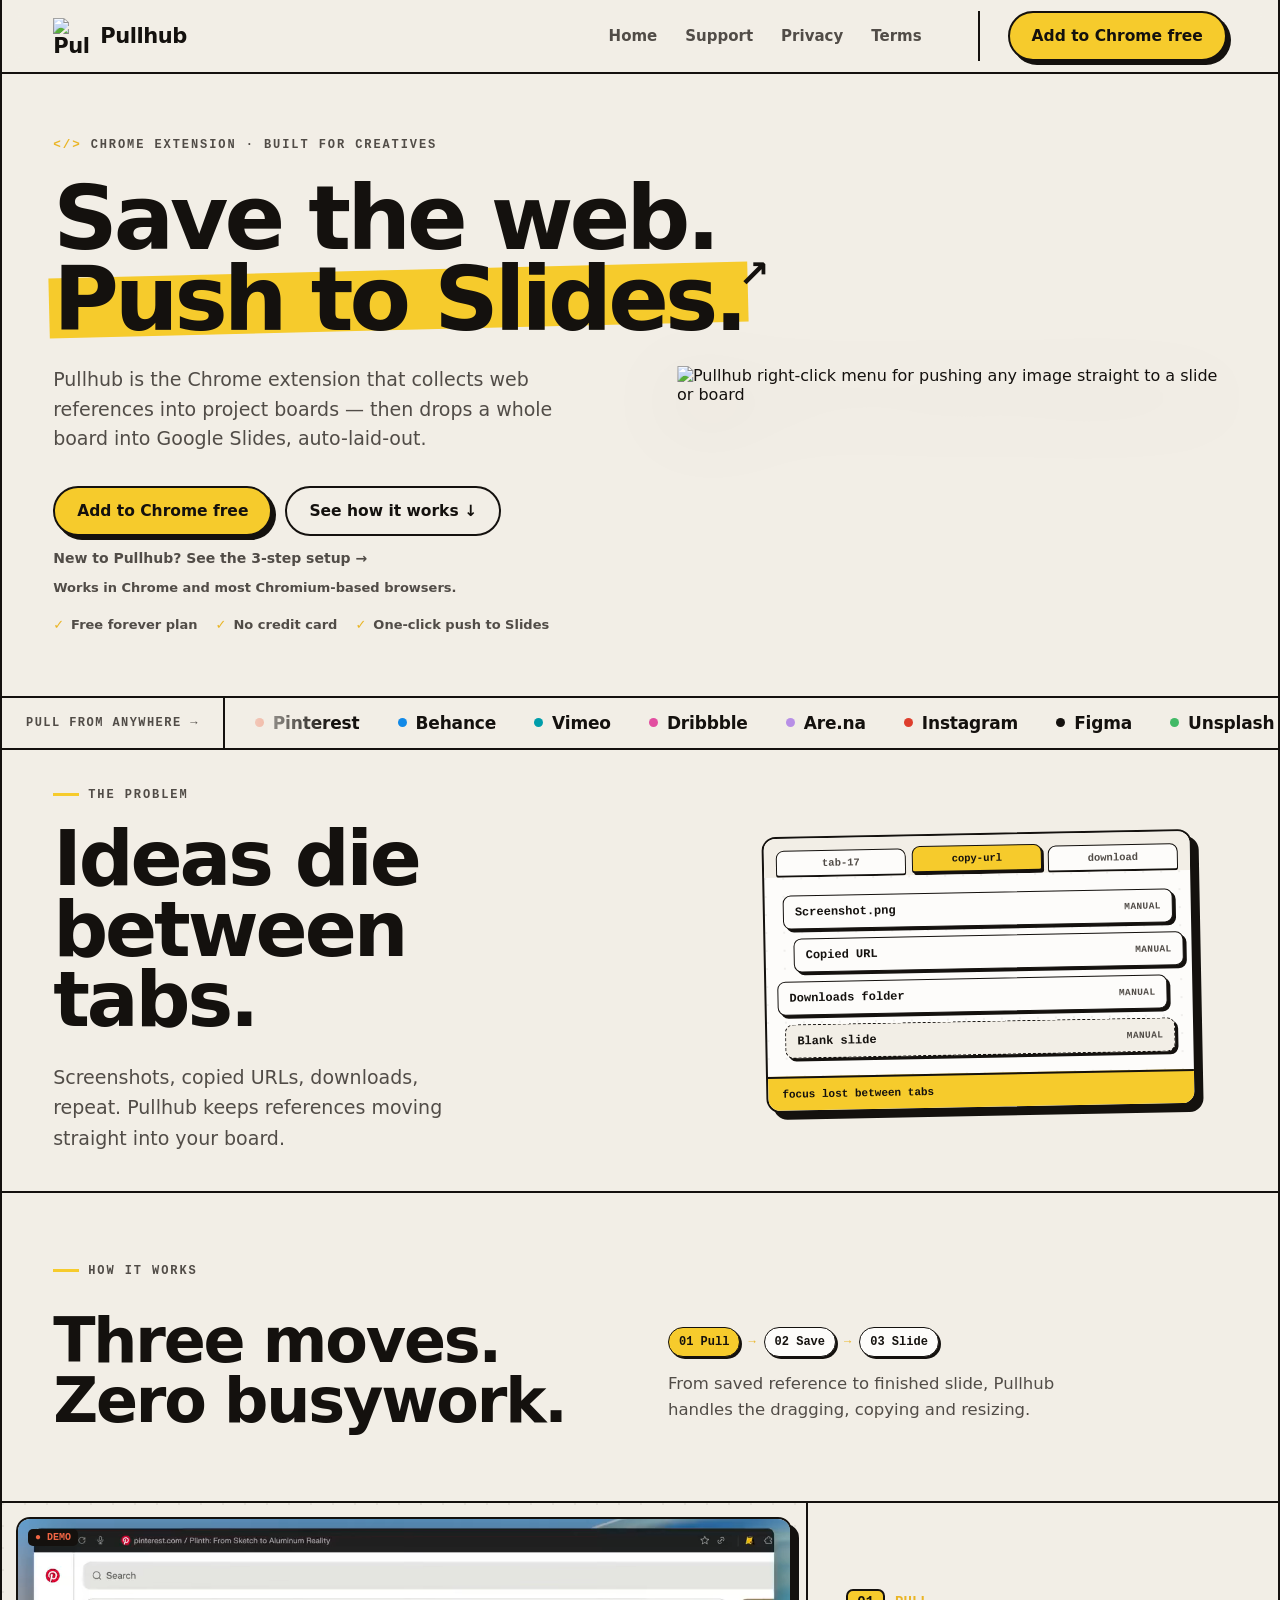
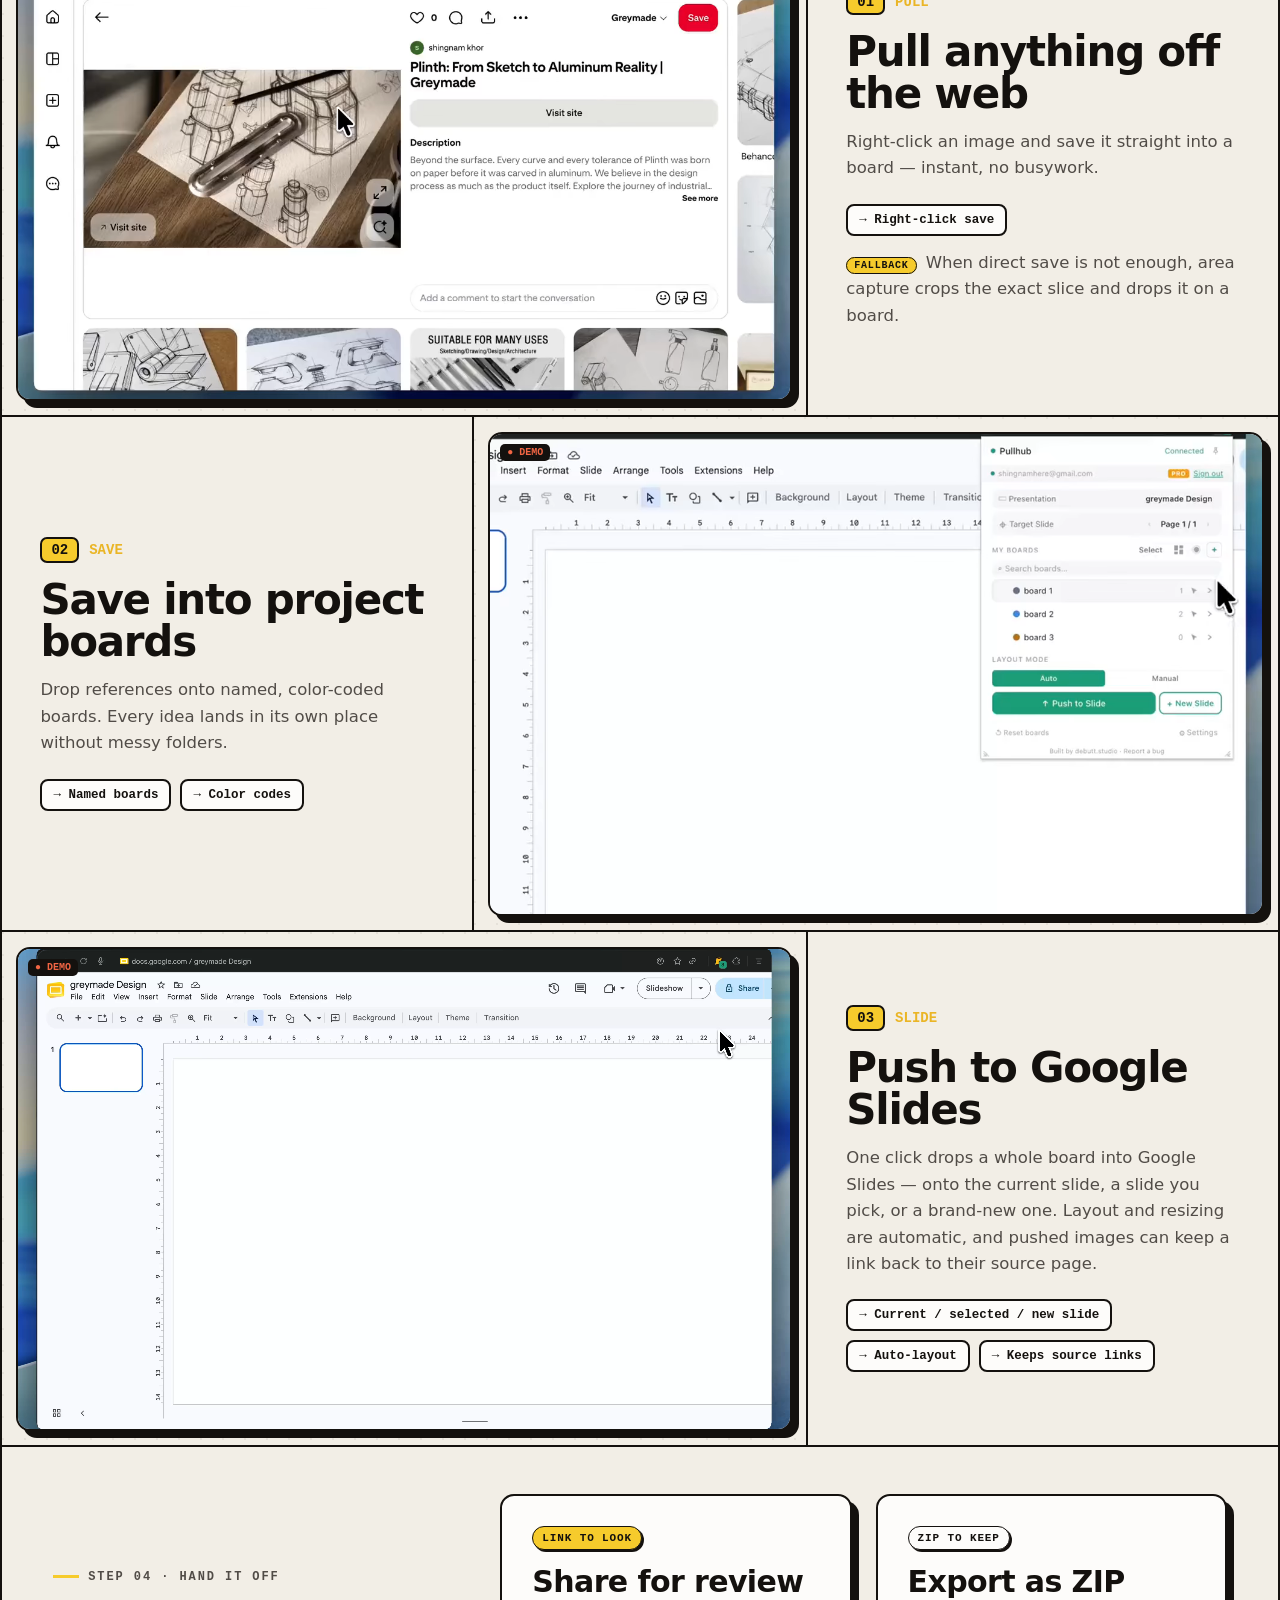
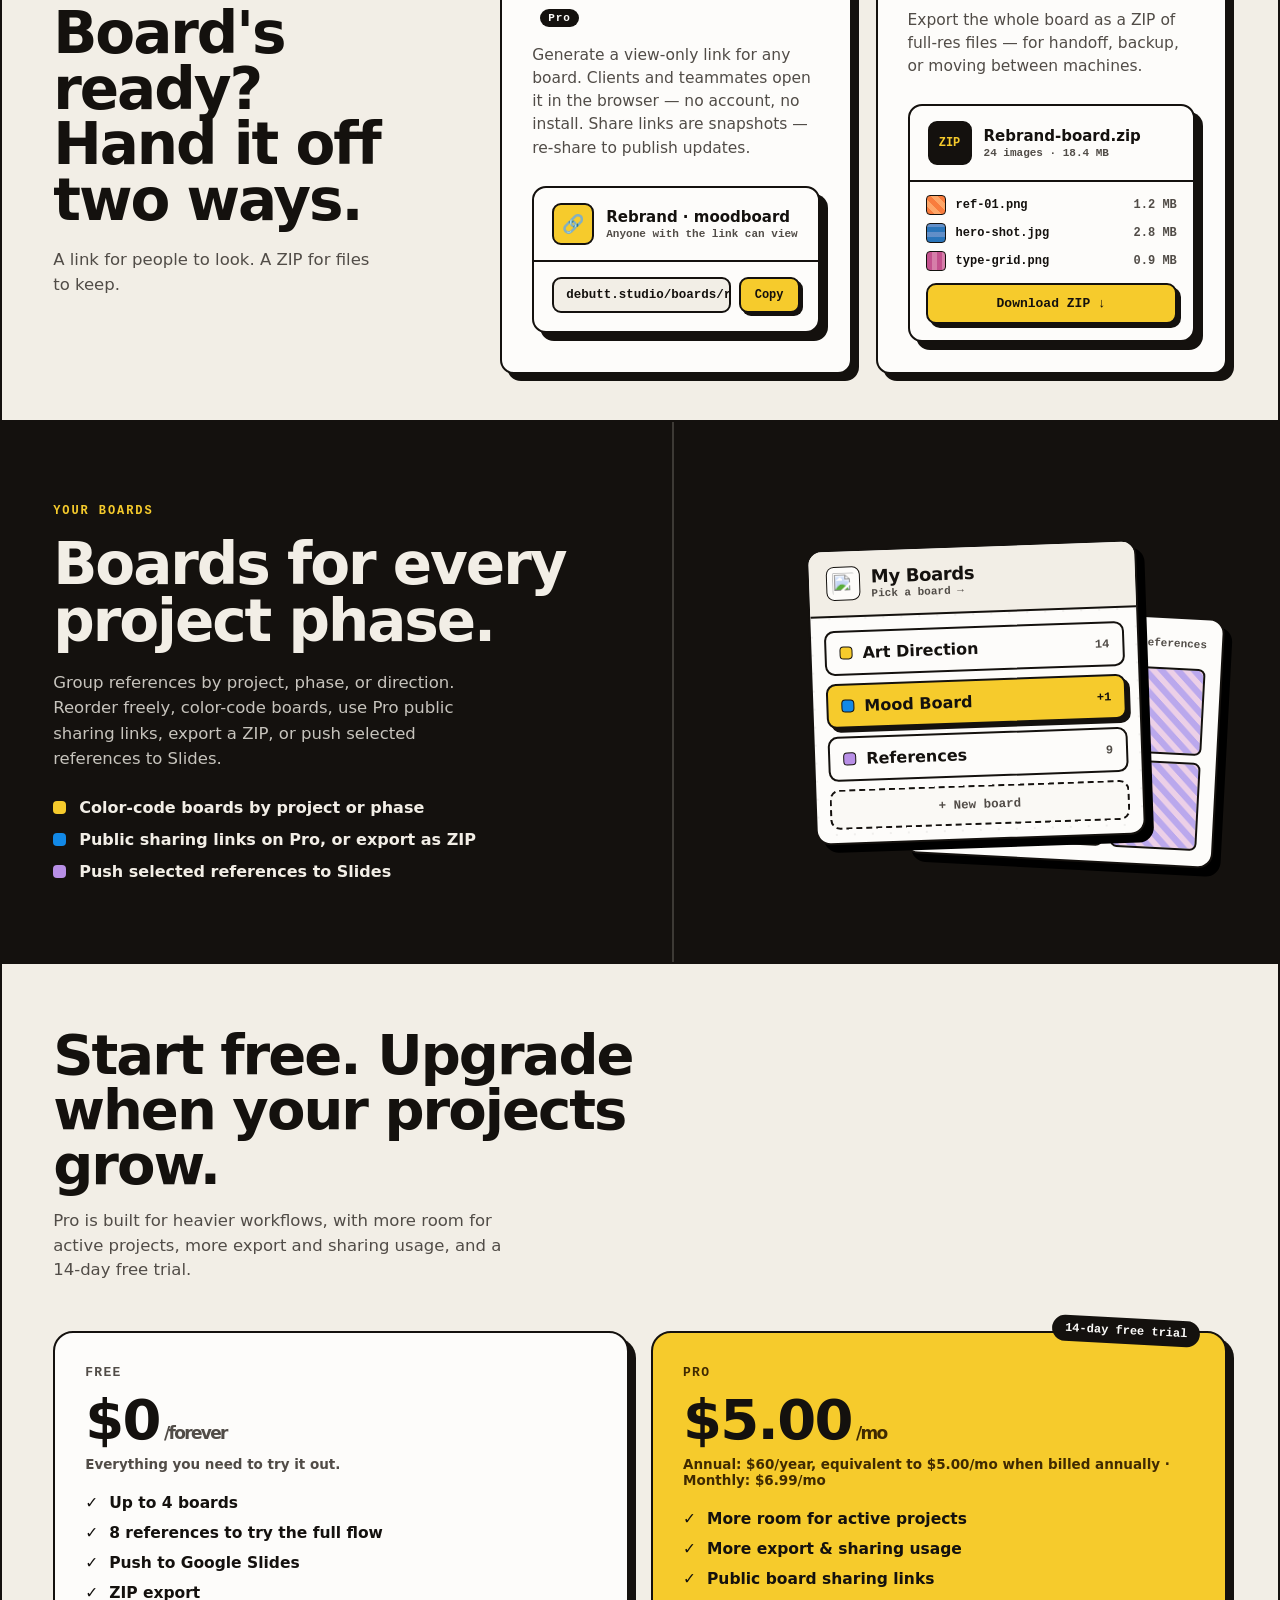
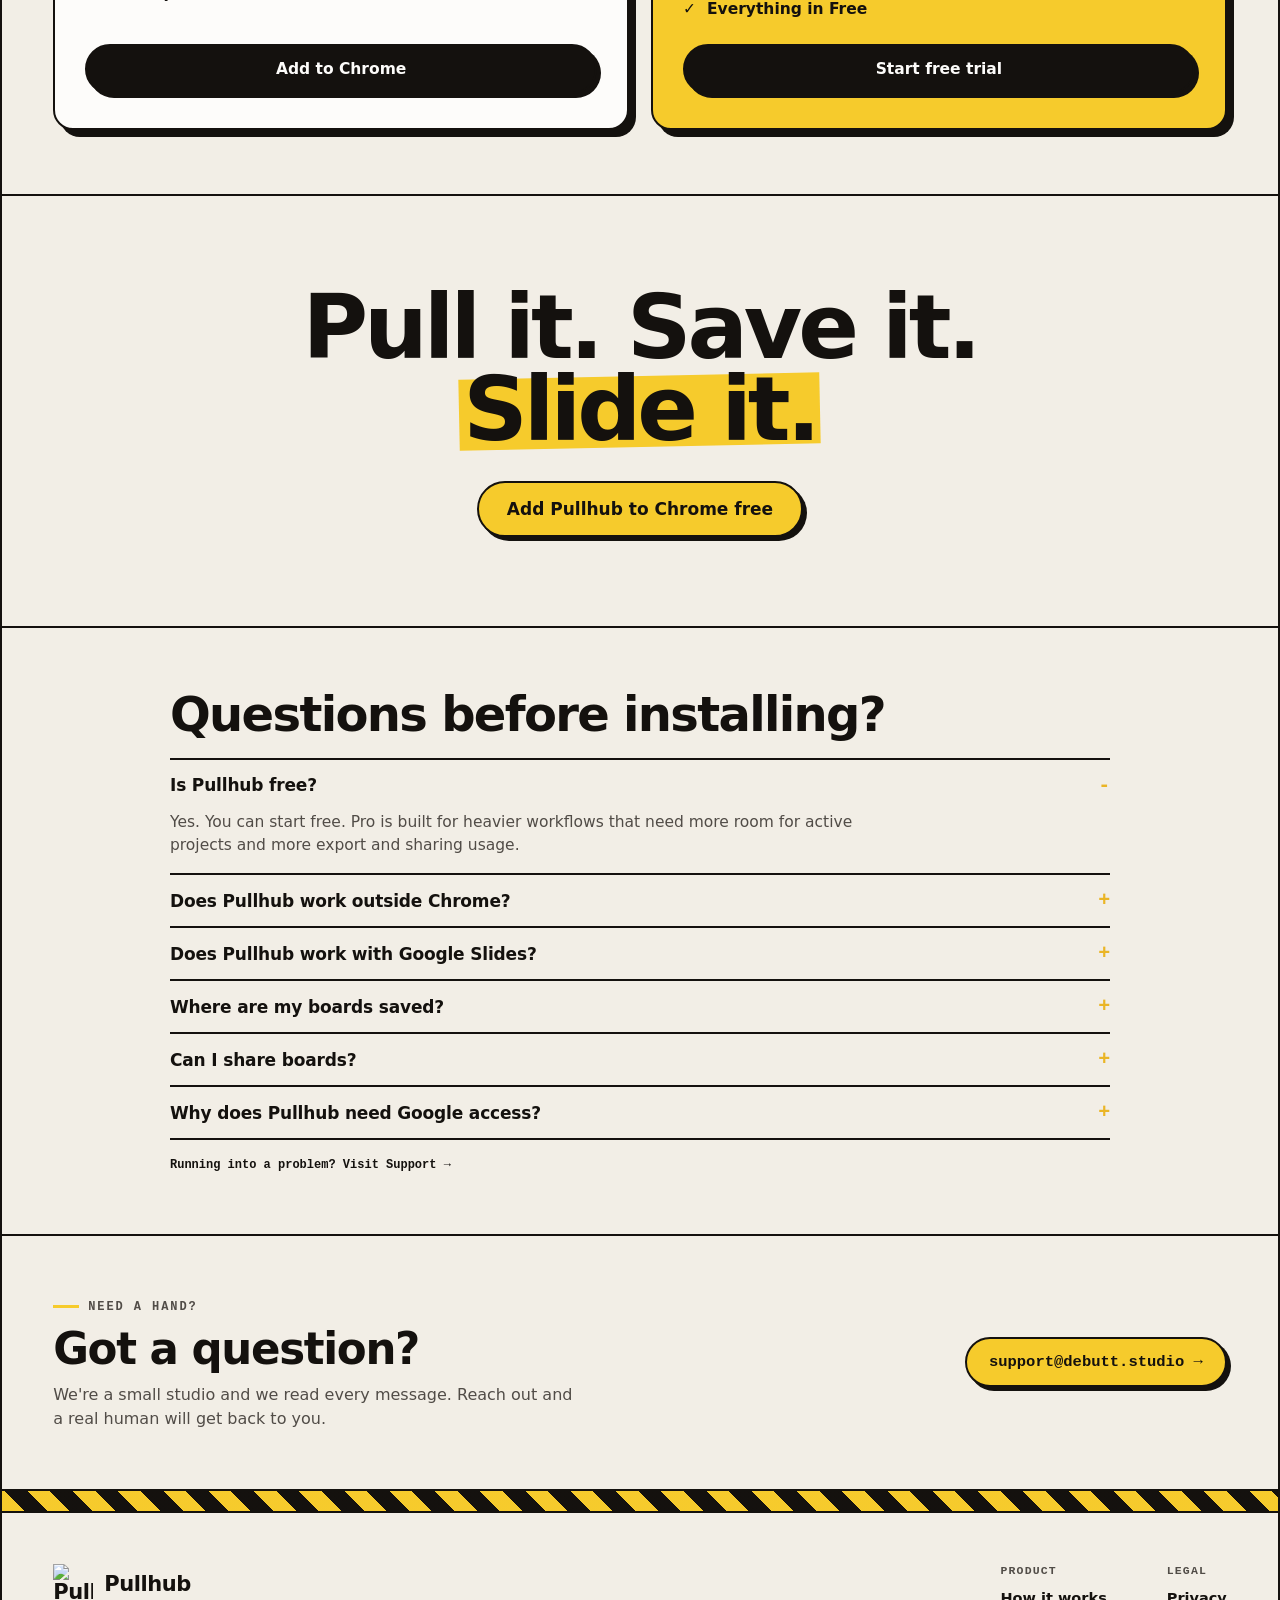
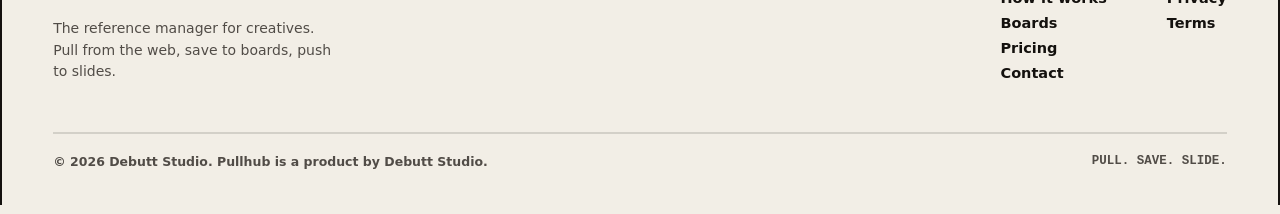
==== commit 02b7394e: "docs: improve onboarding and mobile support navigation" ====
--- a/index.html
+++ b/index.html
@@ -5,7 +5,10 @@
 <title>Pullhub | Pull. Save. Slide.</title>
 <meta name="description" content="Pullhub is a Chrome extension for collecting visual references, organizing boards, and pushing selected images into Google Slides.">
 <link rel="canonical" href="https://debutt.studio/">
-<link rel="icon" href="pullhub-icon.svg" type="image/svg+xml">
+<link rel="icon" href="favicon.ico" sizes="any">
+<link rel="icon" type="image/png" sizes="32x32" href="favicon-32x32.png">
+<link rel="icon" type="image/png" sizes="16x16" href="favicon-16x16.png">
+<link rel="apple-touch-icon" href="apple-touch-icon.png">
 <style>/* cyrillic */
 @font-face {
   font-family: 'Pixelify Sans';
@@ -377,7 +380,17 @@
 .nav-links a.l { color: var(--ink-soft); }
 .nav-links a.l:hover { color: var(--ink); }
 .nav-cta { display: flex; align-items: center; padding-left: 28px; border-left: var(--bd) solid var(--line); margin-left: 28px; }
-@media (max-width: 860px){ .nav-links .l { display: none; } .nav-cta { border-left: none; margin-left: 0; padding-left: 0; } }
+.mobile-nav { display: none; }
+@media (max-width: 860px){
+  .nav-links .l { display: none; }
+  .nav-cta { border-left: none; margin-left: 0; padding-left: 0; }
+  .mobile-nav {
+    display: flex; justify-content: center; gap: 12px;
+    padding: 0 20px 12px; color: var(--ink-soft);
+    font-size: 14px; font-weight: 700;
+  }
+  .mobile-nav a:hover { color: var(--ink); }
+}
 
 /* ============ HERO ============ */
 .hero { display: grid; grid-template-columns: 1.05fr 0.95fr; }
@@ -400,6 +413,8 @@
 .hero h1 .out .arr { position: absolute; left: calc(100% - 0.16em); top: -0.03em; }
 .hero-sub { margin-top: 26px; font-size: clamp(16px,1.6vw,19px); line-height: 1.55; max-width: 44ch; color: var(--ink-soft); font-weight: 500; }
 .hero-cta { margin-top: 32px; display: flex; gap: 13px; flex-wrap: wrap; }
+.hero-setup-link { display: inline-flex; margin-top: 14px; color: var(--ink-soft); font-size: 14px; font-weight: 700; }
+.hero-setup-link:hover { color: var(--ink); }
 .hero-browser { margin-top: 14px; color: var(--ink-soft); font-size: 13px; font-weight: 600; }
 .hero-meta { margin-top: 22px; display: flex; gap: 18px; flex-wrap: wrap; font-size: 13px; color: var(--ink-soft); font-weight: 600; }
 .hero-meta span { display: inline-flex; align-items: center; gap: 7px; }
@@ -925,12 +940,20 @@
     <div class="nav-inner pad">
       <a class="brand" href="index.html"><img class="logo-mark" src="pullhub-icon.svg" alt="Pullhub">Pullhub</a>
       <div class="nav-links">
-        <a class="l" href="#how">How it works</a>
-        <a class="l" href="#boards">Boards</a>
-        <a class="l" href="#pricing">Pricing</a>
+        <a class="l" href="index.html">Home</a>
+        <a class="l" href="support.html">Support</a>
+        <a class="l" href="privacy.html">Privacy</a>
+        <a class="l" href="terms.html">Terms</a>
         <!-- Chrome Web Store CTA. -->
         <div class="nav-cta"><a class="btn btn--yellow" href="https://chromewebstore.google.com/detail/pullhub/hgkankpnpgoikbcggnlnlgddmnkendof">Add to Chrome free</a></div>
       </div>
+    </div>
+    <div class="mobile-nav" aria-label="Mobile navigation">
+      <a href="support.html">Support</a>
+      <span aria-hidden="true">·</span>
+      <a href="privacy.html">Privacy</a>
+      <span aria-hidden="true">·</span>
+      <a href="terms.html">Terms</a>
     </div>
   </nav>
 
@@ -945,6 +968,7 @@
         <a class="btn btn--yellow" href="https://chromewebstore.google.com/detail/pullhub/hgkankpnpgoikbcggnlnlgddmnkendof">Add to Chrome free</a>
         <a class="btn btn--ghost" href="#how">See how it works ↓</a>
       </div>
+      <a class="hero-setup-link" href="support.html#first-time-setup">New to Pullhub? See the 3-step setup →</a>
       <p class="hero-browser">Works in Chrome and most Chromium-based browsers.</p>
       <div class="hero-meta">
         <span><b>✓</b> Free forever plan</span>
@@ -1243,7 +1267,7 @@
       </details>
       <details class="faq-item">
         <summary>Why does Pullhub need Google access?</summary>
-        <p>Pullhub uses Google access to put your images into Slides. Your other Google Drive files stay in your account.</p>
+        <p>Pullhub uses Google access to put your images into Slides. During Google sign-in, leave every requested Pullhub permission checked so Slides detection, image push, and Drive fallback uploads work correctly. Your other Google Drive files stay in your account.</p>
       </details>
     </div>
     <a class="faq-link" href="support.html">Running into a problem? Visit Support →</a>
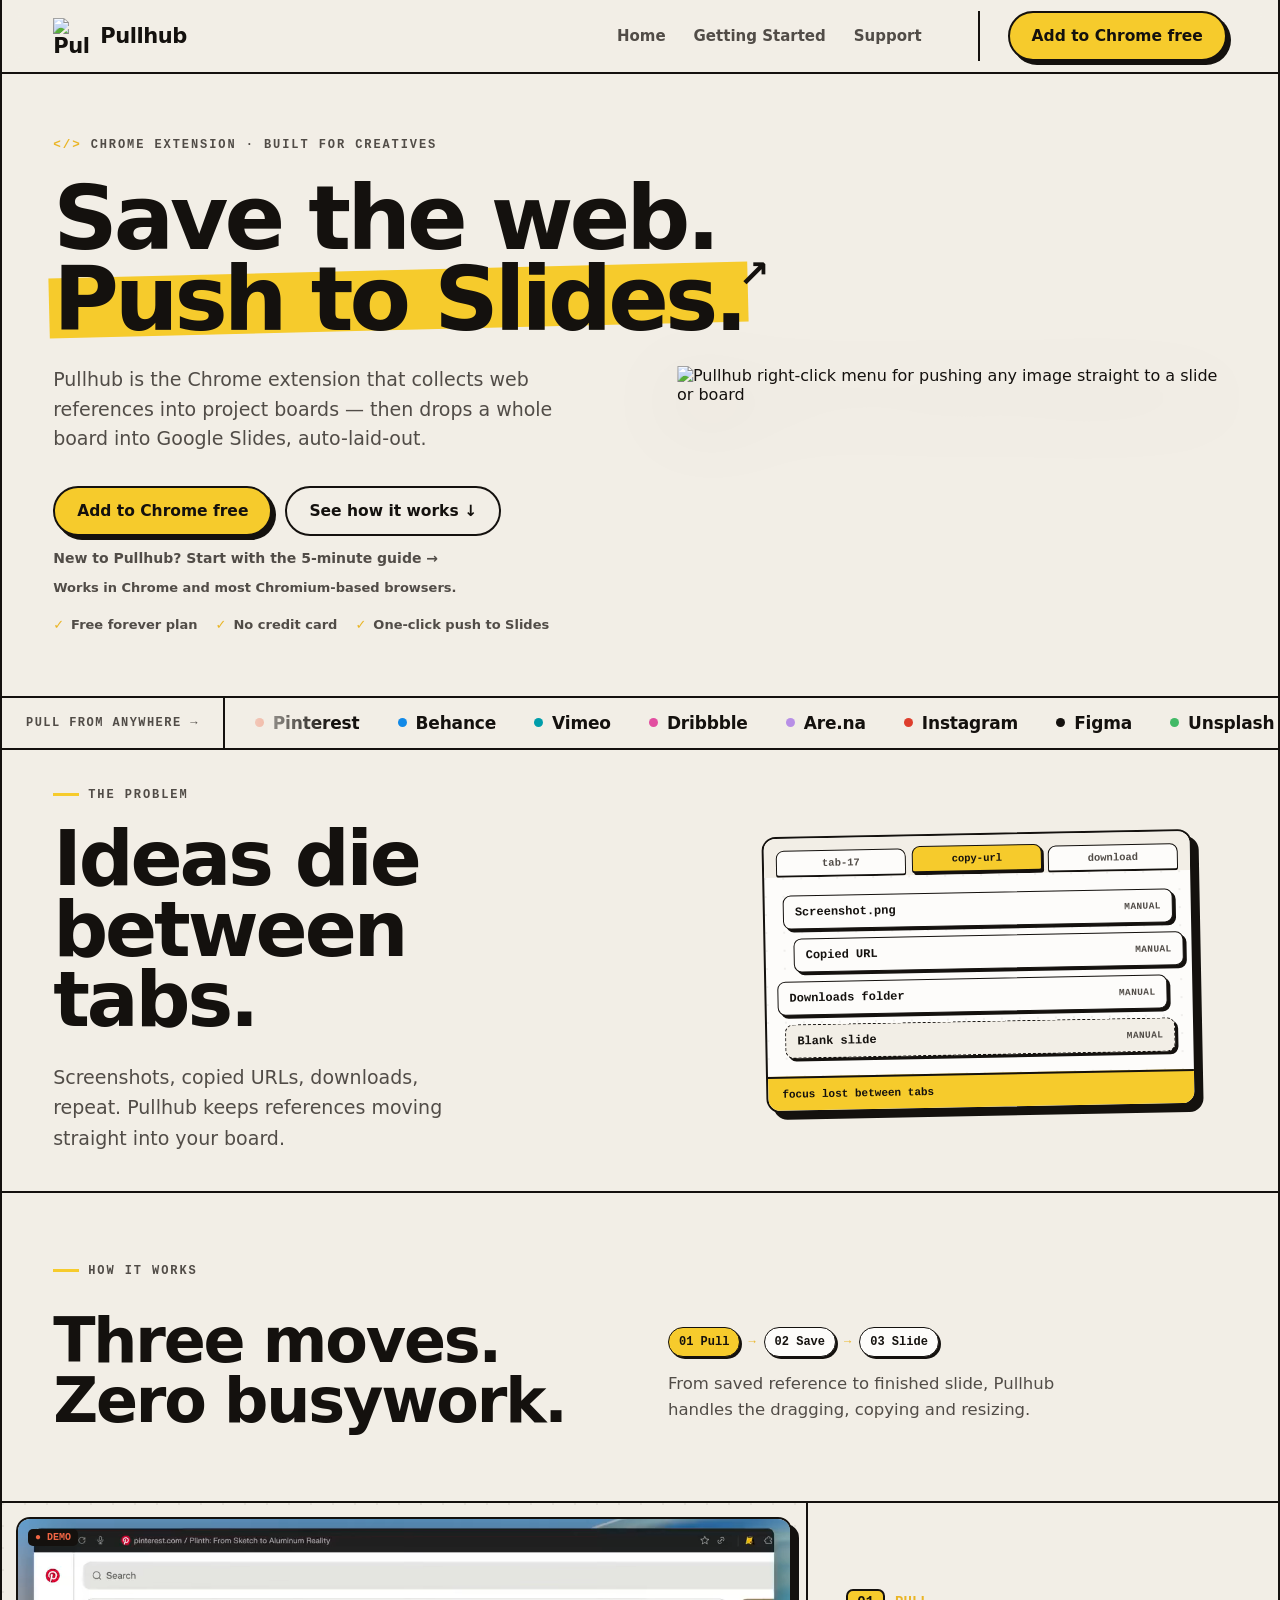
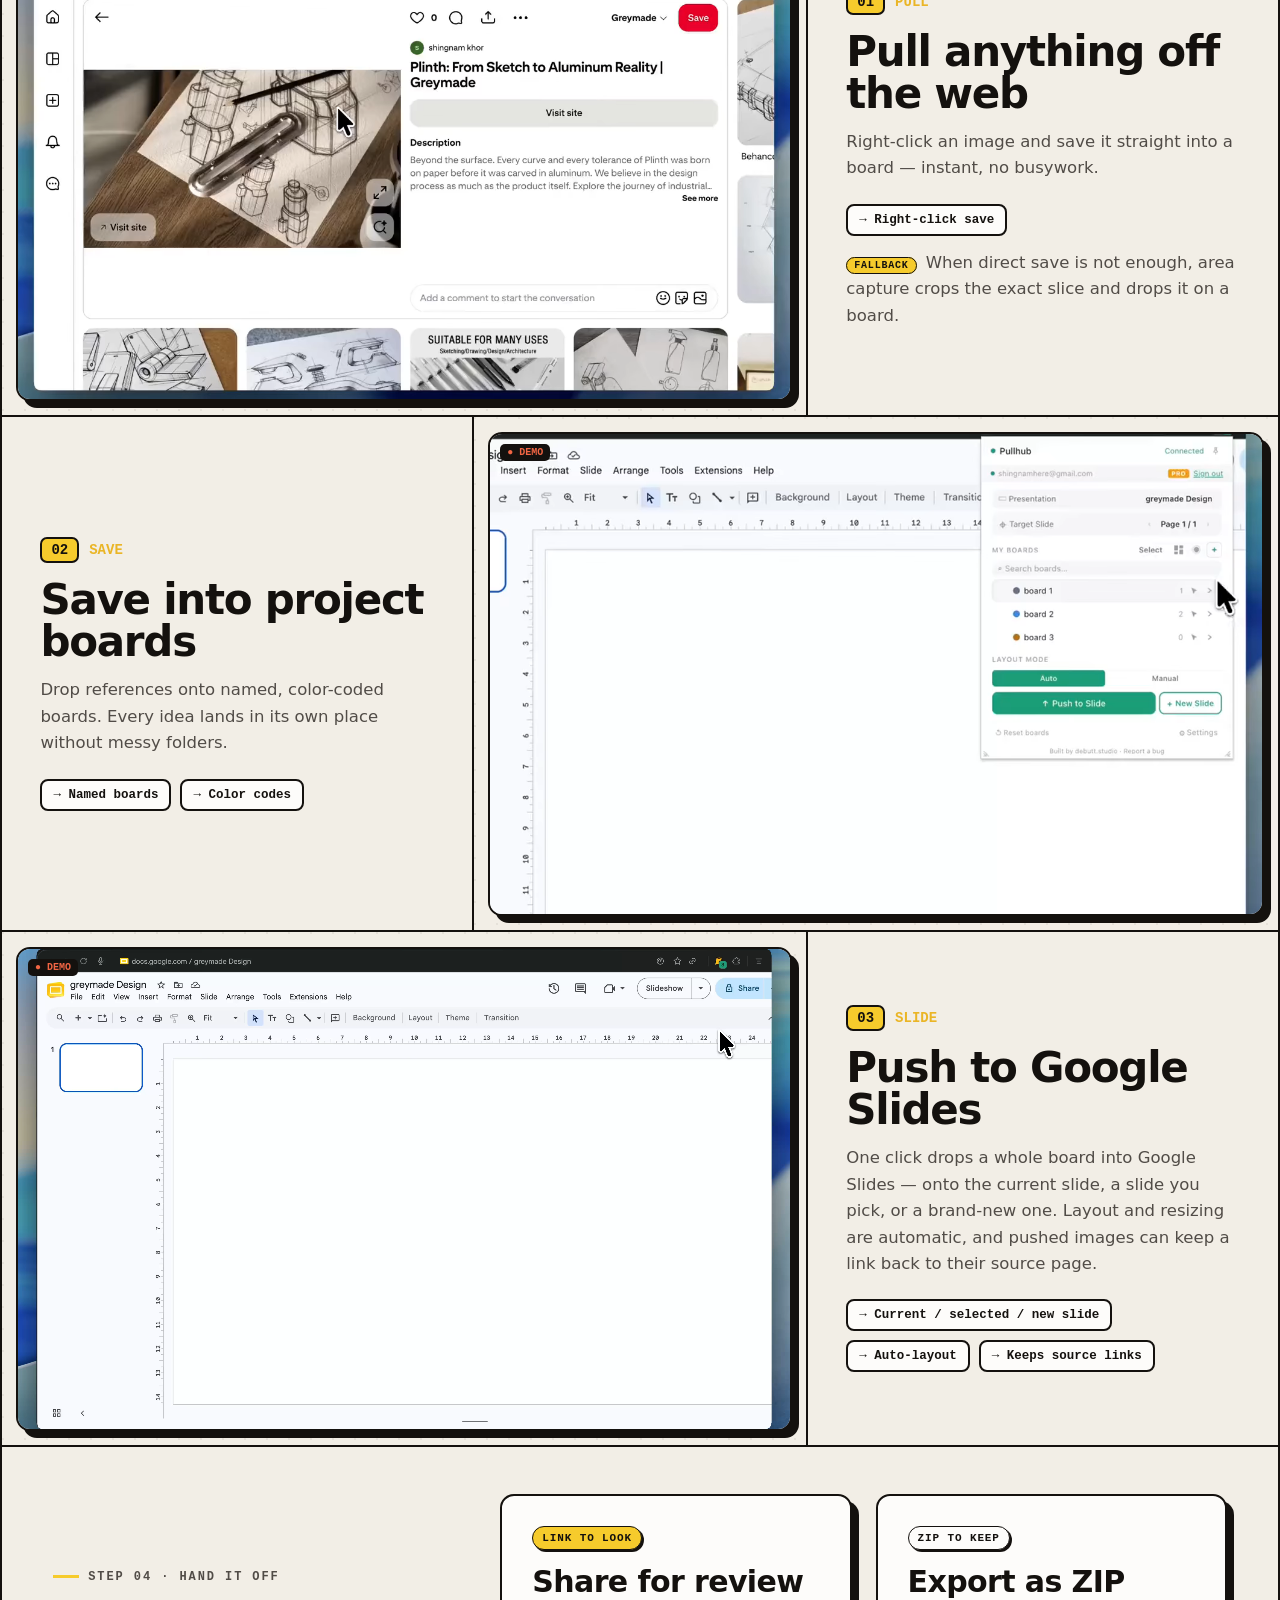
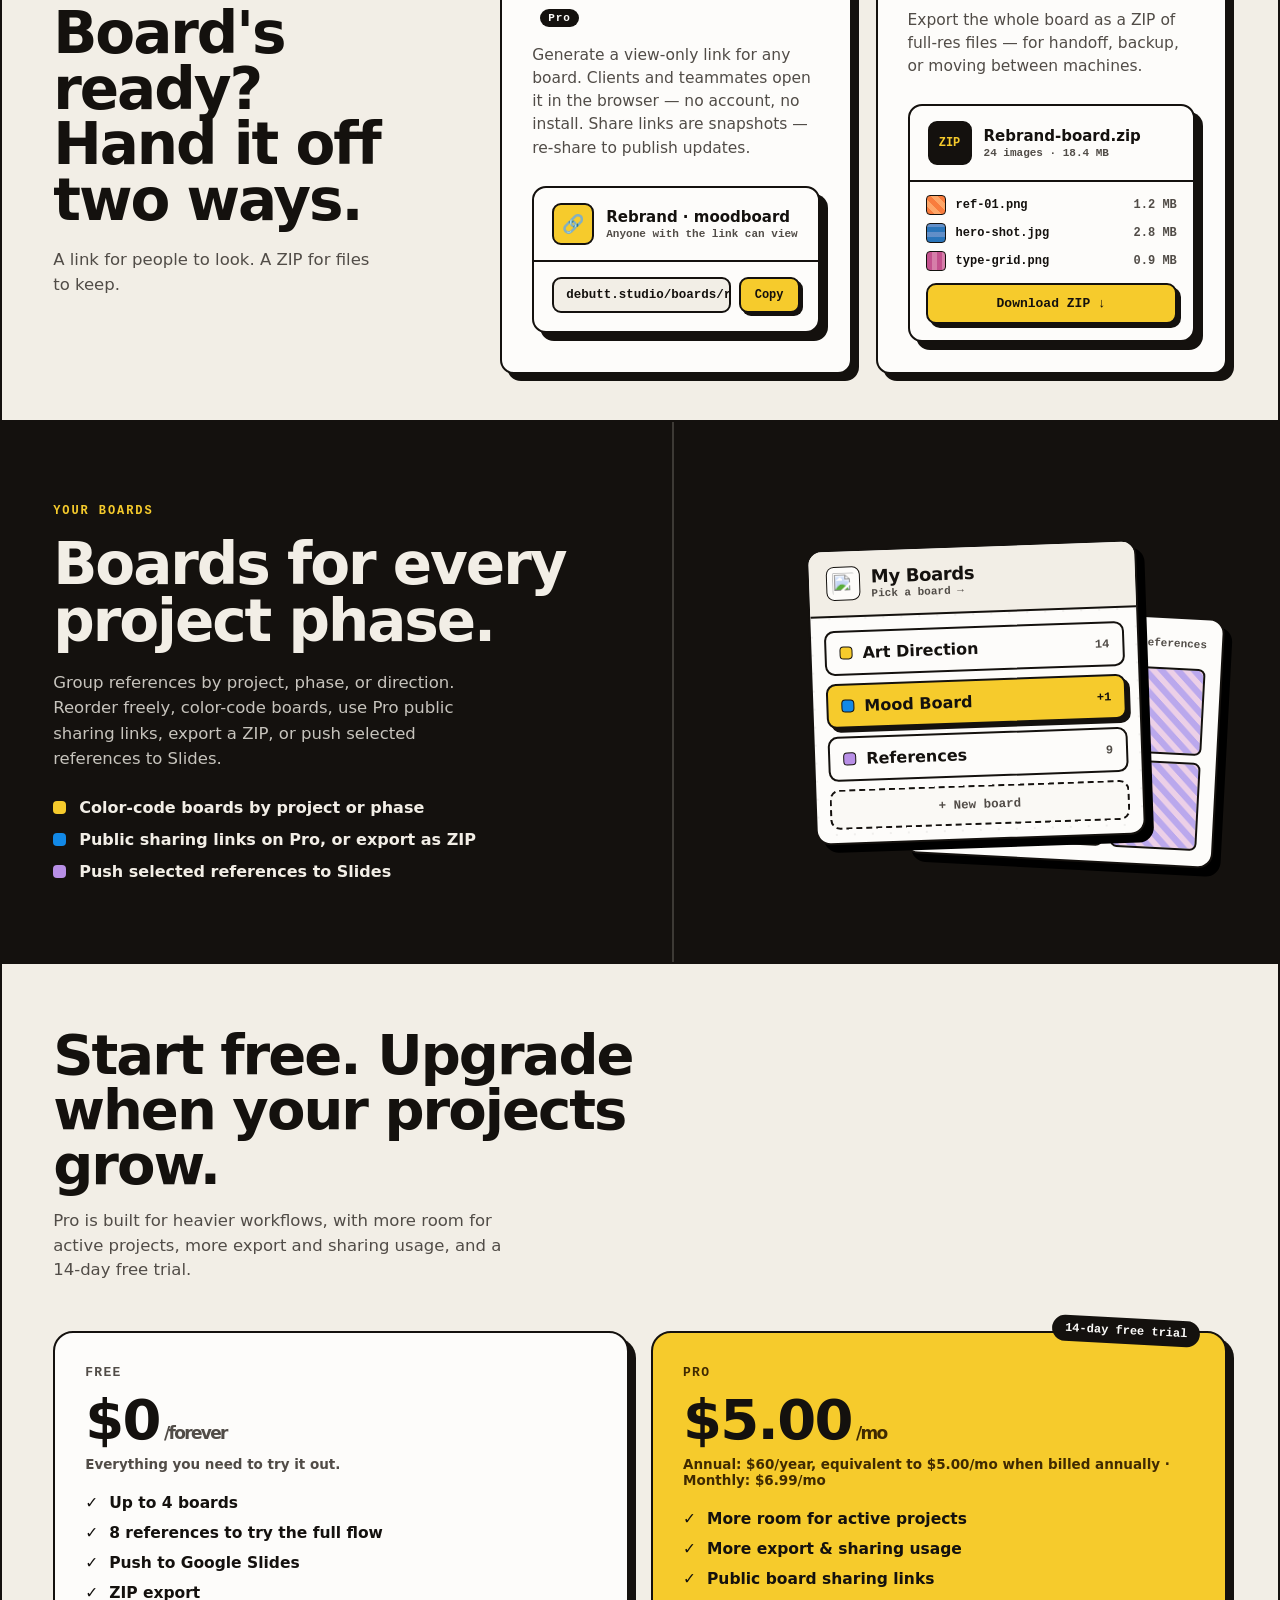
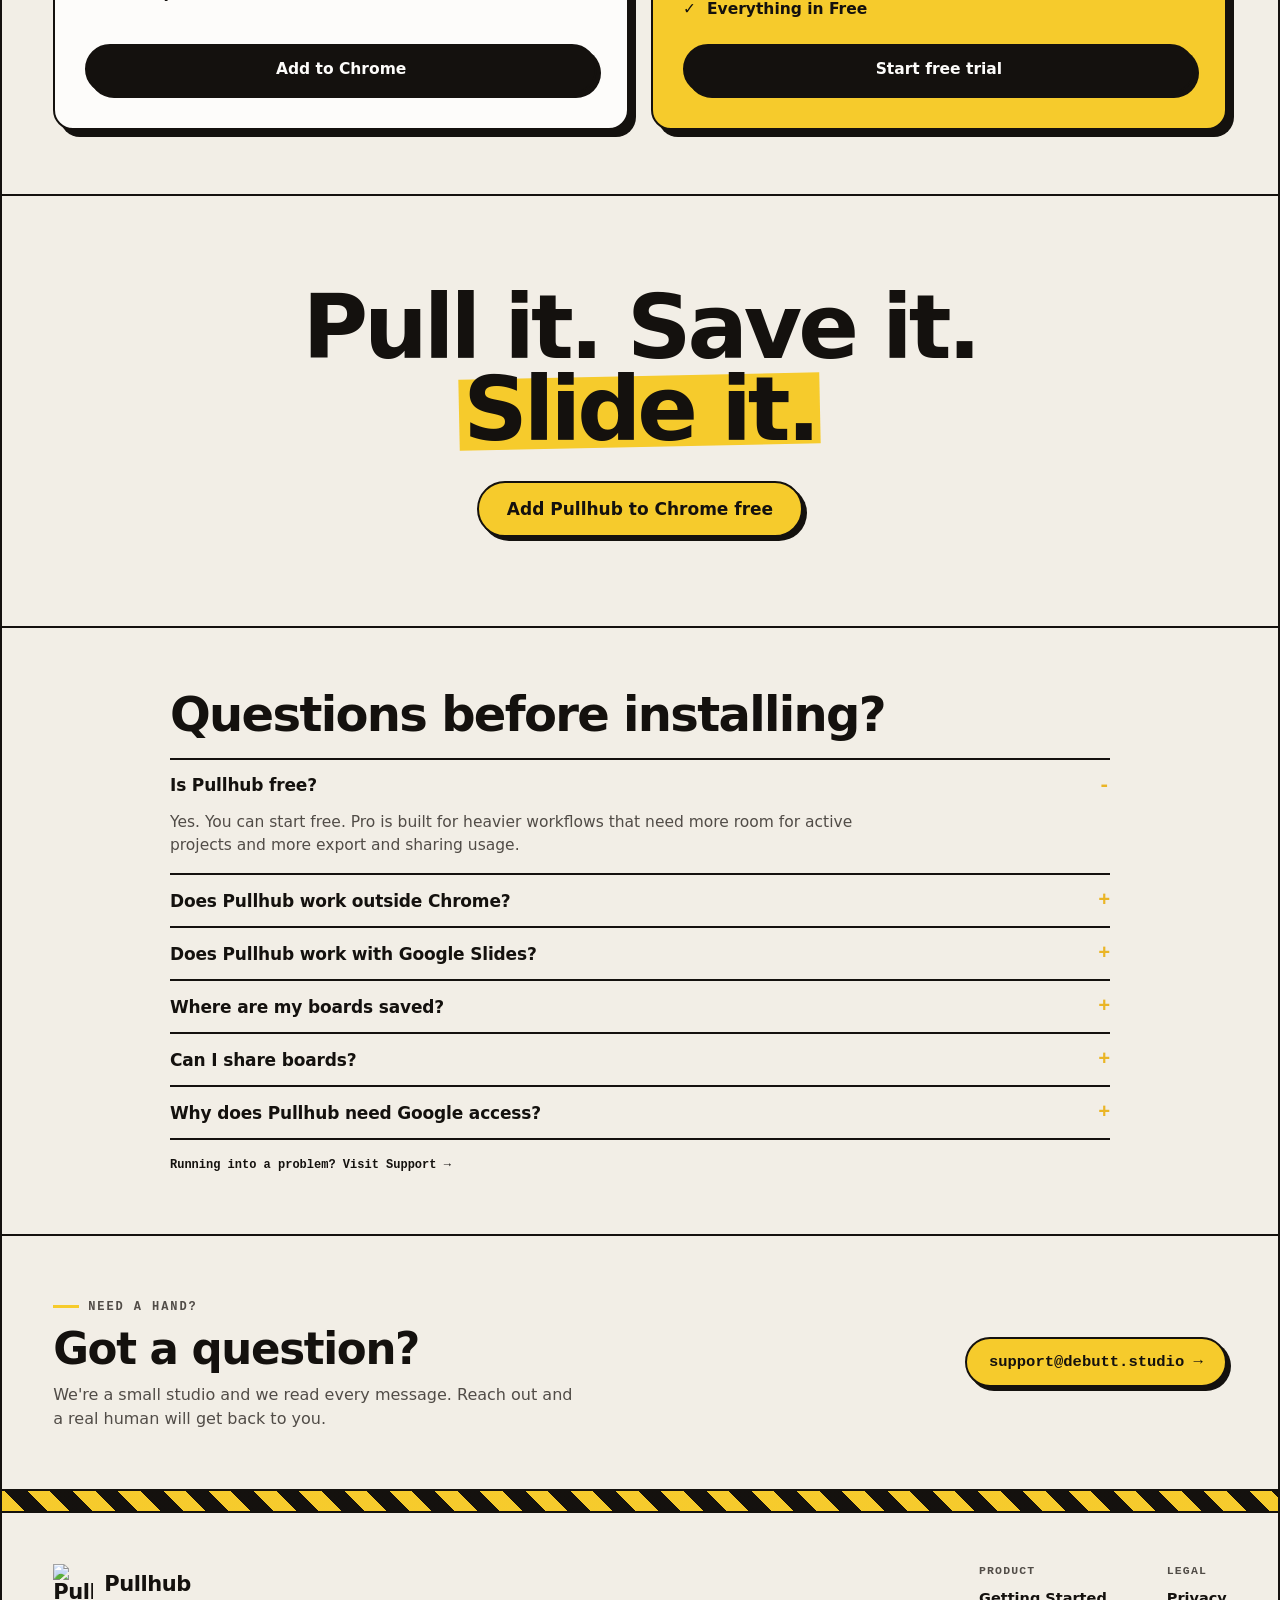
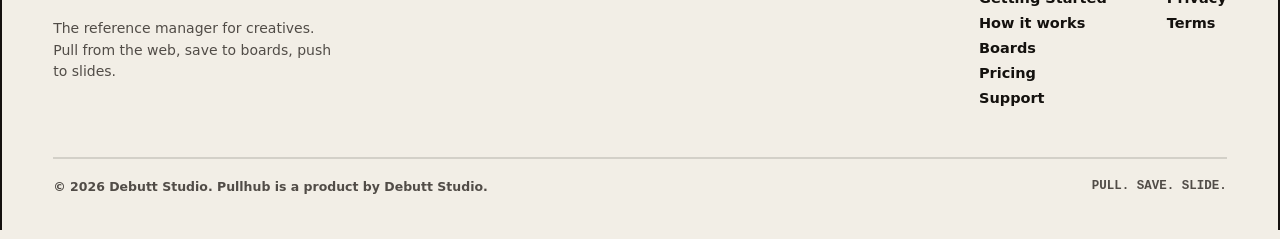
==== commit 01b04c6b: "Add Pullhub getting started and support pages" ====
--- a/index.html
+++ b/index.html
@@ -385,7 +385,7 @@
   .nav-links .l { display: none; }
   .nav-cta { border-left: none; margin-left: 0; padding-left: 0; }
   .mobile-nav {
-    display: flex; justify-content: center; gap: 12px;
+    display: flex; justify-content: center; flex-wrap: wrap; line-height: 1.4; gap: 12px;
     padding: 0 20px 12px; color: var(--ink-soft);
     font-size: 14px; font-weight: 700;
   }
@@ -941,14 +941,15 @@
       <a class="brand" href="index.html"><img class="logo-mark" src="pullhub-icon.svg" alt="Pullhub">Pullhub</a>
       <div class="nav-links">
         <a class="l" href="index.html">Home</a>
+        <a class="l" href="getting-started.html">Getting Started</a>
         <a class="l" href="support.html">Support</a>
-        <a class="l" href="privacy.html">Privacy</a>
-        <a class="l" href="terms.html">Terms</a>
         <!-- Chrome Web Store CTA. -->
         <div class="nav-cta"><a class="btn btn--yellow" href="https://chromewebstore.google.com/detail/pullhub/hgkankpnpgoikbcggnlnlgddmnkendof">Add to Chrome free</a></div>
       </div>
     </div>
     <div class="mobile-nav" aria-label="Mobile navigation">
+      <a href="getting-started.html">Getting Started</a>
+      <span aria-hidden="true">·</span>
       <a href="support.html">Support</a>
       <span aria-hidden="true">·</span>
       <a href="privacy.html">Privacy</a>
@@ -968,7 +969,7 @@
         <a class="btn btn--yellow" href="https://chromewebstore.google.com/detail/pullhub/hgkankpnpgoikbcggnlnlgddmnkendof">Add to Chrome free</a>
         <a class="btn btn--ghost" href="#how">See how it works ↓</a>
       </div>
-      <a class="hero-setup-link" href="support.html#first-time-setup">New to Pullhub? See the 3-step setup →</a>
+      <a class="hero-setup-link" href="getting-started.html">New to Pullhub? Start with the 5-minute guide →</a>
       <p class="hero-browser">Works in Chrome and most Chromium-based browsers.</p>
       <div class="hero-meta">
         <span><b>✓</b> Free forever plan</span>
@@ -1294,10 +1295,11 @@
       <div class="foot-cols">
         <div class="foot-col">
           <h5>Product</h5>
+          <a href="getting-started.html">Getting Started</a>
           <a href="#how">How it works</a>
           <a href="#boards">Boards</a>
           <a href="#pricing">Pricing</a>
-          <a href="support.html">Contact</a>
+          <a href="support.html">Support</a>
         </div>
         <div class="foot-col">
           <h5>Legal</h5>
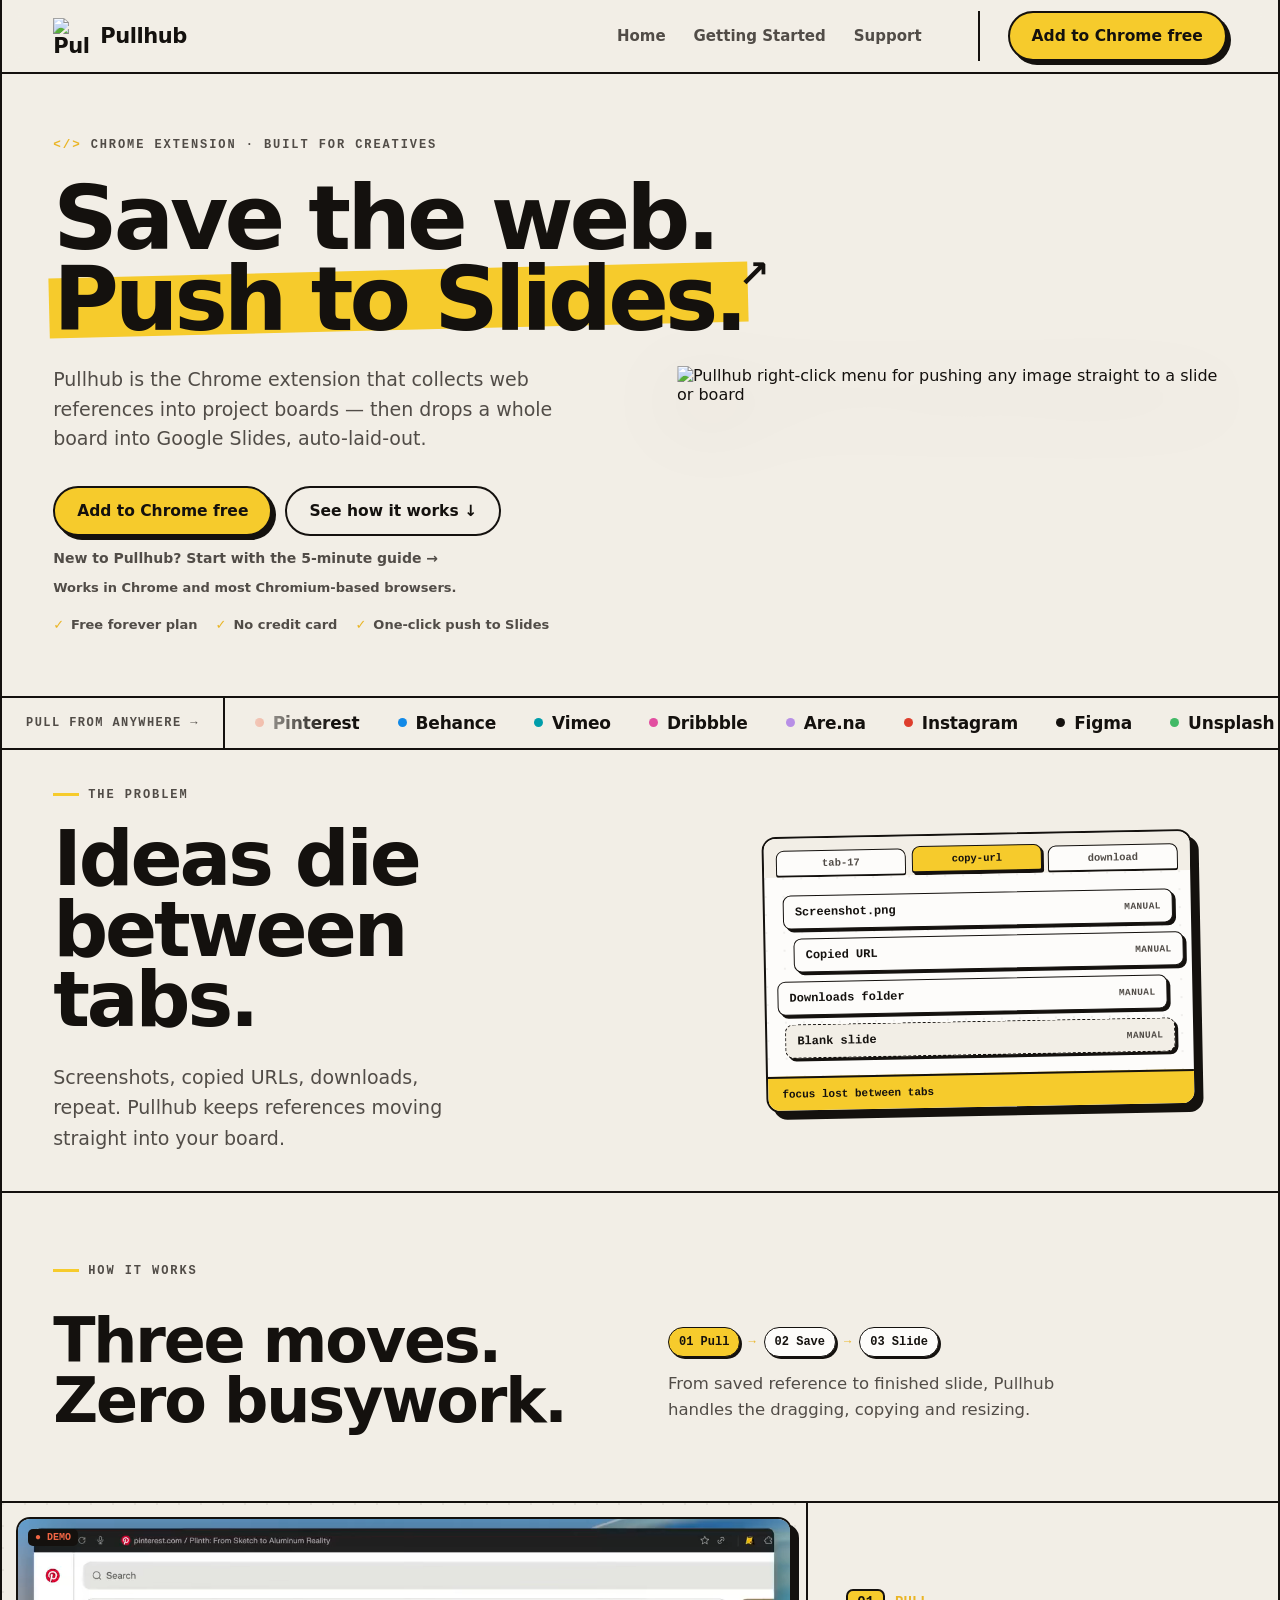
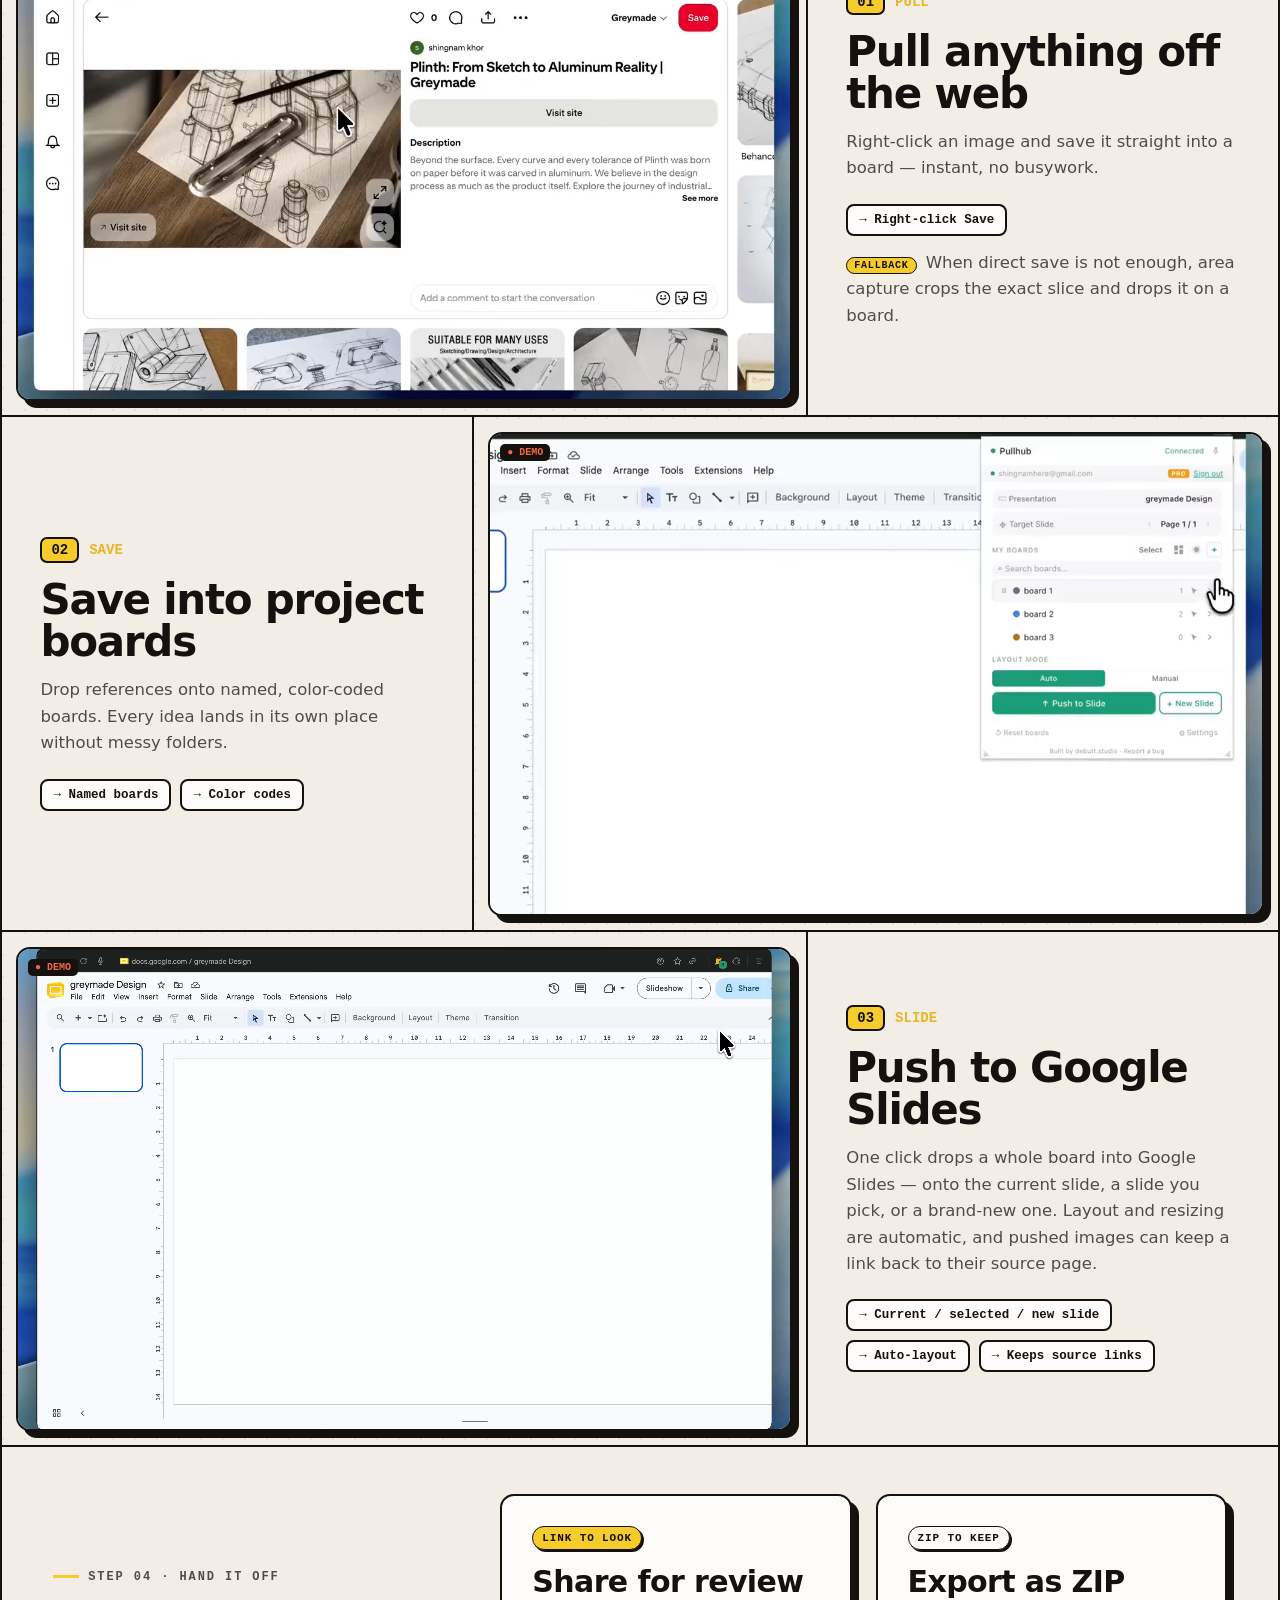
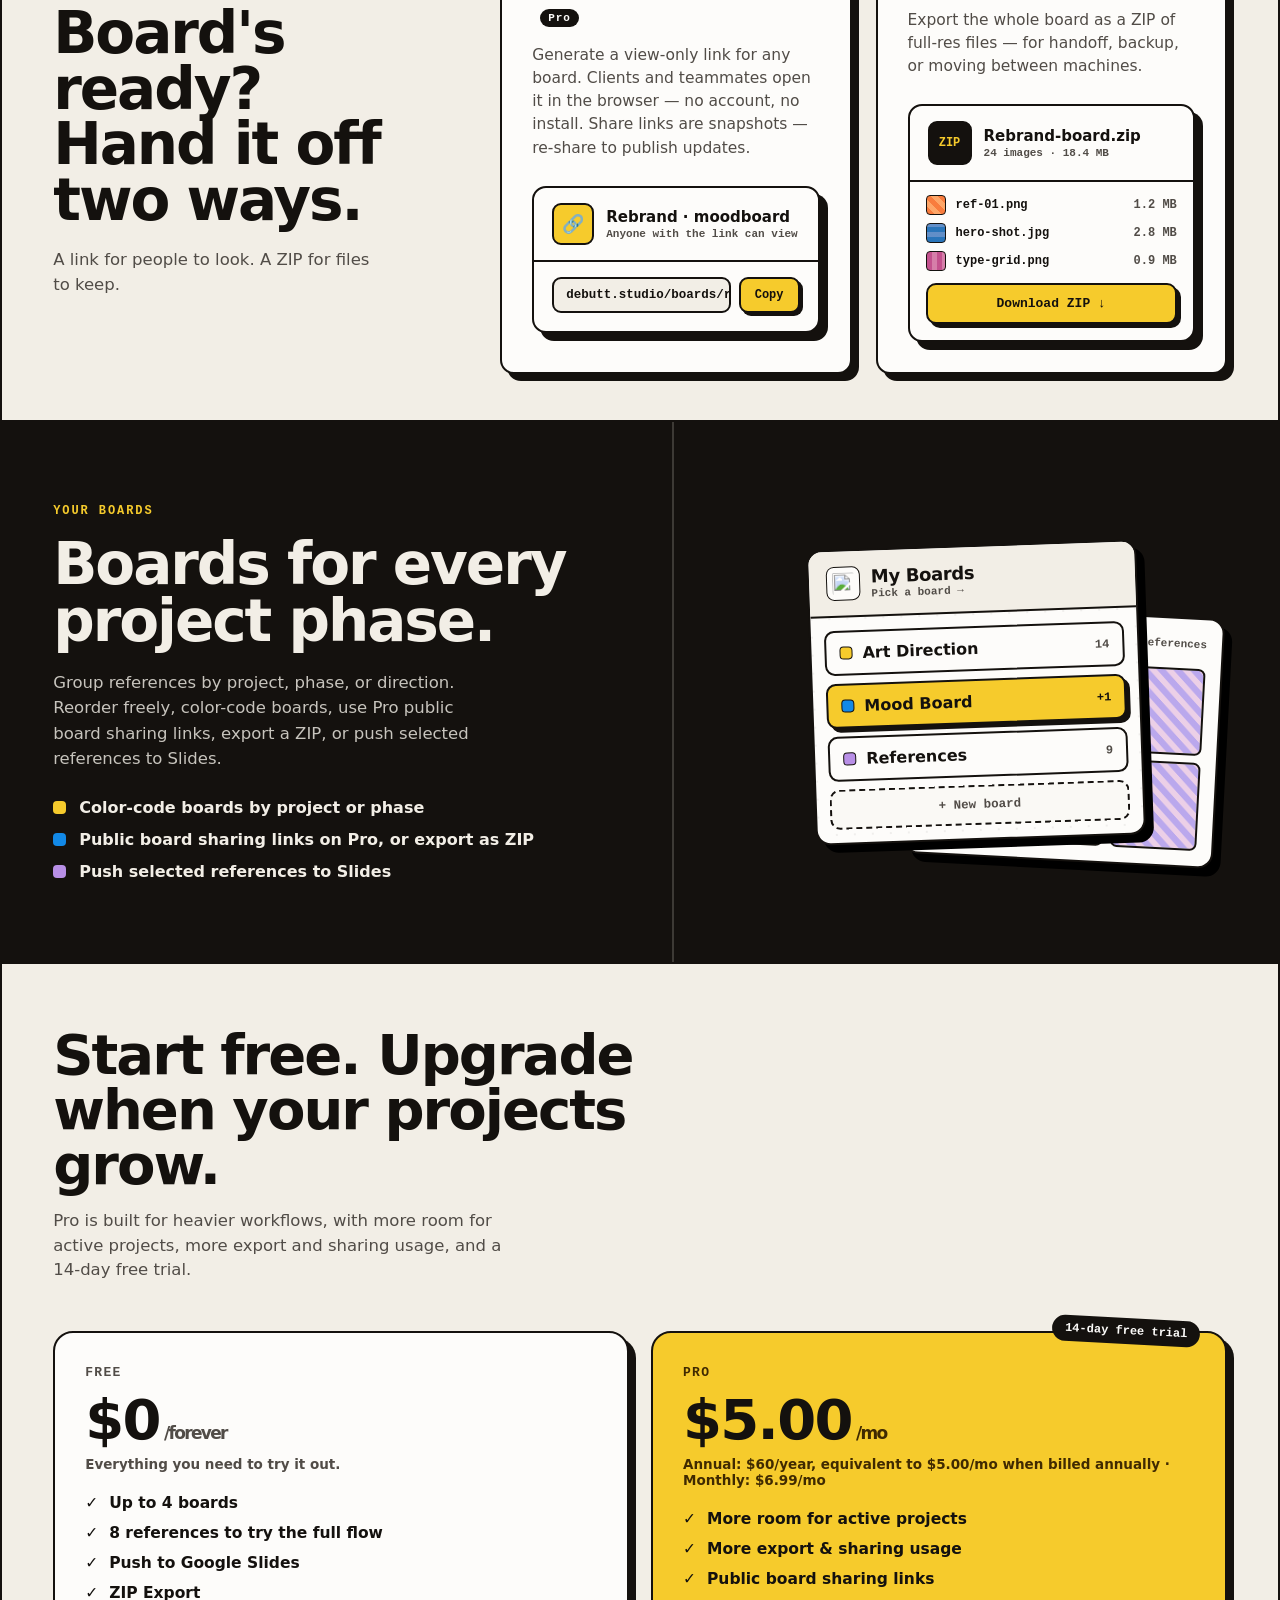
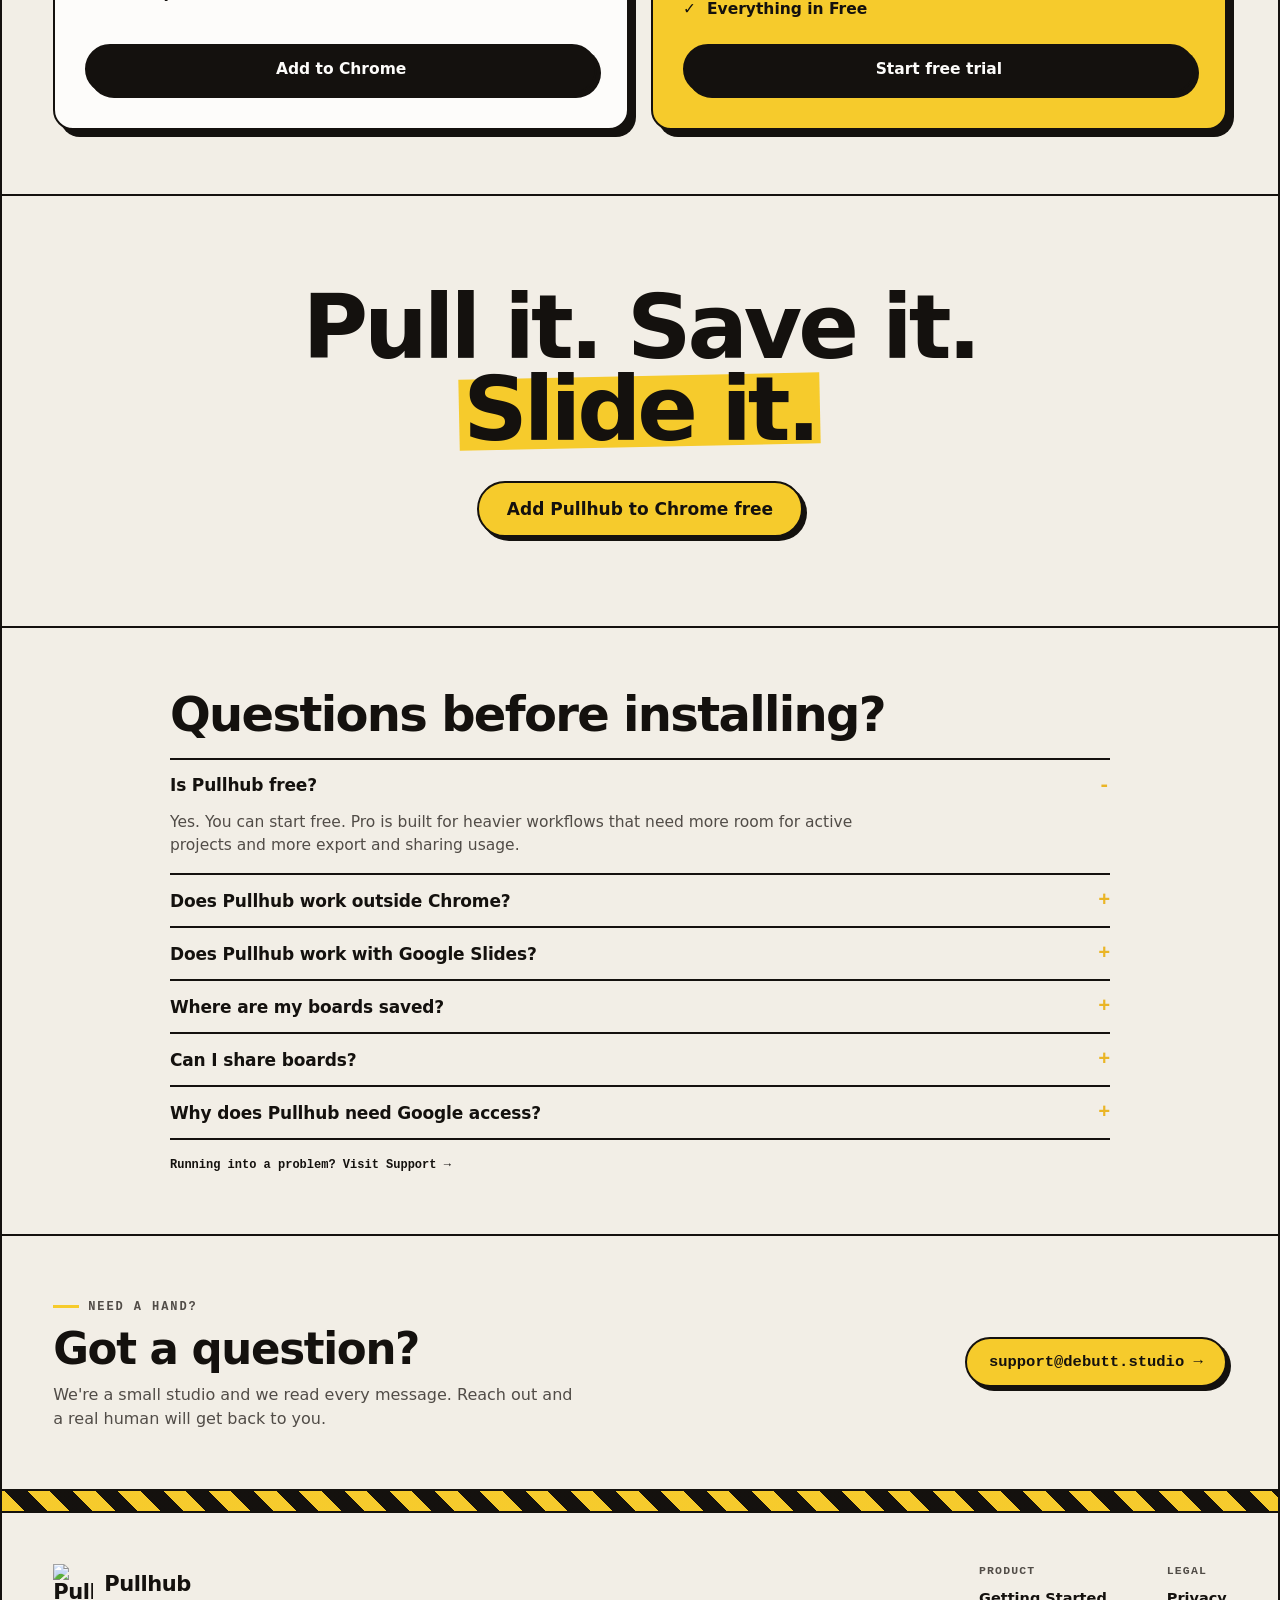
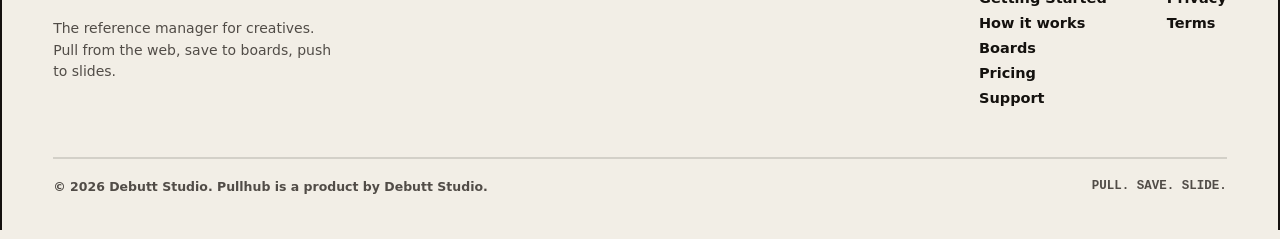
==== commit 46308304: "AugustVC_commit" ====
--- a/index.html
+++ b/index.html
@@ -1053,7 +1053,7 @@
         <span class="step-num"><span class="n">01</span> PULL</span>
         <h3>Pull anything off the web</h3>
         <p>Right-click an image and save it straight into a board — instant, no busywork.</p>
-        <div class="step-chips"><span class="c">→ Right-click save</span></div>
+        <div class="step-chips"><span class="c">→ Right-click Save</span></div>
         <p class="step-fallback"><span class="fb-tag">Fallback</span>When direct save is not enough, area capture crops the exact slice and drops it on a board.</p>
       </div>
       <div class="step-media" data-comment-anchor="a38b1aa518-div">
@@ -1149,10 +1149,10 @@
     <div class="boards-copy">
       <span class="kicker">Your boards</span>
       <h2>Boards for every project phase.</h2>
-      <p>Group references by project, phase, or direction. Reorder freely, color-code boards, use Pro public sharing links, export a ZIP, or push selected references to Slides.</p>
+      <p>Group references by project, phase, or direction. Reorder freely, color-code boards, use Pro public board sharing links, export a ZIP, or push selected references to Slides.</p>
       <div class="boards-list">
         <div class="li"><b style="background:var(--accent)"></b> Color-code boards by project or phase</div>
-        <div class="li"><b style="background:var(--pop-2)"></b> Public sharing links on Pro, or export as ZIP</div>
+        <div class="li"><b style="background:var(--pop-2)"></b> Public board sharing links on Pro, or export as ZIP</div>
         <div class="li"><b style="background:var(--pop-1)"></b> Push selected references to Slides</div>
       </div>
     </div>
@@ -1213,7 +1213,7 @@
           <li><span class="tick">✓</span> Up to 4 boards</li>
           <li><span class="tick">✓</span> 8 references to try the full flow</li>
           <li><span class="tick">✓</span> Push to Google Slides</li>
-          <li><span class="tick">✓</span> ZIP export</li>
+          <li><span class="tick">✓</span> ZIP Export</li>
         </ul>
         <!-- Chrome Web Store CTA. -->
         <a class="btn" href="https://chromewebstore.google.com/detail/pullhub/hgkankpnpgoikbcggnlnlgddmnkendof">Add to Chrome</a>
